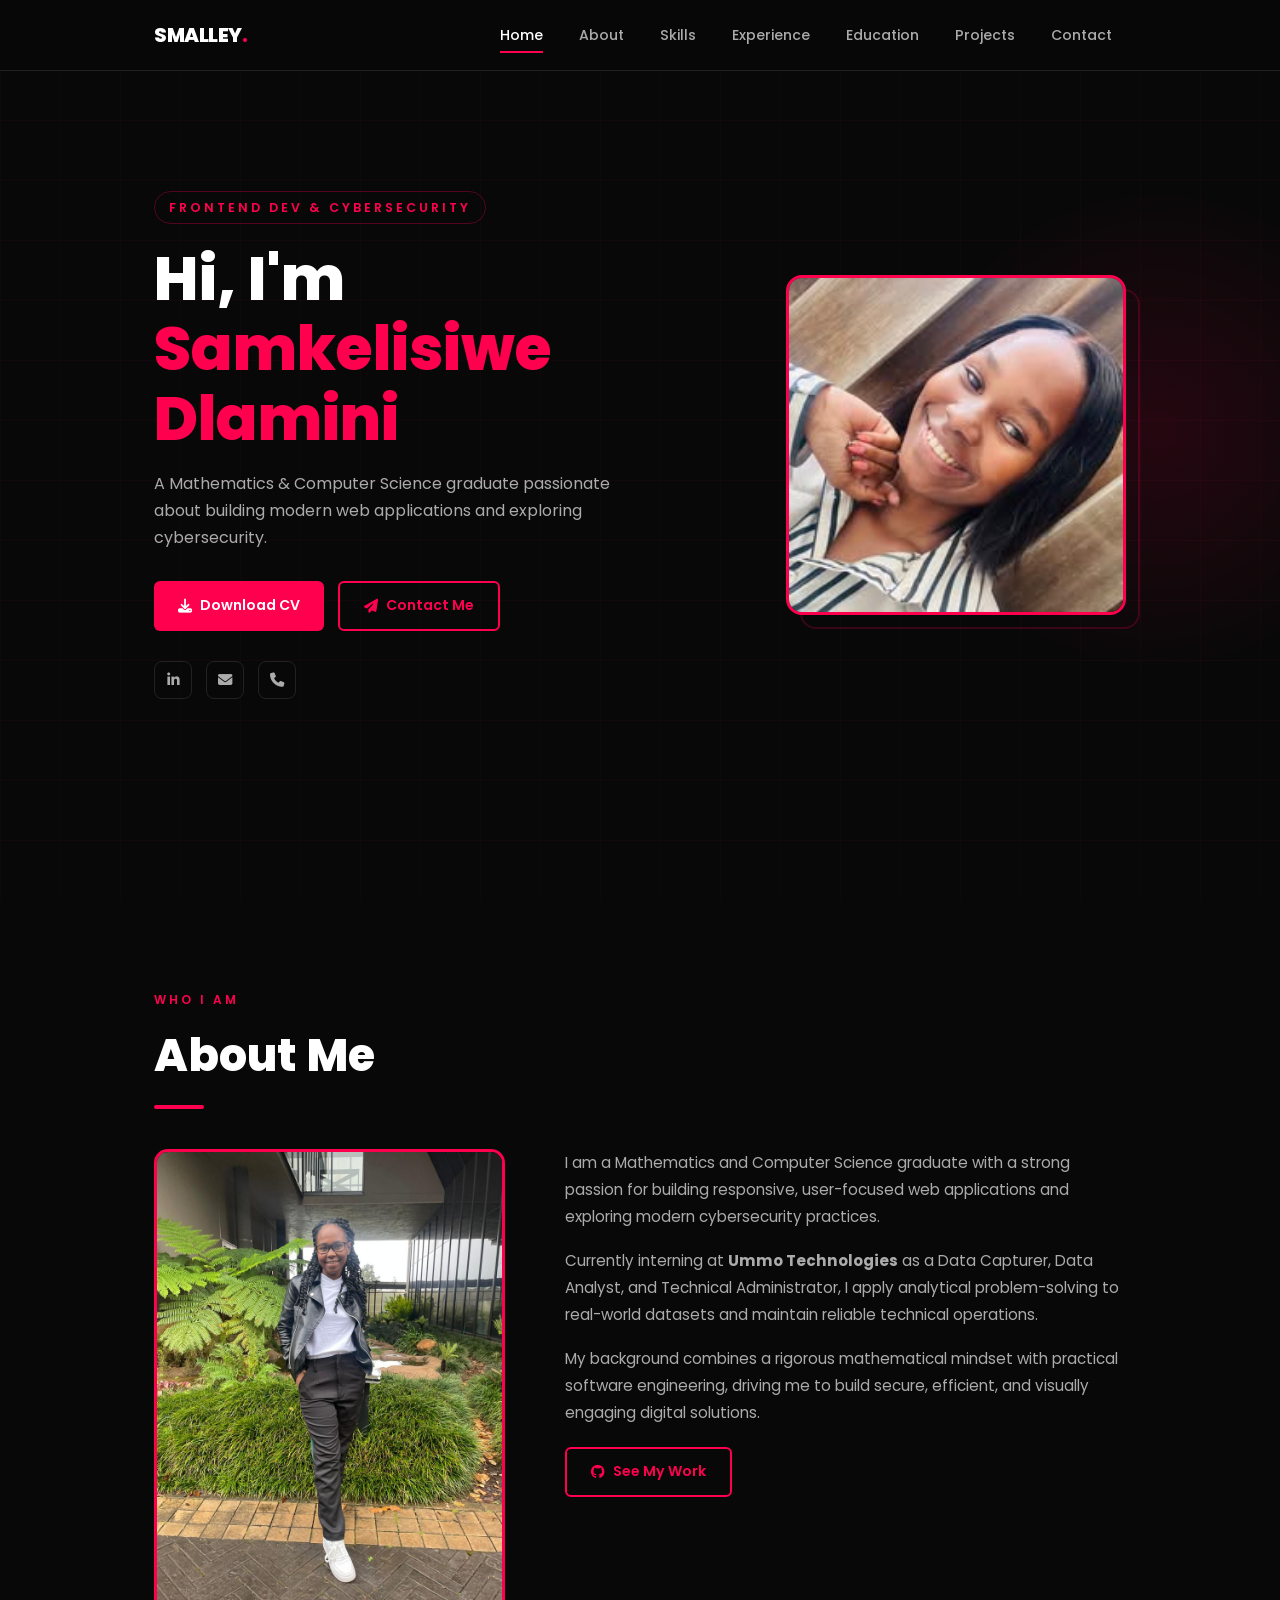
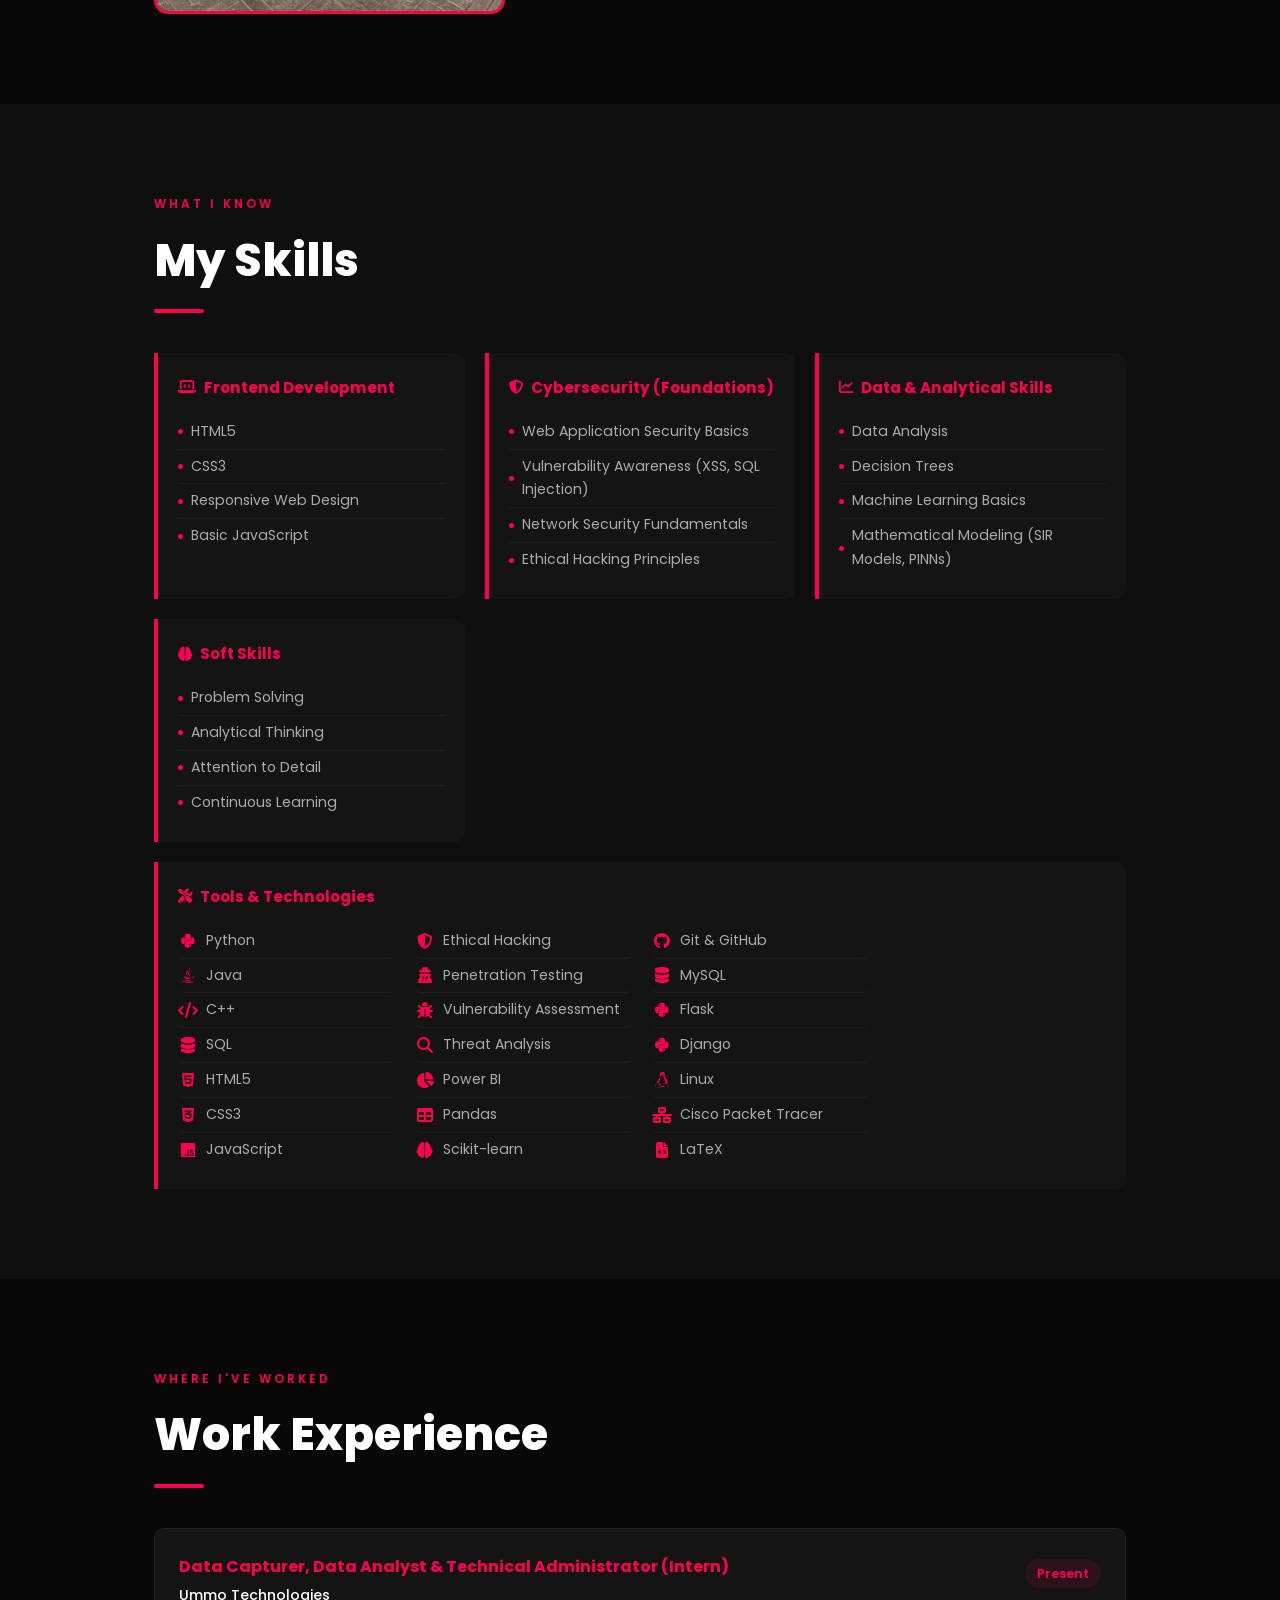
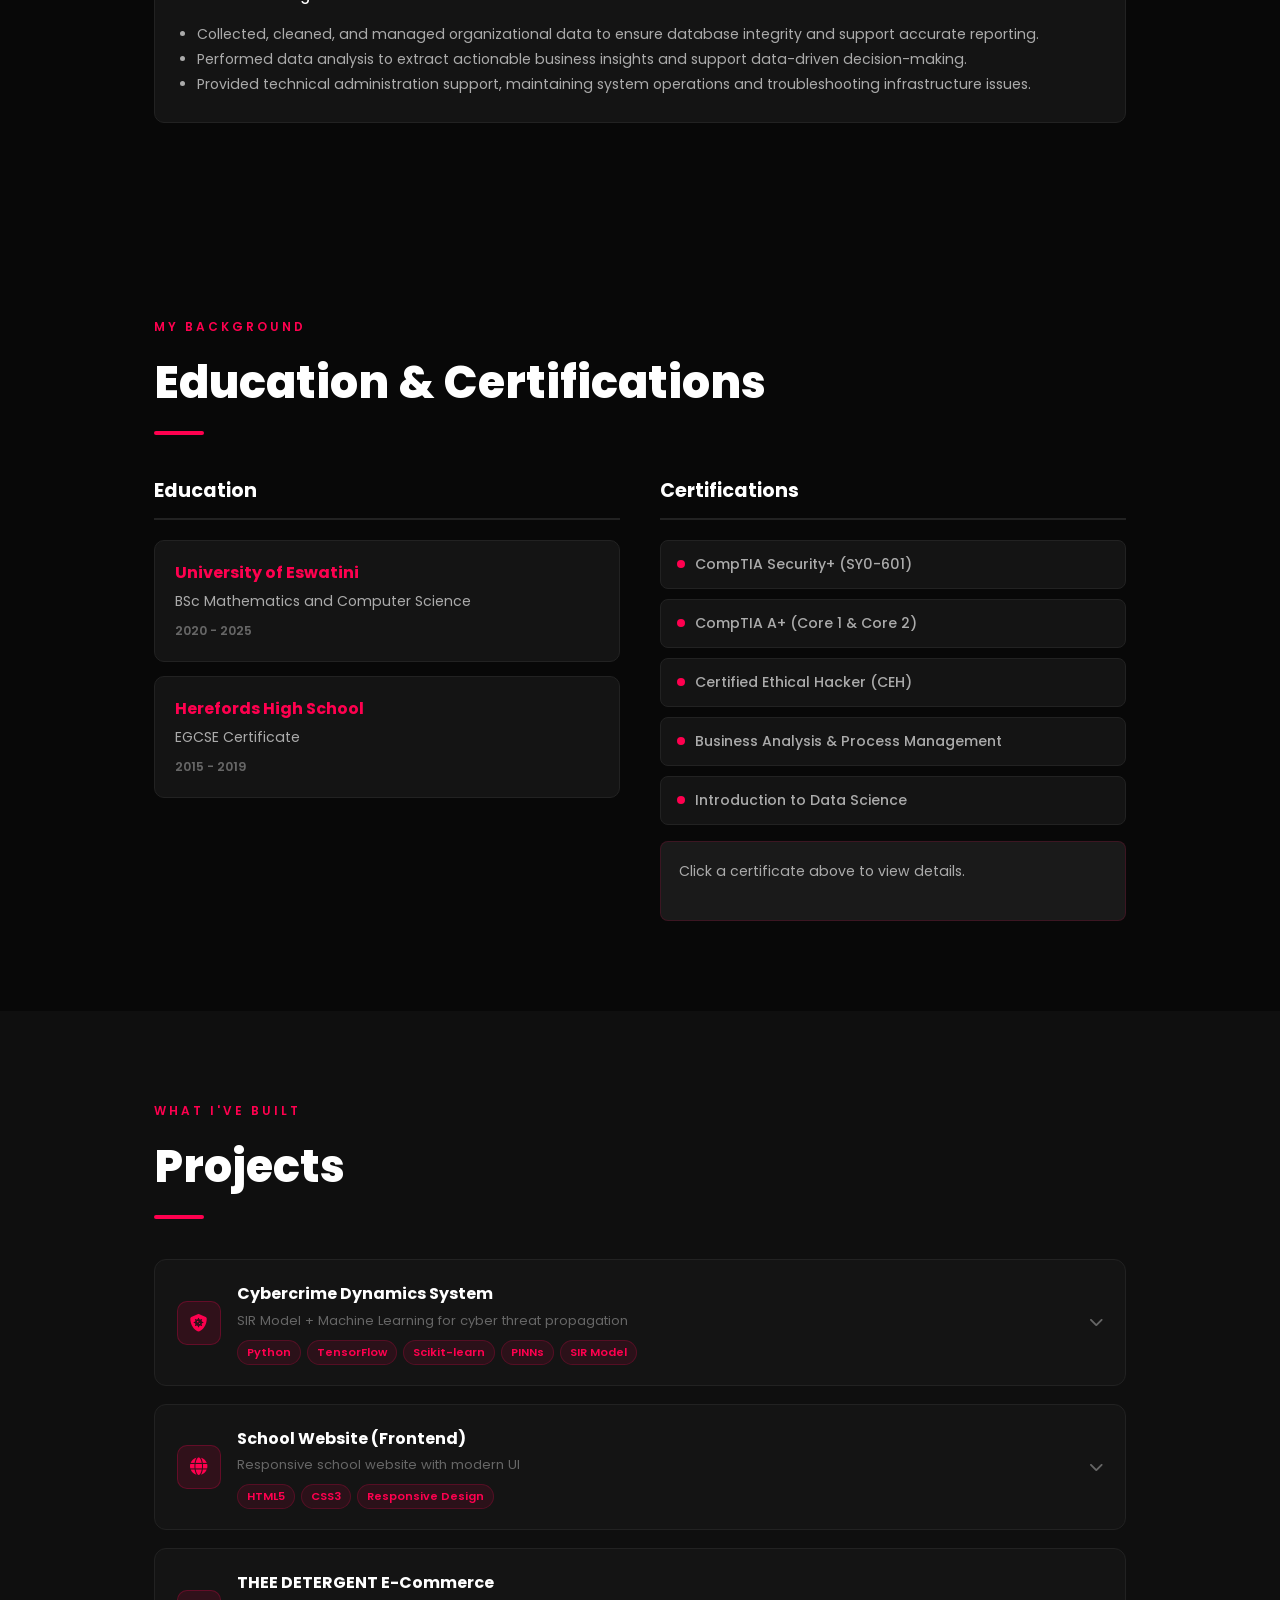
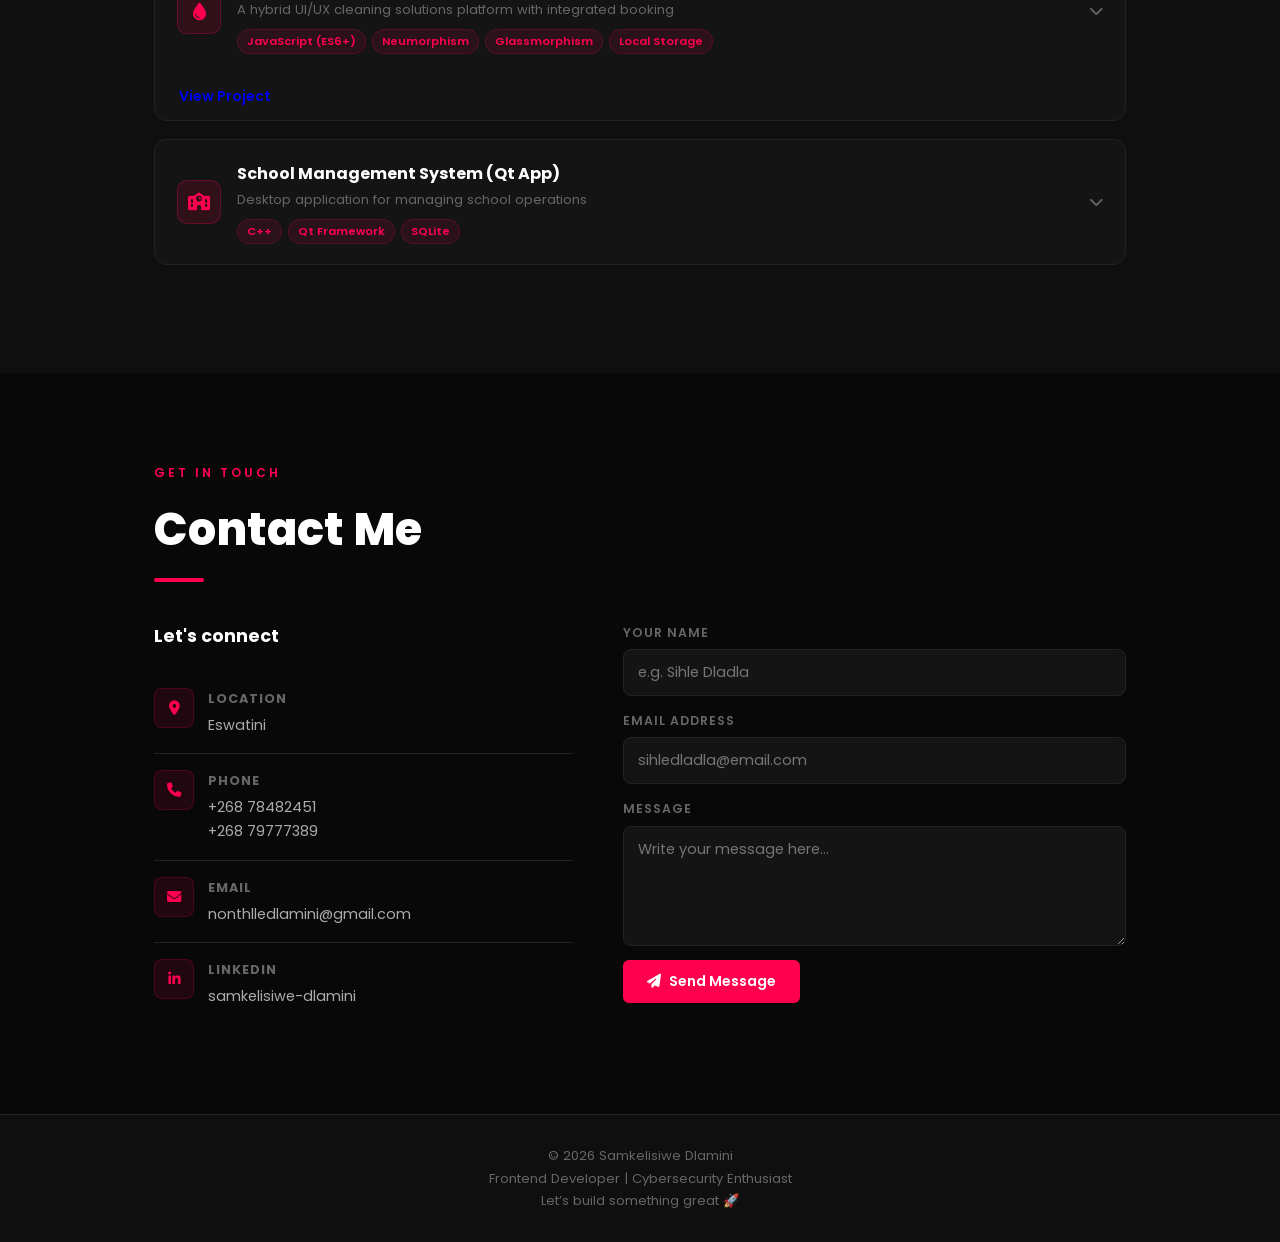
==== index.html @ 7ad9613b "Update index.html" ====
<!DOCTYPE html>
<html lang="en">
<head>
<meta charset="UTF-8">
<meta name="viewport" content="width=device-width, initial-scale=1.0">
<title>Samkelisiwe Dlamini | Portfolio</title>
<link href="https://fonts.googleapis.com/css2?family=Poppins:wght@300;400;500;600;700;800;900&display=swap" rel="stylesheet">
<link rel="stylesheet" href="https://cdnjs.cloudflare.com/ajax/libs/font-awesome/6.5.0/css/all.min.css">
<style>
  :root {
    --red: #ff004f;
    --red-dark: #c0003c;
    --red-glow: rgba(255,0,79,0.18);
    --bg: #080808;
    --bg2: #0f0f0f;
    --bg3: #141414;
    --bg4: #1a1a1a;
    --border: #222;
    --text: #fff;
    --muted: #ababab;
    --muted2: #666;
    --font: 'Poppins', sans-serif;
  }

  *, *::before, *::after { margin: 0; padding: 0; box-sizing: border-box; }

  html { scroll-behavior: smooth; font-size: 16px; }

  body {
    font-family: var(--font);
    background: var(--bg);
    color: var(--text);
    line-height: 1.7;
    overflow-x: hidden;
  }

  /* ── SCROLLBAR ── */
  ::-webkit-scrollbar { width: 4px; }
  ::-webkit-scrollbar-track { background: var(--bg); }
  ::-webkit-scrollbar-thumb { background: var(--red); border-radius: 2px; }

  /* ── CONTAINER ── */
  .container { width: 90%; max-width: 1100px; margin: 0 auto; padding: 0 5%; }

  /* ────────────────────────────────────────────
     NAV
  ──────────────────────────────────────────── */
  header {
    position: fixed;
    top: 0; left: 0;
    width: 100%;
    z-index: 999;
    background: rgba(8,8,8,0.92);
    backdrop-filter: blur(14px);
    border-bottom: 1px solid var(--border);
    transition: box-shadow 0.3s;
  }
  header.scrolled { box-shadow: 0 2px 30px rgba(255,0,79,0.08); }

  nav {
    display: flex;
    align-items: center;
    justify-content: space-between;
    padding: 18px 0;
  }

  .logo-text {
    font-family: var(--font);
    font-weight: 800;
    font-size: 1.25rem;
    color: var(--text);
    letter-spacing: -0.5px;
  }
  .logo-text span { color: var(--red); }

  .nav-links ul {
    display: flex;
    gap: 8px;
    list-style: none;
  }

  .nav-links ul li a {
    font-family: var(--font);
    font-size: 0.88rem;
    font-weight: 500;
    color: var(--muted);
    text-decoration: none;
    padding: 6px 14px;
    border-radius: 4px;
    position: relative;
    transition: color 0.3s;
  }
  .nav-links ul li a::after {
    content: '';
    position: absolute;
    bottom: -2px; left: 14px;
    width: 0; height: 2px;
    background: var(--red);
    transition: width 0.3s;
  }
  .nav-links ul li a:hover,
  .nav-links ul li a.active { color: var(--text); }
  .nav-links ul li a.active::after,
  .nav-links ul li a:hover::after { width: calc(100% - 28px); }

  .menu-toggle {
    display: none;
    font-size: 1.5rem;
    cursor: pointer;
    color: var(--text);
    background: none;
    border: none;
    padding: 4px;
  }

  /* Mobile drawer */
  .mobile-drawer {
    display: none;
    position: fixed;
    top: 0; right: -280px;
    width: 260px; height: 100vh;
    background: var(--bg2);
    border-left: 1px solid var(--border);
    z-index: 1100;
    flex-direction: column;
    padding: 70px 30px 30px;
    gap: 8px;
    transition: right 0.35s cubic-bezier(0.4,0,0.2,1);
  }
  .mobile-drawer.open { right: 0; }
  .drawer-overlay {
    display: none;
    position: fixed;
    inset: 0;
    background: rgba(0,0,0,0.6);
    z-index: 1050;
  }
  .drawer-overlay.open { display: block; }
  .mobile-drawer a {
    font-family: var(--font);
    font-weight: 500;
    font-size: 1rem;
    color: var(--muted);
    text-decoration: none;
    padding: 12px 0;
    border-bottom: 1px solid var(--border);
    transition: color 0.2s, padding-left 0.2s;
  }
  .mobile-drawer a:hover { color: var(--red); padding-left: 6px; }
  .close-drawer {
    position: absolute;
    top: 20px; right: 20px;
    font-size: 1.3rem;
    cursor: pointer;
    color: var(--muted);
    background: none;
    border: none;
  }

  /* ────────────────────────────────────────────
     HERO
  ──────────────────────────────────────────── */
  #home {
    min-height: 100vh;
    display: flex;
    align-items: center;
    padding-top: 80px;
    position: relative;
    overflow: hidden;
  }

  /* grid background */
  #home::before {
    content: '';
    position: absolute;
    inset: 0;
    background-image:
      linear-gradient(rgba(255,0,79,0.04) 1px, transparent 1px),
      linear-gradient(90deg, rgba(255,0,79,0.04) 1px, transparent 1px);
    background-size: 60px 60px;
    pointer-events: none;
  }

  /* blob */
  #home::after {
    content: '';
    position: absolute;
    top: 20%; right: -10%;
    width: 500px; height: 500px;
    background: radial-gradient(circle, rgba(255,0,79,0.12) 0%, transparent 70%);
    border-radius: 50%;
    animation: blobPulse 4s ease-in-out infinite;
    pointer-events: none;
  }
  @keyframes blobPulse {
    0%,100% { transform: scale(1); opacity: 0.8; }
    50% { transform: scale(1.15); opacity: 1; }
  }

  .hero-inner {
    display: flex;
    align-items: center;
    justify-content: space-between;
    gap: 40px;
    width: 100%;
    position: relative;
    z-index: 1;
  }

  .hero-text { flex: 1; }

  .hero-tag {
    display: inline-block;
    font-family: var(--font);
    font-size: 0.78rem;
    font-weight: 600;
    letter-spacing: 3px;
    text-transform: uppercase;
    color: var(--red);
    border: 1px solid rgba(255,0,79,0.3);
    padding: 5px 14px;
    border-radius: 20px;
    margin-bottom: 20px;
    opacity: 0;
    animation: fadeUp 0.6s 0.2s forwards;
  }

  .hero-text h1 {
    font-family: var(--font);
    font-size: clamp(2.2rem, 5vw, 3.8rem);
    font-weight: 800;
    line-height: 1.15;
    opacity: 0;
    animation: fadeUp 0.6s 0.4s forwards;
  }
  .hero-text h1 .name { color: var(--red); display: block; }

  .hero-sub {
    font-family: var(--font);
    font-size: 1rem;
    font-weight: 400;
    color: var(--muted);
    margin-top: 16px;
    max-width: 480px;
    opacity: 0;
    animation: fadeUp 0.6s 0.6s forwards;
  }

  .hero-btns {
    display: flex;
    gap: 14px;
    margin-top: 30px;
    flex-wrap: wrap;
    opacity: 0;
    animation: fadeUp 0.6s 0.8s forwards;
  }

  .btn {
    display: inline-flex;
    align-items: center;
    gap: 8px;
    padding: 11px 24px;
    border-radius: 6px;
    font-family: var(--font);
    font-size: 0.88rem;
    font-weight: 600;
    text-decoration: none;
    cursor: pointer;
    transition: all 0.3s;
    border: none;
  }
  .btn-primary {
    background: var(--red);
    color: #fff;
  }
  .btn-primary:hover {
    background: var(--red-dark);
    transform: translateY(-3px);
    box-shadow: 0 8px 25px rgba(255,0,79,0.35);
  }
  .btn-outline {
    background: transparent;
    color: var(--text);
    border: 1px solid var(--border);
  }
  .btn-outline:hover {
    border-color: var(--red);
    color: var(--red);
    transform: translateY(-3px);
  }

  .hero-socials {
    display: flex;
    gap: 14px;
    margin-top: 30px;
    opacity: 0;
    animation: fadeUp 0.6s 1s forwards;
  }
  .hero-socials a {
    width: 38px; height: 38px;
    border-radius: 8px;
    border: 1px solid var(--border);
    display: flex; align-items: center; justify-content: center;
    color: var(--muted);
    font-size: 0.9rem;
    text-decoration: none;
    transition: all 0.3s;
  }
  .hero-socials a:hover {
    border-color: var(--red);
    color: var(--red);
    transform: translateY(-3px);
    box-shadow: 0 6px 18px rgba(255,0,79,0.2);
  }

  .hero-image {
    flex-basis: 340px;
    flex-shrink: 0;
    position: relative;
    opacity: 0;
    animation: fadeUp 0.6s 0.5s forwards;
  }
  .hero-image img {
    width: 100%;
    border-radius: 16px;
    border: 3px solid var(--red);
    display: block;
    position: relative;
    z-index: 1;
  }
  .hero-image::before {
    content: '';
    position: absolute;
    top: 14px; left: 14px;
    right: -14px; bottom: -14px;
    border: 2px solid rgba(255,0,79,0.2);
    border-radius: 16px;
    z-index: 0;
  }

  /* ────────────────────────────────────────────
     SECTION SHARED
  ──────────────────────────────────────────── */
  section {
    padding: 90px 0;
    scroll-margin-top: 80px;
  }

  .sub-title {
    font-family: var(--font);
    font-size: clamp(2rem, 4vw, 2.8rem);
    font-weight: 800;
    color: var(--text);
    margin-bottom: 10px;
  }

  .section-divider {
    width: 50px;
    height: 4px;
    background: var(--red);
    border-radius: 2px;
    margin-bottom: 40px;
  }

  .section-label {
    font-family: var(--font);
    font-size: 0.75rem;
    font-weight: 600;
    letter-spacing: 3px;
    text-transform: uppercase;
    color: var(--red);
    margin-bottom: 8px;
  }

  /* scroll reveal */
  .reveal {
    opacity: 0;
    transform: translateY(30px);
    transition: opacity 0.7s ease, transform 0.7s ease;
  }
  .reveal.visible {
    opacity: 1;
    transform: translateY(0);
  }

  /* ────────────────────────────────────────────
     ABOUT
  ──────────────────────────────────────────── */
  #about { background: var(--bg); }

  .about-grid {
    display: grid;
    grid-template-columns: 1fr 1.6fr;
    gap: 60px;
    align-items: start;
  }

  .about-img-wrap {
    position: relative;
  }
  .about-img-wrap img {
    width: 100%;
    border-radius: 14px;
    border: 3px solid var(--red);
    display: block;
  }

  .about-text p {
    font-family: var(--font);
    font-size: 0.95rem;
    font-weight: 400;
    color: var(--muted);
    margin-bottom: 16px;
    line-height: 1.8;
  }

  /* ────────────────────────────────────────────
     SKILLS
  ──────────────────────────────────────────── */
  #skills { background: var(--bg2); }

  .skills-grid {
    display: grid;
    grid-template-columns: repeat(auto-fill, minmax(300px, 1fr));
    gap: 20px;
  }

  .skills-category {
    background: var(--bg3);
    border-left: 4px solid var(--red);
    border-radius: 0 10px 10px 0;
    padding: 22px 20px;
    transition: transform 0.3s, box-shadow 0.3s;
  }
  .skills-category:hover {
    transform: translateY(-4px);
    box-shadow: 0 12px 30px rgba(255,0,79,0.1);
  }

  .skills-category h3 {
    font-family: var(--font);
    font-size: 0.95rem;
    font-weight: 700;
    color: var(--red);
    margin-bottom: 14px;
    display: flex;
    align-items: center;
    gap: 8px;
  }
  .skills-category h3 i { font-size: 0.9rem; }

  .skills-category ul { list-style: none; }
  .skills-category ul li {
    font-family: var(--font);
    font-size: 0.88rem;
    font-weight: 400;
    color: var(--muted);
    padding: 5px 0;
    border-bottom: 1px solid rgba(255,255,255,0.04);
    display: flex;
    align-items: center;
    gap: 8px;
  }
  .skills-category ul li::before {
    content: '';
    width: 5px; height: 5px;
    background: var(--red);
    border-radius: 50%;
    flex-shrink: 0;
  }
  .skills-category ul li:last-child { border-bottom: none; }

  /* tools list */
  .tools-list { list-style: none !important; }
  .tools-list li {
    display: flex;
    align-items: center;
    gap: 12px;
    font-family: var(--font);
    font-size: 0.88rem;
    font-weight: 400;
    color: var(--muted);
    padding: 8px 6px;
    border-radius: 6px;
    border-bottom: 1px solid rgba(255,255,255,0.04);
    transition: all 0.25s;
    cursor: default;
  }
  .tools-list li::before { display: none !important; }
  .tools-list li:hover {
    background: var(--bg4);
    transform: translateX(6px);
    color: var(--text);
  }
  .tools-list i {
    color: var(--red);
    font-size: 1rem;
    width: 20px;
    text-align: center;
    transition: transform 0.25s;
  }
  .tools-list li:hover i { transform: scale(1.2); color: #fff; }

  /* tools category full width */
  .skills-category.tools-card {
    grid-column: 1 / -1;
  }
  .tools-card .tools-grid {
    display: grid;
    grid-template-columns: repeat(auto-fill, minmax(200px, 1fr));
    gap: 0 20px;
  }

  /* ────────────────────────────────────────────
     EDUCATION
  ──────────────────────────────────────────── */
  #education { background: var(--bg); }

  .edu-cert-grid {
    display: grid;
    grid-template-columns: 1fr 1fr;
    gap: 40px;
  }

  .edu-cert-grid h2 {
    font-family: var(--font);
    font-size: 1.2rem;
    font-weight: 700;
    color: var(--text);
    margin-bottom: 20px;
    padding-bottom: 10px;
    border-bottom: 2px solid var(--border);
  }

  .box {
    background: var(--bg3);
    border-radius: 10px;
    padding: 18px 20px;
    margin-bottom: 14px;
    border: 1px solid var(--border);
    transition: all 0.3s;
  }
  .box:hover {
    border-color: rgba(255,0,79,0.3);
    transform: translateY(-3px);
    box-shadow: 0 8px 24px rgba(255,0,79,0.08);
  }
  .box h3 {
    font-family: var(--font);
    font-size: 1rem;
    font-weight: 700;
    color: var(--red);
    margin-bottom: 4px;
  }
  .box p {
    font-family: var(--font);
    font-size: 0.88rem;
    font-weight: 400;
    color: var(--muted);
  }
  .box span {
    font-family: var(--font);
    font-size: 0.78rem;
    font-weight: 600;
    color: var(--muted2);
    display: inline-block;
    margin-top: 6px;
  }

  .cert-btn {
    display: flex;
    align-items: center;
    gap: 10px;
    width: 100%;
    padding: 13px 16px;
    background: var(--bg3);
    border: 1px solid var(--border);
    color: var(--muted);
    border-radius: 8px;
    font-family: var(--font);
    font-size: 0.88rem;
    font-weight: 500;
    text-align: left;
    cursor: pointer;
    margin-bottom: 10px;
    transition: all 0.25s;
  }
  .cert-btn::before {
    content: '';
    width: 8px; height: 8px;
    background: var(--red);
    border-radius: 50%;
    flex-shrink: 0;
  }
  .cert-btn:hover, .cert-btn.active {
    background: var(--bg4);
    border-color: rgba(255,0,79,0.4);
    color: var(--text);
    transform: translateX(5px);
  }

  #cert-details {
    margin-top: 16px;
    padding: 18px;
    background: var(--bg4);
    border: 1px solid rgba(255,0,79,0.15);
    border-radius: 8px;
    min-height: 80px;
  }
  #cert-details h3 {
    font-family: var(--font);
    font-size: 1rem;
    font-weight: 700;
    color: var(--red);
    margin-bottom: 8px;
  }
  #cert-details p {
    font-family: var(--font);
    font-size: 0.88rem;
    font-weight: 400;
    color: var(--muted);
    line-height: 1.7;
  }

  /* ────────────────────────────────────────────
     PROJECTS
  ──────────────────────────────────────────── */
  #projects { background: var(--bg2); }

  .project-card {
    background: var(--bg3);
    border: 1px solid var(--border);
    border-radius: 12px;
    margin-bottom: 18px;
    overflow: hidden;
    transition: border-color 0.3s, box-shadow 0.3s;
  }
  .project-card:hover {
    border-color: rgba(255,0,79,0.35);
    box-shadow: 0 10px 30px rgba(255,0,79,0.08);
  }

  .project-header {
    padding: 20px 22px;
    display: flex;
    align-items: center;
    justify-content: space-between;
    cursor: pointer;
    gap: 16px;
  }

  .project-header-left {
    display: flex;
    align-items: center;
    gap: 16px;
    flex: 1;
  }

  .project-icon {
    width: 44px; height: 44px;
    border-radius: 10px;
    background: rgba(255,0,79,0.12);
    border: 1px solid rgba(255,0,79,0.25);
    display: flex; align-items: center; justify-content: center;
    color: var(--red);
    font-size: 1.1rem;
    flex-shrink: 0;
  }

  .project-header h3 {
    font-family: var(--font);
    font-size: 1rem;
    font-weight: 700;
    color: var(--text);
  }
  .project-header p {
    font-family: var(--font);
    font-size: 0.82rem;
    font-weight: 400;
    color: var(--muted2);
    margin-top: 2px;
  }

  .project-tags {
    display: flex;
    gap: 6px;
    flex-wrap: wrap;
    margin-top: 8px;
  }
  .tag {
    font-family: var(--font);
    font-size: 0.7rem;
    font-weight: 600;
    background: rgba(255,0,79,0.1);
    color: var(--red);
    border: 1px solid rgba(255,0,79,0.2);
    padding: 2px 9px;
    border-radius: 20px;
  }

  .project-chevron {
    color: var(--muted2);
    font-size: 0.9rem;
    transition: transform 0.3s;
    flex-shrink: 0;
  }
  .project-card.open .project-chevron { transform: rotate(180deg); }

  .project-body {
    display: none;
    padding: 0 22px 22px;
    border-top: 1px solid var(--border);
  }
  .project-card.open .project-body { display: block; }

  .project-body h4 {
    font-family: var(--font);
    font-size: 0.85rem;
    font-weight: 700;
    color: var(--red);
    margin: 16px 0 6px;
    text-transform: uppercase;
    letter-spacing: 1px;
  }
  .project-body p, .project-body li {
    font-family: var(--font);
    font-size: 0.88rem;
    font-weight: 400;
    color: var(--muted);
    line-height: 1.75;
  }
  .project-body ul {
    padding-left: 18px;
    margin-top: 6px;
  }
  .project-body ul li { margin-bottom: 4px; }
  .project-body img {
    width: 100%;
    border-radius: 8px;
    margin-top: 10px;
    border: 1px solid var(--border);
  }

  /* ────────────────────────────────────────────
     CONTACT
  ──────────────────────────────────────────── */
  #contact { background: var(--bg); }

  .contact-grid {
    display: grid;
    grid-template-columns: 1fr 1.2fr;
    gap: 50px;
    align-items: start;
  }

  .contact-info h3 {
    font-family: var(--font);
    font-size: 1.1rem;
    font-weight: 700;
    color: var(--text);
    margin-bottom: 20px;
  }

  .contact-item {
    display: flex;
    align-items: flex-start;
    gap: 14px;
    padding: 16px 0;
    border-bottom: 1px solid var(--border);
  }
  .contact-item:last-child { border-bottom: none; }

  .contact-icon {
    width: 40px; height: 40px;
    border-radius: 8px;
    background: rgba(255,0,79,0.1);
    border: 1px solid rgba(255,0,79,0.2);
    display: flex; align-items: center; justify-content: center;
    color: var(--red);
    font-size: 0.9rem;
    flex-shrink: 0;
  }

  .contact-item-text strong {
    font-family: var(--font);
    font-size: 0.8rem;
    font-weight: 700;
    color: var(--muted2);
    text-transform: uppercase;
    letter-spacing: 1px;
    display: block;
    margin-bottom: 3px;
  }
  .contact-item-text a,
  .contact-item-text span {
    font-family: var(--font);
    font-size: 0.9rem;
    font-weight: 400;
    color: var(--muted);
    text-decoration: none;
    transition: color 0.2s;
    display: block;
  }
  .contact-item-text a:hover { color: var(--red); }

  /* contact form */
  .contact-form { display: flex; flex-direction: column; gap: 14px; }

  .form-group { display: flex; flex-direction: column; gap: 6px; }
  .form-group label {
    font-family: var(--font);
    font-size: 0.78rem;
    font-weight: 600;
    color: var(--muted2);
    text-transform: uppercase;
    letter-spacing: 1px;
  }
  .form-group input,
  .form-group textarea {
    background: var(--bg3);
    border: 1px solid var(--border);
    color: var(--text);
    font-family: var(--font);
    font-size: 0.9rem;
    font-weight: 400;
    padding: 12px 14px;
    border-radius: 8px;
    outline: none;
    transition: border-color 0.3s;
    resize: vertical;
  }
  .form-group input:focus,
  .form-group textarea:focus { border-color: var(--red); }
  .form-group textarea { min-height: 120px; }

  .form-success {
    display: none;
    padding: 12px 16px;
    background: rgba(255,0,79,0.1);
    border: 1px solid rgba(255,0,79,0.3);
    border-radius: 8px;
    font-family: var(--font);
    font-size: 0.88rem;
    font-weight: 500;
    color: var(--red);
  }

  /* ────────────────────────────────────────────
     FOOTER
  ──────────────────────────────────────────── */
  footer {
    background: var(--bg2);
    border-top: 1px solid var(--border);
    padding: 30px 0;
    text-align: center;
  }
  footer p {
    font-family: var(--font);
    font-size: 0.82rem;
    font-weight: 400;
    color: var(--muted2);
  }
  footer span { color: var(--red); }

  /* ────────────────────────────────────────────
     BACK TO TOP
  ──────────────────────────────────────────── */
  .back-top {
    position: fixed;
    bottom: 30px; right: 30px;
    width: 44px; height: 44px;
    background: var(--red);
    border: none;
    border-radius: 8px;
    color: #fff;
    font-size: 1rem;
    cursor: pointer;
    display: flex; align-items: center; justify-content: center;
    opacity: 0;
    pointer-events: none;
    transition: all 0.3s;
    z-index: 900;
  }
  .back-top.show {
    opacity: 1;
    pointer-events: all;
    box-shadow: 0 6px 20px rgba(255,0,79,0.4);
  }
  .back-top:hover { transform: translateY(-4px); }

  /* ────────────────────────────────────────────
     KEYFRAMES
  ──────────────────────────────────────────── */
  @keyframes fadeUp {
    from { opacity: 0; transform: translateY(24px); }
    to   { opacity: 1; transform: translateY(0); }
  }

  /* ────────────────────────────────────────────
     RESPONSIVE
  ──────────────────────────────────────────── */
  @media (max-width: 900px) {
    .about-grid { grid-template-columns: 1fr; gap: 30px; }
    .edu-cert-grid { grid-template-columns: 1fr; }
    .contact-grid { grid-template-columns: 1fr; }
    .skills-category.tools-card { grid-column: 1 / -1; }
  }

  @media (max-width: 768px) {
    .nav-links { display: none; }
    .menu-toggle { display: block; }
    .mobile-drawer { display: flex; }

    .hero-inner {
      flex-direction: column;
      text-align: center;
      padding-top: 20px;
    }
    .hero-image { width: 220px; }
    .hero-btns { justify-content: center; }
    .hero-socials { justify-content: center; }

    .skills-grid { grid-template-columns: 1fr; }
    .tools-card .tools-grid { grid-template-columns: 1fr 1fr; }
  }

  @media (max-width: 500px) {
    .tools-card .tools-grid { grid-template-columns: 1fr; }
    section { padding: 60px 0; }
    .hero-text h1 { font-size: 2rem; }
  }

  .btn-row {
  display: flex;
  gap: 16px;
  flex-wrap: wrap;
  margin-top: 20px;
}

.btn-outline {
  background: transparent;
  border: 2px solid #ff004f;
  color: #ff004f;
}

.btn-outline:hover {
  background: #ff004f;
  color: #fff;
  transform: translateY(-3px);
}

</style>
</head>
<body>

<!-- NAV -->
<header id="mainHeader">
  <div class="container">
    <nav>
      <div class="logo-text">SMALLEY<span>.</span></div>

      <div class="nav-links" id="navLinks">
        <ul>
          <li><a href="#home" class="active">Home</a></li>
          <li><a href="#about">About</a></li>
          <li><a href="#skills">Skills</a></li>
          <li><a href="#experience">Experience</a></li>
          <li><a href="#education">Education</a></li>
          <li><a href="#projects">Projects</a></li>
          <li><a href="#contact">Contact</a></li>
        </ul>
      </div>

      <button class="menu-toggle" onclick="openDrawer()" aria-label="Menu">
        <i class="fa-solid fa-bars"></i>
      </button>
    </nav>
  </div>
</header>

<!-- MOBILE DRAWER -->
<div class="drawer-overlay" id="drawerOverlay" onclick="closeDrawer()"></div>
<div class="mobile-drawer" id="mobileDrawer">
  <button class="close-drawer" onclick="closeDrawer()"><i class="fa-solid fa-xmark"></i></button>
  <a href="#home" onclick="closeDrawer()">Home</a>
  <a href="#about" onclick="closeDrawer()">About</a>
  <a href="#skills" onclick="closeDrawer()">Skills</a>
  <a href="#skills" onclick="closeDrawer()">Experience</a>
  <a href="#education" onclick="closeDrawer()">Education</a>
  <a href="#projects" onclick="closeDrawer()">Projects</a>
  <a href="#contact" onclick="closeDrawer()">Contact</a>
</div>

<!-- HERO -->
<section id="home">
  <div class="container">
    <div class="hero-inner">
      <div class="hero-text">
        <span class="hero-tag">Frontend Dev &amp; Cybersecurity</span>
        <h1>
          Hi, I'm
          <span class="name">Samkelisiwe Dlamini</span>
        </h1>
        <p class="hero-sub">
          A Mathematics &amp; Computer Science graduate passionate about building modern web applications and exploring cybersecurity.
        </p>
        <div class="hero-btns">
          <a href="images/Dlamini_Samkelisiwe_Nonhle___CV (1).pdf" download class="btn btn-primary">
            <i class="fa-solid fa-download"></i> Download CV
          </a>
          <a href="#contact" class="btn btn-outline">
            <i class="fa-solid fa-paper-plane"></i> Contact Me
          </a>
        </div>
        <div class="hero-socials">
          <a href="https://www.linkedin.com/in/samkelisiwe-dlamini-56a19a334" target="_blank" title="LinkedIn">
            <i class="fa-brands fa-linkedin-in"></i>
          </a>
          <a href="mailto:nonthlledlamini@gmail.com" title="Email">
            <i class="fa-solid fa-envelope"></i>
          </a>
          <a href="tel:+26878482451" title="Phone">
            <i class="fa-solid fa-phone"></i>
          </a>
        </div>
      </div>
      <div class="hero-image">
        <img src="images/background.jpg" alt="Samkelisiwe Dlamini">
      </div>
    </div>
  </div>
</section>

<!-- ABOUT -->
<section id="about">
  <div class="container">
    <div class="reveal">
      <p class="section-label">Who I am</p>
      <h1 class="sub-title">About Me</h1>
      <div class="section-divider"></div>
    </div>
    <div class="about-grid reveal">
      <div class="about-img-wrap">
        <img src="images/smalley.jpg" alt="Samkelisiwe Dlamini">
      </div>
      <div class="about-text">
       <p>
          I am a Mathematics and Computer Science graduate with a strong passion for building responsive, user-focused web applications and exploring modern cybersecurity practices. 
        </p>
        <p>
          Currently interning at <strong>Ummo Technologies</strong> as a Data Capturer, Data Analyst, and Technical Administrator, I apply analytical problem-solving to real-world datasets and maintain reliable technical operations.
        </p>
        <p>
          My background combines a rigorous mathematical mindset with practical software engineering, driving me to build secure, efficient, and visually engaging digital solutions.
        </p> 
        <!---<a href="images/Dlamini Samkelisiwe Nonhle" download class="btn btn-primary" style="margin-top:10px;">
          <i class="fa-solid fa-download"></i> Download CV
        </a>-->
        
        <div class="btn-row">
  
  <a href="https://github.com/samkelisiwedlamini" target="_blank" rel="noopener noreferrer" class="btn btn-outline">
    <i class="fa-brands fa-github"></i> See My Work
  </a>
</div>

        
      </div>
    </div>
  </div>
</section>

<!-- SKILLS -->
<section id="skills">
  <div class="container">
    <div class="reveal">
      <p class="section-label">What I know</p>
      <h1 class="sub-title">My Skills</h1>
      <div class="section-divider"></div>
    </div>

    <div class="skills-grid">

      <!-- Frontend -->
      <div class="skills-category reveal">
        <h3><i class="fa-solid fa-laptop-code"></i> Frontend Development</h3>
        <ul>
          <li>HTML5</li>
          <li>CSS3</li>
          <li>Responsive Web Design</li>
          <li>Basic JavaScript</li>
        </ul>
      </div>

      <!-- Cybersecurity -->
      <div class="skills-category reveal">
        <h3><i class="fa-solid fa-shield-halved"></i> Cybersecurity (Foundations)</h3>
        <ul>
          <li>Web Application Security Basics</li>
          <li>Vulnerability Awareness (XSS, SQL Injection)</li>
          <li>Network Security Fundamentals</li>
          <li>Ethical Hacking Principles</li>
        </ul>
      </div>

      <!-- Data -->
      <div class="skills-category reveal">
        <h3><i class="fa-solid fa-chart-line"></i> Data &amp; Analytical Skills</h3>
        <ul>
          <li>Data Analysis</li>
          <li>Decision Trees</li>
          <li>Machine Learning Basics</li>
          <li>Mathematical Modeling (SIR Models, PINNs)</li>
        </ul>
      </div>

      <!-- Soft skills -->
      <div class="skills-category reveal">
        <h3><i class="fa-solid fa-brain"></i> Soft Skills</h3>
        <ul>
          <li>Problem Solving</li>
          <li>Analytical Thinking</li>
          <li>Attention to Detail</li>
          <li>Continuous Learning</li>
        </ul>
      </div>

      <!-- Tools full width -->
      <div class="skills-category tools-card reveal">
        <h3><i class="fa-solid fa-screwdriver-wrench"></i> Tools &amp; Technologies</h3>
        <div class="tools-grid">
          <ul class="tools-list">
            <li><i class="fa-brands fa-python"></i> Python</li>
            <li><i class="fa-brands fa-java"></i> Java</li>
            <li><i class="fa-solid fa-code"></i> C++</li>
            <li><i class="fa-solid fa-database"></i> SQL</li>
            <li><i class="fa-brands fa-html5"></i> HTML5</li>
            <li><i class="fa-brands fa-css3-alt"></i> CSS3</li>
            <li><i class="fa-brands fa-js"></i> JavaScript</li>
          </ul>
          <ul class="tools-list">
            <li><i class="fa-solid fa-shield-halved"></i> Ethical Hacking</li>
            <li><i class="fa-solid fa-user-secret"></i> Penetration Testing</li>
            <li><i class="fa-solid fa-bug"></i> Vulnerability Assessment</li>
            <li><i class="fa-solid fa-magnifying-glass"></i> Threat Analysis</li>
            <li><i class="fa-solid fa-chart-pie"></i> Power BI</li>
            <li><i class="fa-solid fa-table"></i> Pandas</li>
            <li><i class="fa-solid fa-brain"></i> Scikit-learn</li>
          </ul>
          <ul class="tools-list">
            <li><i class="fa-brands fa-github"></i> Git &amp; GitHub</li>
            <li><i class="fa-solid fa-database"></i> MySQL</li>
            <li><i class="fa-brands fa-python"></i> Flask</li>
            <li><i class="fa-brands fa-python"></i> Django</li>
            <li><i class="fa-brands fa-linux"></i> Linux</li>
            <li><i class="fa-solid fa-network-wired"></i> Cisco Packet Tracer</li>
            <li><i class="fa-solid fa-file-code"></i> LaTeX</li>
          </ul>
        </div>
      </div>

    </div>
  </div>
</section>

  <!-- EXPERIENCE -->
<section id="experience">
  <div class="container">
    <div class="reveal">
      <p class="section-label">Where I've Worked</p>
      <h1 class="sub-title">Work Experience</h1>
      <div class="section-divider"></div>
    </div>
    
    <div class="reveal">
      <div class="box" style="padding: 24px;">
        <div style="display: flex; justify-content: space-between; align-items: flex-start; flex-wrap: wrap; gap: 10px;">
          <div>
            <h3>Data Capturer, Data Analyst &amp; Technical Administrator (Intern)</h3>
            <p style="color: var(--text); font-weight: 500;">Ummo Technologies</p>
          </div>
          <span style="background: rgba(255,0,79,0.1); color: var(--red); padding: 4px 12px; border-radius: 20px; font-size: 0.78rem;">
            Present
          </span>
        </div>
        
        <ul style="margin-top: 14px; padding-left: 18px; color: var(--muted); font-size: 0.88rem; line-height: 1.8;">
          <li>Collected, cleaned, and managed organizational data to ensure database integrity and support accurate reporting.</li>
          <li>Performed data analysis to extract actionable business insights and support data-driven decision-making.</li>
          <li>Provided technical administration support, maintaining system operations and troubleshooting infrastructure issues.</li>
        </ul>
      </div>
    </div>
  </div>
</section>

<!-- EDUCATION -->
<section id="education">
  <div class="container">
    <div class="reveal">
      <p class="section-label">My background</p>
      <h1 class="sub-title">Education &amp; Certifications</h1>
      <div class="section-divider"></div>
    </div>
    <div class="edu-cert-grid reveal">

      <!-- Education -->
      <div>
        <h2>Education</h2>
        <div class="box">
          <h3>University of Eswatini</h3>
          <p>BSc Mathematics and Computer Science</p>
          <span>2020 - 2025</span>
        </div>
        <div class="box">
          <h3>Herefords High School</h3>
          <p>EGCSE Certificate</p>
          <span>2015 - 2019</span>
        </div>
      </div>

      <!-- Certifications -->
      <div>
        <h2>Certifications</h2>
        <button class="cert-btn" onclick="showCert('sec', this)">CompTIA Security+ (SY0-601)</button>
        <button class="cert-btn" onclick="showCert('a+', this)">CompTIA A+ (Core 1 &amp; Core 2)</button>
        <button class="cert-btn" onclick="showCert('ceh', this)">Certified Ethical Hacker (CEH)</button>
        <button class="cert-btn" onclick="showCert('ba', this)">Business Analysis &amp; Process Management</button>
        <button class="cert-btn" onclick="showCert('ds', this)">Introduction to Data Science</button>
        <div id="cert-details">
          <p>Click a certificate above to view details.</p>
        </div>
      </div>

    </div>
  </div>
</section>

<!-- PROJECTS -->
<section id="projects">
  <div class="container">
    <div class="reveal">
      <p class="section-label">What I've built</p>
      <h1 class="sub-title">Projects</h1>
      <div class="section-divider"></div>
    </div>

    <!-- Project 1 -->
    <div class="project-card reveal" id="card-cybercrime">
      <div class="project-header" onclick="toggleProject('cybercrime')">
        <div class="project-header-left">
          <div class="project-icon"><i class="fa-solid fa-shield-virus"></i></div>
          <div>
            <h3>Cybercrime Dynamics System</h3>
            <p>SIR Model + Machine Learning for cyber threat propagation</p>
            <div class="project-tags">
              <span class="tag">Python</span>
              <span class="tag">TensorFlow</span>
              <span class="tag">Scikit-learn</span>
              <span class="tag">PINNs</span>
              <span class="tag">SIR Model</span>
            </div>
          </div>
        </div>
        <i class="fa-solid fa-chevron-down project-chevron"></i>
      </div>
      <div class="project-body" id="body-cybercrime">
        <h4>Problem</h4>
        <p>Cybercrime incidents are rapidly increasing across digital networks, and traditional security systems struggle to model how attacks spread and evolve over time. Most systems are reactive rather than predictive, making it difficult to understand how vulnerabilities propagate within a network.</p>
        <h4>Approach</h4>
        <p>This project applies the SIR (Susceptible–Infected–Recovered) epidemiological model to simulate the spread of cyber threats within a network environment. Users in a system are categorized into three states: <strong style="color:#fff;">Susceptible (S)</strong>, <strong style="color:#fff;">Infected (I)</strong>, and <strong style="color:#fff;">Recovered (R)</strong>.</p>
        <p style="margin-top:10px;">The model is extended using machine learning: a Decision Tree classifier identifies risk patterns, Physics-Informed Neural Networks (PINNs) model dynamic system behavior, and PCA is applied for dimensionality reduction.</p>
        <h4>Result</h4>
        <p>The hybrid model improved prediction accuracy by approximately 30%, demonstrating the effectiveness of combining mathematical epidemiological models with data-driven machine learning for cybersecurity analysis.</p>
        <h4>Models Used</h4>
        <ul>
          <li>SIR Model</li>
          <li>Physics-Informed Neural Networks (PINNs)</li>
          <li>Decision Tree</li>
          <li>PCA</li>
        </ul>
        <h4>Output Images</h4>
        <img src="images/sir.PNG" alt="SIR Model Output">
        <img src="images/MATHEMATICALMODEL.png" alt="Mathematical Model">
        <img src="images/PINNspsi0.png" alt="PINNs psi 0">
        <img src="images/pinnspsi1.png" alt="PINNs psi 1">
        <img src="images/Cybercrime Decision Tree.png" alt="Decision Tree">
        <img src="images/PCA.png" alt="PCA Output">
      </div>
    </div>

    <!-- Project 2 -->
    <div class="project-card reveal" id="card-web">
      <div class="project-header" onclick="toggleProject('web')">
        <div class="project-header-left">
          <div class="project-icon"><i class="fa-solid fa-globe"></i></div>
          <div>
            <h3>School Website (Frontend)</h3>
            <p>Responsive school website with modern UI</p>
            <div class="project-tags">
              <span class="tag">HTML5</span>
              <span class="tag">CSS3</span>
              <span class="tag">Responsive Design</span>
            </div>
          </div>
        </div>
        <i class="fa-solid fa-chevron-down project-chevron"></i>
      </div>
      <div class="project-body" id="body-web">
        <h4>Problem</h4>
        <p>Many school websites are outdated and not responsive on mobile devices.</p>
        <h4>Approach</h4>
        <p>A modern responsive website was built using HTML5 and CSS3 with Flexbox for layout structure and mobile optimization.</p>
        <h4>Result</h4>
        <p>A clean, mobile-friendly school website with improved usability and modern UI design was successfully developed.</p>
        <h4>Features</h4>
        <ul>
          <li>Responsive layout</li>
          <li>Navigation system</li>
          <li>Hero section design</li>
        </ul>
        <h4>Output Images</h4>
        <img src="images/web1.JPG" alt="School Website Screenshot 1">
        <img src="images/web2.png" alt="School Website Screenshot 2">
      </div>
    </div>

    <div class="project-card reveal" id="card-detergent">
  <div class="project-header" onclick="toggleProject('detergent')">
    <div class="project-header-left">
      <div class="project-icon"><i class="fa-solid fa-droplet"></i></div>
      <div>
        <h3>THEE DETERGENT E-Commerce</h3>
        <p>A hybrid UI/UX cleaning solutions platform with integrated booking</p>
        <div class="project-tags">
          <span class="tag">JavaScript (ES6+)</span>
          <span class="tag">Neumorphism</span>
          <span class="tag">Glassmorphism</span>
          <span class="tag">Local Storage</span>
        </div>
      </div>
    </div>
    <i class="fa-solid fa-chevron-down project-chevron"></i>
  </div>
  
  <div class="project-body" id="body-detergent">
    <h4>Problem</h4>
    <p>Creating a modern web application that balances commercial product sales with service-based scheduling, while maintaining a high-end visual aesthetic and managing user state without a backend database.</p>
    
    <h4>Approach</h4>
    <p>I implemented a <strong>Zero-Footprint Personalization</strong> strategy using Vanilla JS and Local Storage to handle authentication and session states. The UI was designed using a hybrid approach: Neumorphism for high-tactile elements (login) and Glassmorphism for contextual overlays (modals and signup cards).</p>
    
    <h4>Result</h4>
    <p>A fully interactive web application featuring a dynamic star-rating system, a functional shopping cart logic, and a multi-step service booking modal. The site provides a seamless "logged-in" experience by persisting user data locally.</p>
    
    <h4>Concepts</h4>
    <ul>
      <li>State Persistence (Local Storage API)</li>
      <li>Advanced CSS (Glassmorphism & Neumorphism)</li>
      <li>Reusable Modal Architecture</li>
      <li>Form Validation & Event Delegation</li>
    </ul>
    
    <h4>Output Images</h4>
    <img src="images/Cleaning services1.PNG" alt="Hero Section and Glass UI">
    <img src="images/cleaning services2.PNG" alt="Product Rating & Booking Modal">
  </div>
   

  <!-- PROJECT LINKS -->
  <div class="project-links">
    
    <a href="https://nonthle.github.io/thee-detergent-e-commerce/" 
       target="_blank" 
       class="btn">
       View Project
    </a>

    

  </div>

 
</div>
  <!-- Project 4 -->
  <div class="project-card reveal" id="card-school-system">
  <div class="project-header" onclick="toggleProject('school-system')">
    <div class="project-header-left">
      <div class="project-icon"><i class="fa-solid fa-school"></i></div>

      <div>
        <h3>School Management System (Qt App)</h3>
        <p>Desktop application for managing school operations</p>

        <div class="project-tags">
          <span class="tag">C++</span>
          <span class="tag">Qt Framework</span>
          <span class="tag">SQLite</span>
        </div>
      </div>
    </div>

    <i class="fa-solid fa-chevron-down project-chevron"></i>
  </div>

  <div class="project-body" id="body-school-system">
    <h4>Problem</h4>
    <p>
      School administration tasks such as student records, marks, attendance, and fee tracking
      are often managed manually or in disconnected systems.
    </p>

    <h4>Approach</h4>
    <p>
      A desktop-based system was developed using C++ and the Qt Framework with SQLite for
      persistent data storage. The application uses a modular tab-based interface for easy navigation.
    </p>

    <h4>Result</h4>
    <p>
      A fully functional school management system that improves efficiency in handling student data,
      academic records, attendance tracking, and fee management.
    </p>

    <h4>Features</h4>
    <ul>
      <li>Student management (add, edit, delete records)</li>
      <li>Marks management per subject and exam</li>
      <li>Attendance tracking system</li>
      <li>Fee management and reporting</li>
      <li>SQLite database integration</li>
    </ul>

    <h4>Output Images</h4>
    <img src="images/schoolsys.PNG" alt="School System Screenshot 1">
    <img src="images/schoolsys2.png" alt="School System Screenshot 2">
  </div>
  </div>

</section>



<!-- CONTACT -->
<section id="contact">
  <div class="container">
    <div class="reveal">
      <p class="section-label">Get in touch</p>
      <h1 class="sub-title">Contact Me</h1>
      <div class="section-divider"></div>
    </div>
    <div class="contact-grid reveal">

      <!-- Info -->
      <div class="contact-info">
        <h3>Let's connect</h3>
        <div class="contact-item">
          <div class="contact-icon"><i class="fa-solid fa-location-dot"></i></div>
          <div class="contact-item-text">
            <strong>Location</strong>
            <span>Eswatini</span>
          </div>
        </div>
        <div class="contact-item">
          <div class="contact-icon"><i class="fa-solid fa-phone"></i></div>
          <div class="contact-item-text">
            <strong>Phone</strong>
            <a href="tel:+26878482451">+268 78482451</a>
            <a href="tel:+26879777389">+268 79777389</a>
          </div>
        </div>
        <div class="contact-item">
          <div class="contact-icon"><i class="fa-solid fa-envelope"></i></div>
          <div class="contact-item-text">
            <strong>Email</strong>
            <a href="mailto:nonthlledlamini@gmail.com">nonthlledlamini@gmail.com</a>
          </div>
        </div>
        <div class="contact-item">
          <div class="contact-icon"><i class="fa-brands fa-linkedin-in"></i></div>
          <div class="contact-item-text">
            <strong>LinkedIn</strong>
            <a href="https://www.linkedin.com/in/samkelisiwe-dlamini-56a19a334" target="_blank">samkelisiwe-dlamini</a>
          </div>
        </div>
      </div>

      <!-- Form -->
      <form class="contact-form" onsubmit="handleForm(event)">
        <div class="form-group">
          <label>Your Name</label>
          <input type="text" placeholder="e.g. Sihle Dladla" required>
        </div>
        <div class="form-group">
          <label>Email Address</label>
          <input type="email" placeholder="sihledladla@email.com" required>
        </div>
        <div class="form-group">
          <label>Message</label>
          <textarea placeholder="Write your message here..." required></textarea>
        </div>
        <div class="form-success" id="formSuccess">
          <i class="fa-solid fa-circle-check"></i> Message sent successfully! I'll get back to you soon.
        </div>
        <button type="submit" class="btn btn-primary" style="width:fit-content;">
          <i class="fa-solid fa-paper-plane"></i> Send Message
        </button>
      </form>

    </div>
  </div>
</section>

<!-- FOOTER -->
<footer>
  <p>© 2026 Samkelisiwe Dlamini</p>
  <p>Frontend Developer | Cybersecurity Enthusiast</p>
  <p>Let’s build something great 🚀</p>
</footer>


<!-- BACK TO TOP -->
<button class="back-top" id="backTop" onclick="window.scrollTo({top:0,behavior:'smooth'})" aria-label="Back to top">
  <i class="fa-solid fa-arrow-up"></i>
</button>

<script>
  /* ── NAV SCROLL SPY ── */
  const navLinks = document.querySelectorAll('.nav-links ul li a');
  const sections = document.querySelectorAll('section[id]');
  const header = document.getElementById('mainHeader');
  const backTop = document.getElementById('backTop');

  window.addEventListener('scroll', () => {
    const scrollY = window.scrollY;

    // header shadow
    header.classList.toggle('scrolled', scrollY > 50);

    // back to top
    backTop.classList.toggle('show', scrollY > 400);

    // active link
    let current = '';
    sections.forEach(sec => {
      if (scrollY >= sec.offsetTop - 120) current = sec.getAttribute('id');
    });
    navLinks.forEach(a => {
      a.classList.remove('active');
      if (a.getAttribute('href') === '#' + current) a.classList.add('active');
    });
  });

  /* ── MOBILE DRAWER ── */
  function openDrawer() {
    document.getElementById('mobileDrawer').classList.add('open');
    document.getElementById('drawerOverlay').classList.add('open');
    document.body.style.overflow = 'hidden';
  }
  function closeDrawer() {
    document.getElementById('mobileDrawer').classList.remove('open');
    document.getElementById('drawerOverlay').classList.remove('open');
    document.body.style.overflow = '';
  }

  /* ── SCROLL REVEAL ── */
  const revealEls = document.querySelectorAll('.reveal');
  const observer = new IntersectionObserver((entries) => {
    entries.forEach((e, i) => {
      if (e.isIntersecting) {
        e.target.style.transitionDelay = (i % 4) * 0.1 + 's';
        e.target.classList.add('visible');
        observer.unobserve(e.target);
      }
    });
  }, { threshold: 0.1 });
  revealEls.forEach(el => observer.observe(el));

  /* ── CERTIFICATIONS ── */
  const certData = {
    sec: {
      title: 'CompTIA Security+ (SY0-601)',
      desc: 'Network security, risk management, cryptography, identity and access management, and threat mitigation.'
    },
    'a+': {
      title: 'CompTIA A+ (Core 1 & Core 2)',
      desc: 'Hardware, troubleshooting, operating systems, networking fundamentals, and IT support skills.'
    },
    ceh: {
      title: 'Certified Ethical Hacker (CEH)',
      desc: 'Threat analysis, reconnaissance techniques, vulnerability assessment, and penetration testing fundamentals.'
    },
    ba: {
      title: 'Business Analysis & Process Management',
      desc: 'Process modeling, workflow optimization, business systems analysis, and risk management fundamentals.'
    },
    ds: {
      title: 'Introduction to Data Science',
      desc: 'Data analysis, statistical methods, and machine learning fundamentals using Python-based tools.'
    }
  };

  function showCert(key, btn) {
    document.querySelectorAll('.cert-btn').forEach(b => b.classList.remove('active'));
    btn.classList.add('active');
    const d = certData[key];
    document.getElementById('cert-details').innerHTML = `<h3>${d.title}</h3><p>${d.desc}</p>`;
  }

  /* ── PROJECTS ACCORDION ── */
  function toggleProject(id) {
    const card = document.getElementById('card-' + id);
    const isOpen = card.classList.contains('open');
    // close all
    document.querySelectorAll('.project-card').forEach(c => c.classList.remove('open'));
    if (!isOpen) card.classList.add('open');
  }

  /* ── CONTACT FORM ── */
  function handleForm(e) {
    e.preventDefault();
    const success = document.getElementById('formSuccess');
    success.style.display = 'block';
    e.target.reset();
    setTimeout(() => { success.style.display = 'none'; }, 5000);
  }
</script>
</body>
</html>
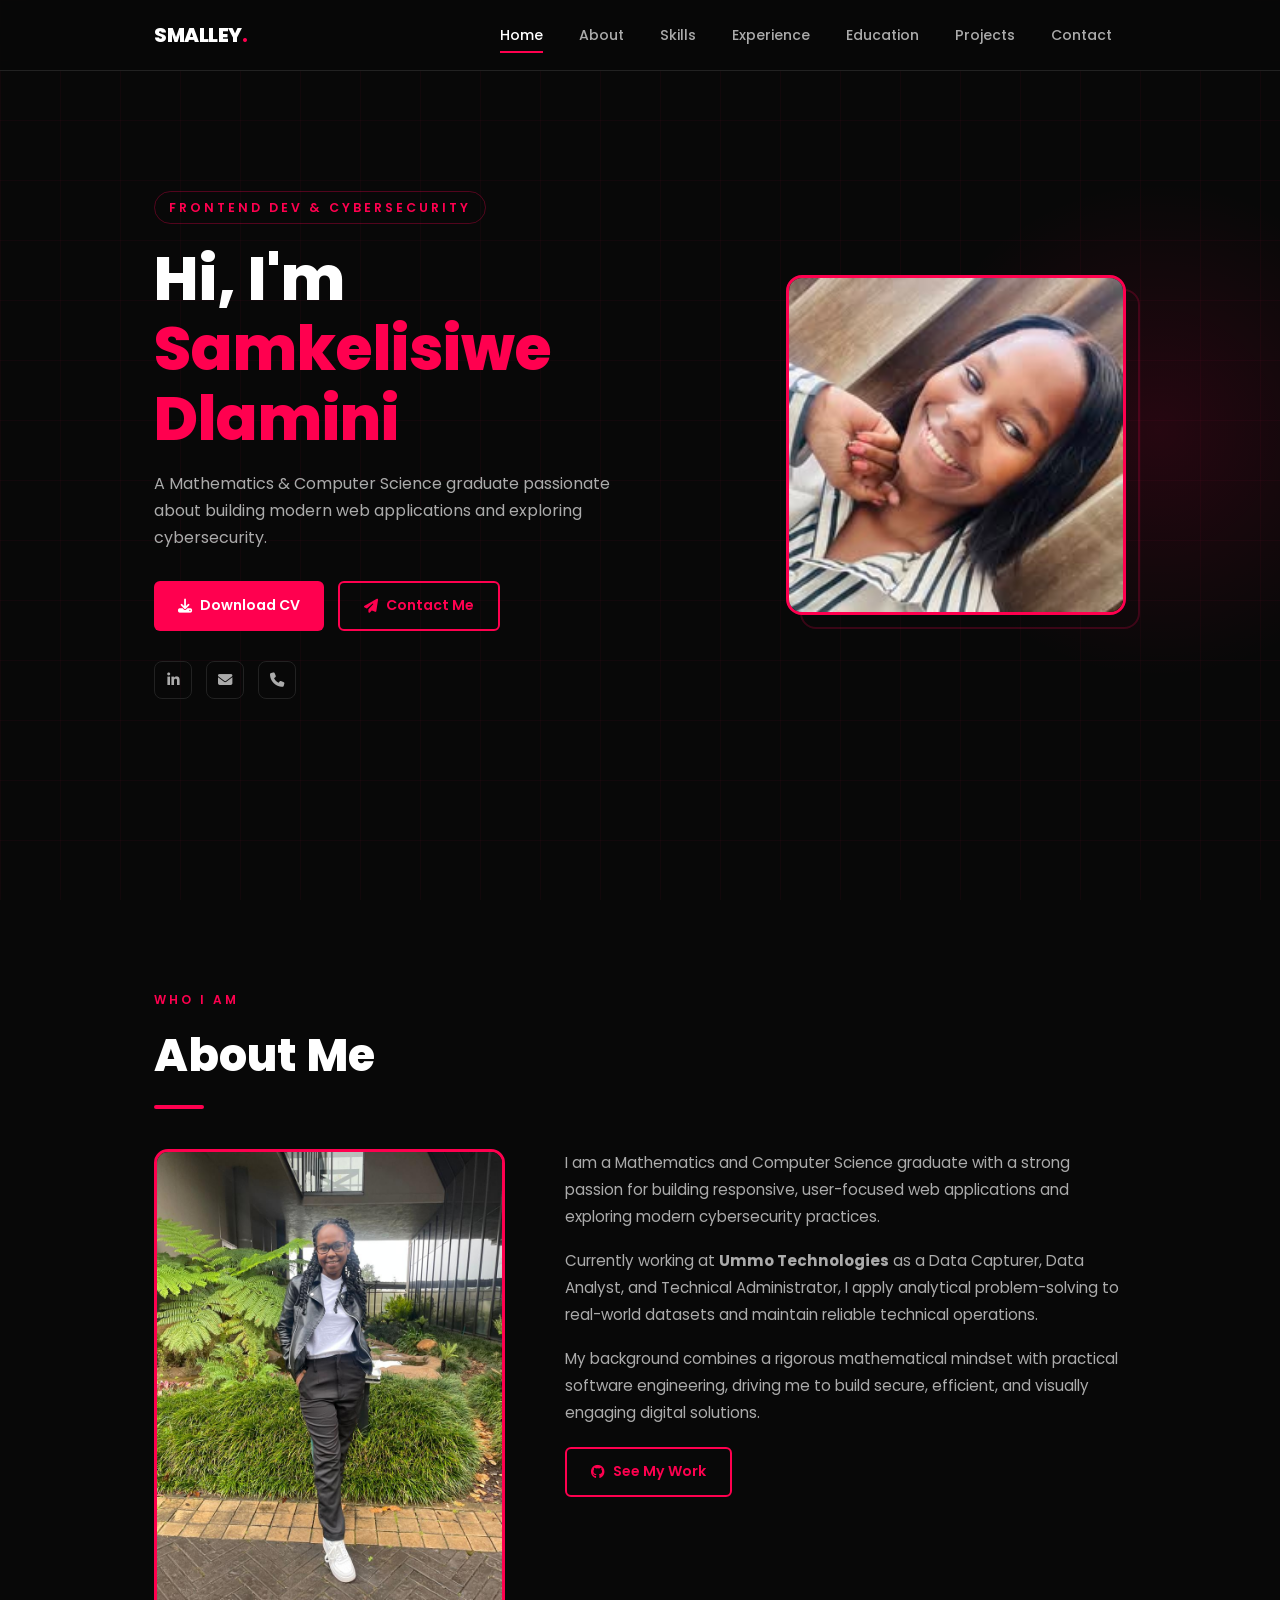
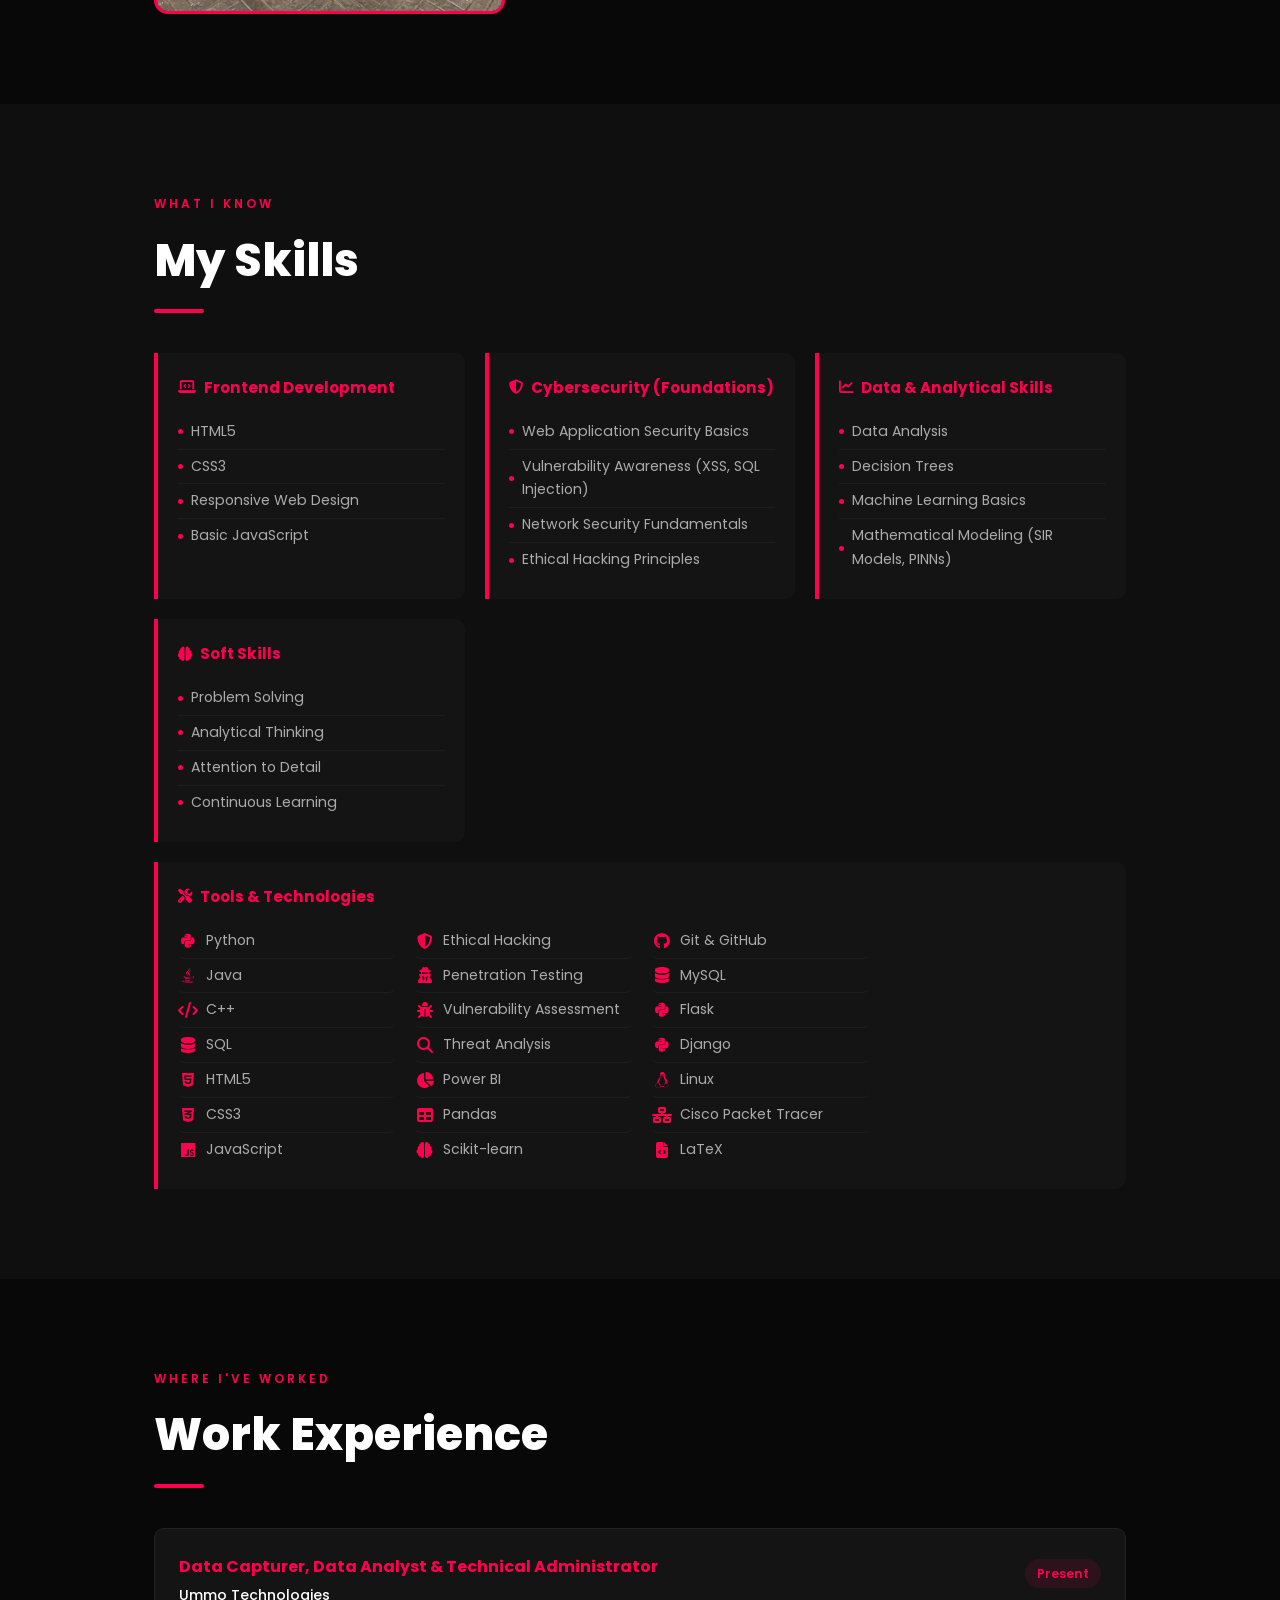
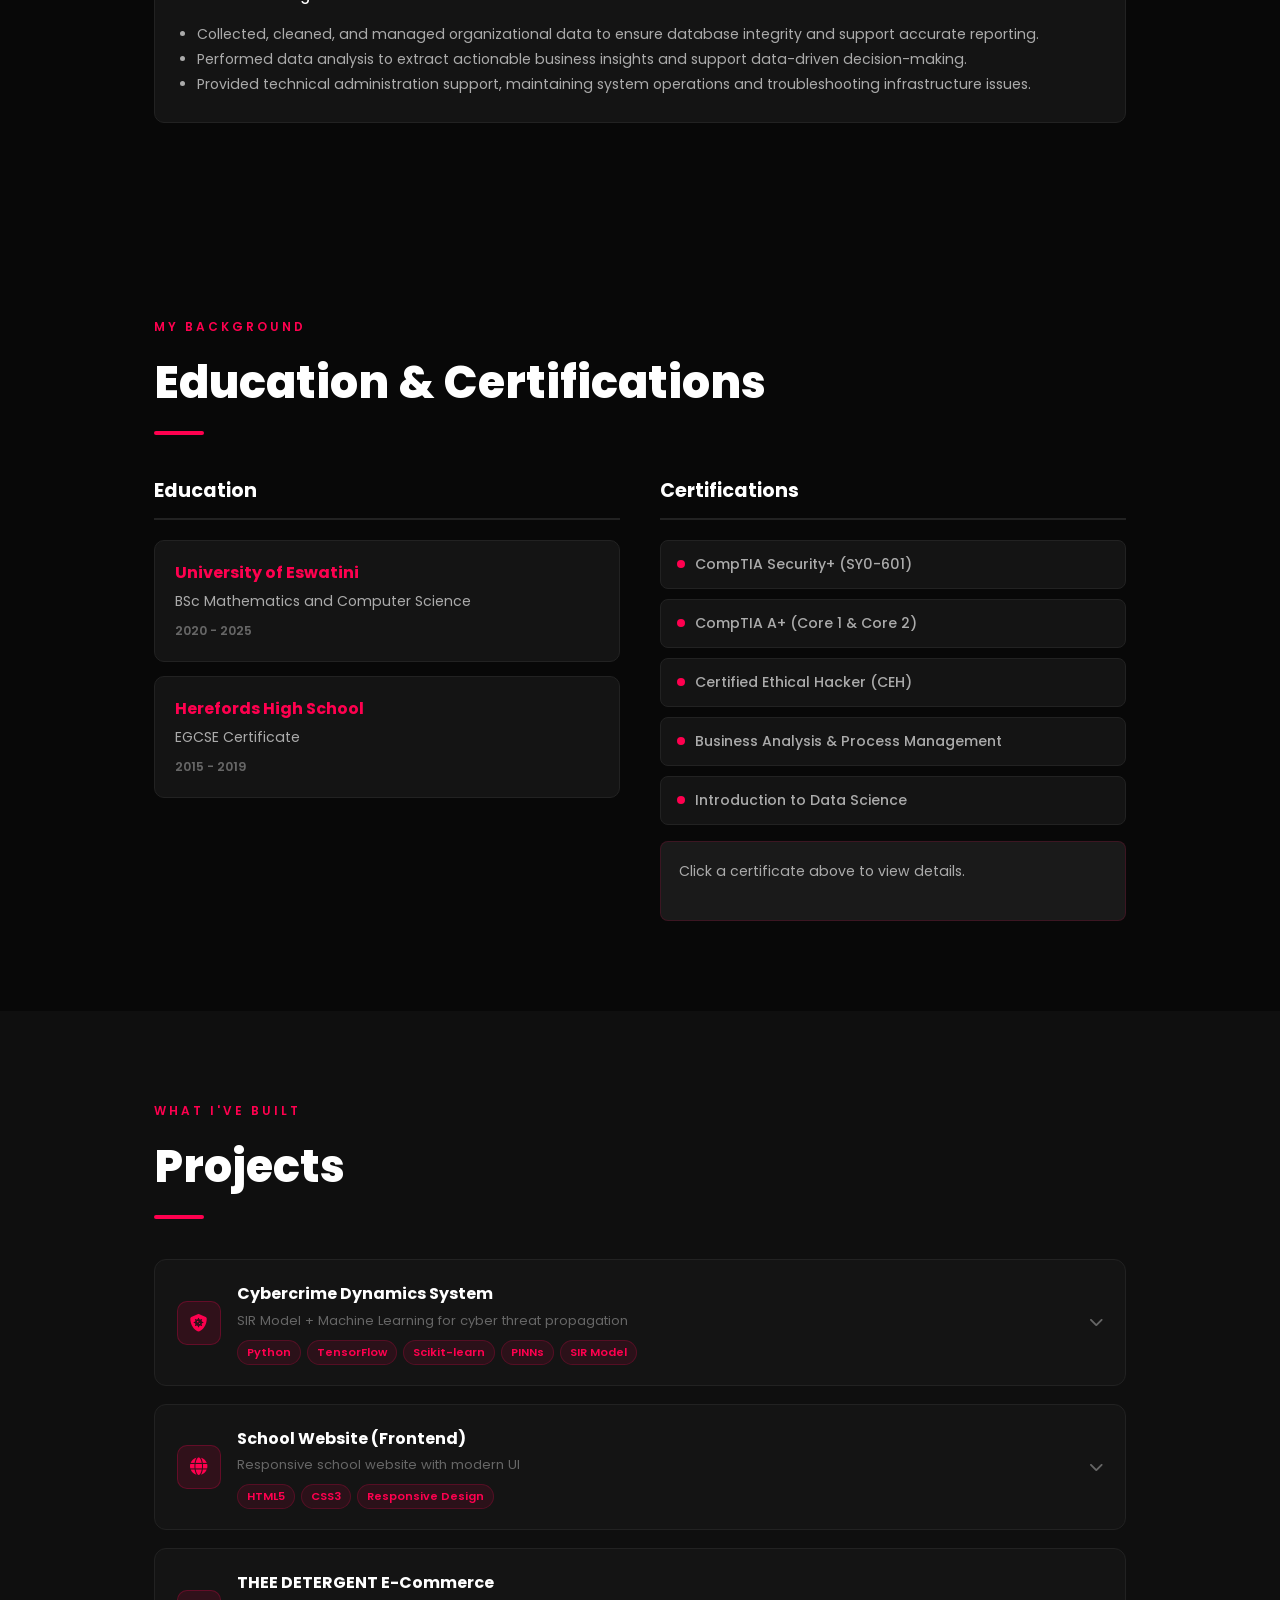
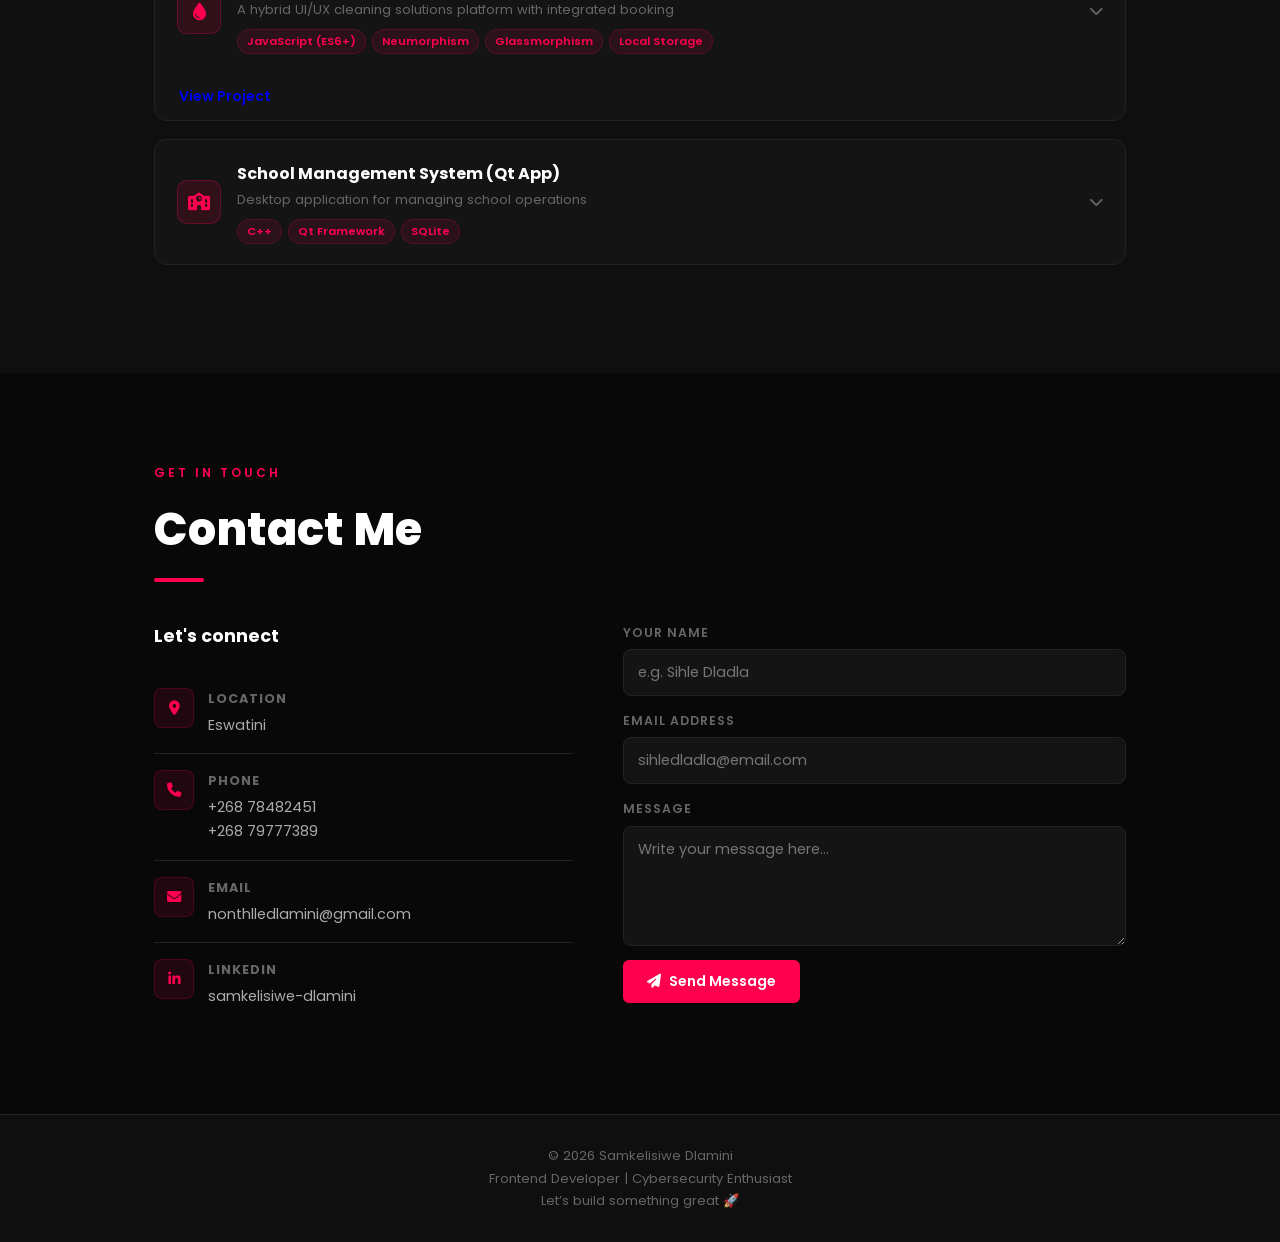
==== commit b32d45ef: "Update index.html" ====
--- a/index.html
+++ b/index.html
@@ -1048,7 +1048,7 @@
           I am a Mathematics and Computer Science graduate with a strong passion for building responsive, user-focused web applications and exploring modern cybersecurity practices. 
         </p>
         <p>
-          Currently interning at <strong>Ummo Technologies</strong> as a Data Capturer, Data Analyst, and Technical Administrator, I apply analytical problem-solving to real-world datasets and maintain reliable technical operations.
+          Currently working at <strong>Ummo Technologies</strong> as a Data Capturer, Data Analyst, and Technical Administrator, I apply analytical problem-solving to real-world datasets and maintain reliable technical operations.
         </p>
         <p>
           My background combines a rigorous mathematical mindset with practical software engineering, driving me to build secure, efficient, and visually engaging digital solutions.
@@ -1176,7 +1176,7 @@
       <div class="box" style="padding: 24px;">
         <div style="display: flex; justify-content: space-between; align-items: flex-start; flex-wrap: wrap; gap: 10px;">
           <div>
-            <h3>Data Capturer, Data Analyst &amp; Technical Administrator (Intern)</h3>
+            <h3>Data Capturer, Data Analyst &amp; Technical Administrator</h3>
             <p style="color: var(--text); font-weight: 500;">Ummo Technologies</p>
           </div>
           <span style="background: rgba(255,0,79,0.1); color: var(--red); padding: 4px 12px; border-radius: 20px; font-size: 0.78rem;">
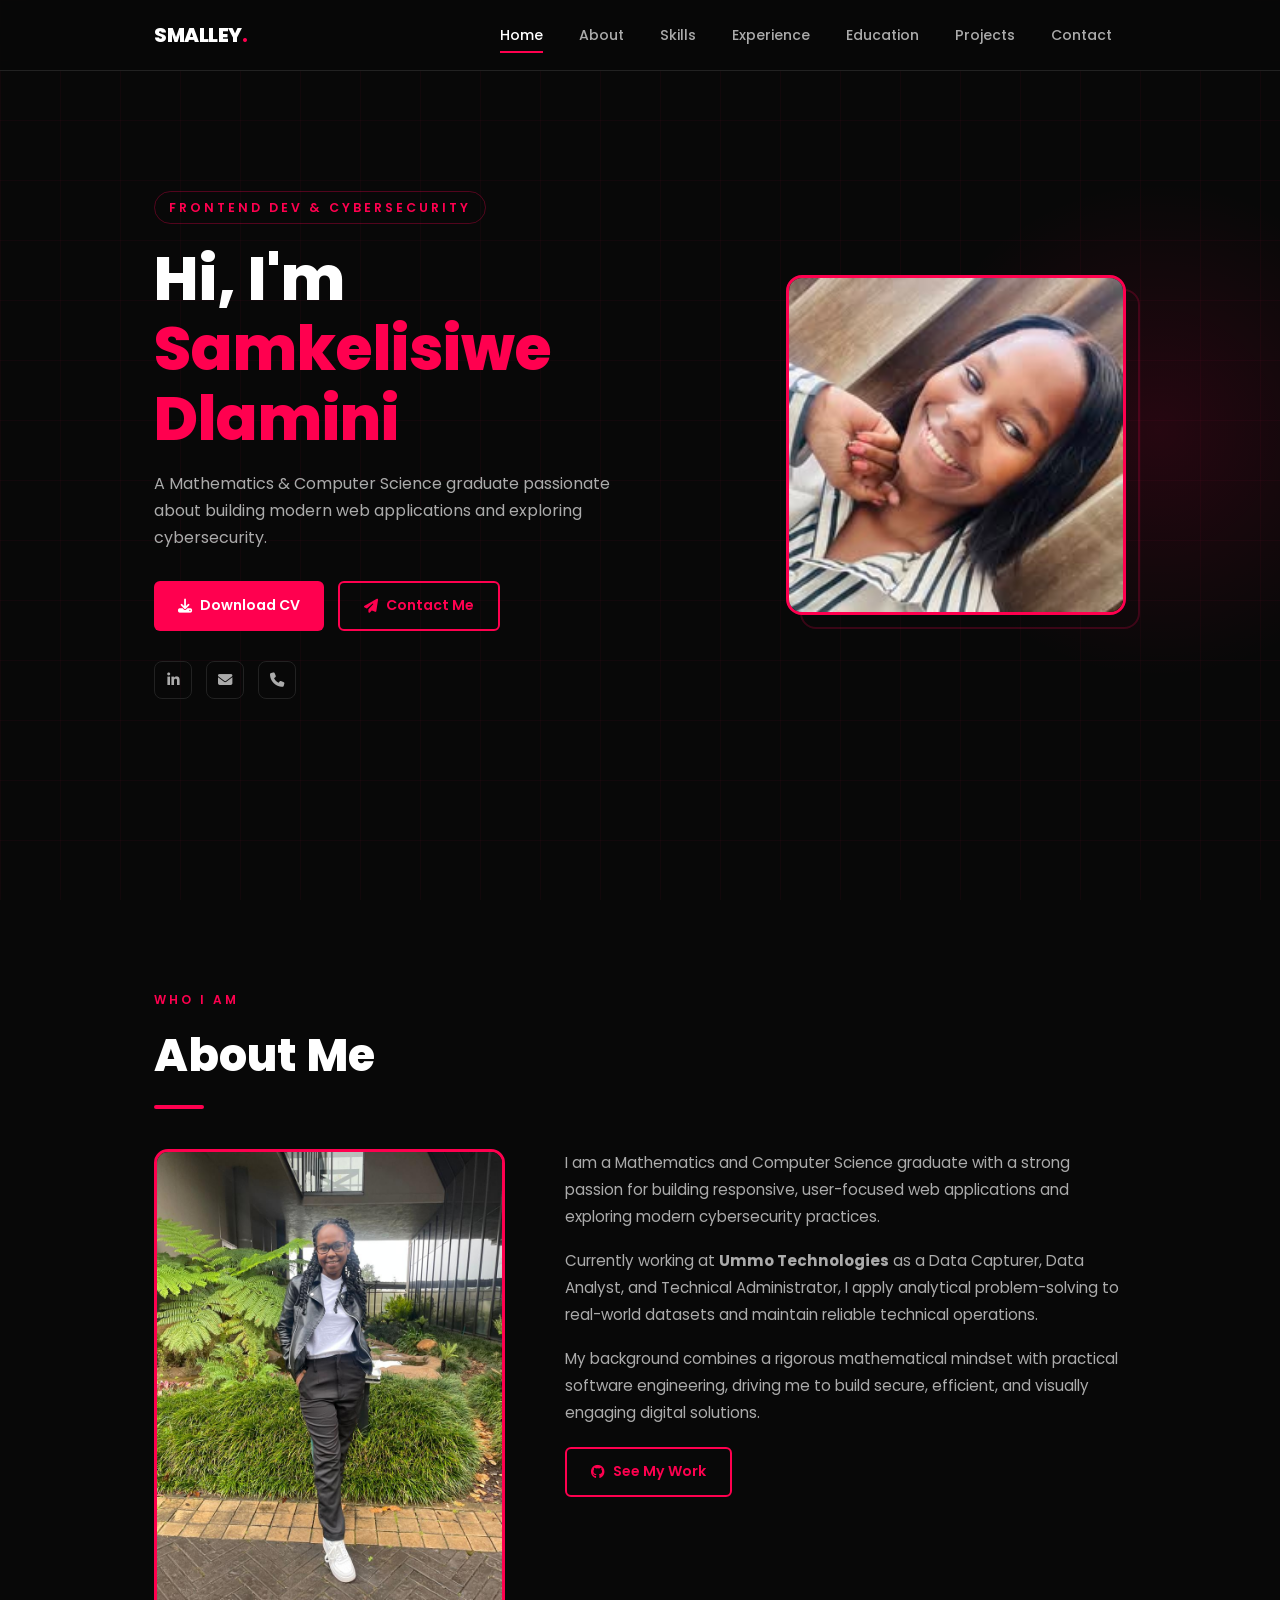
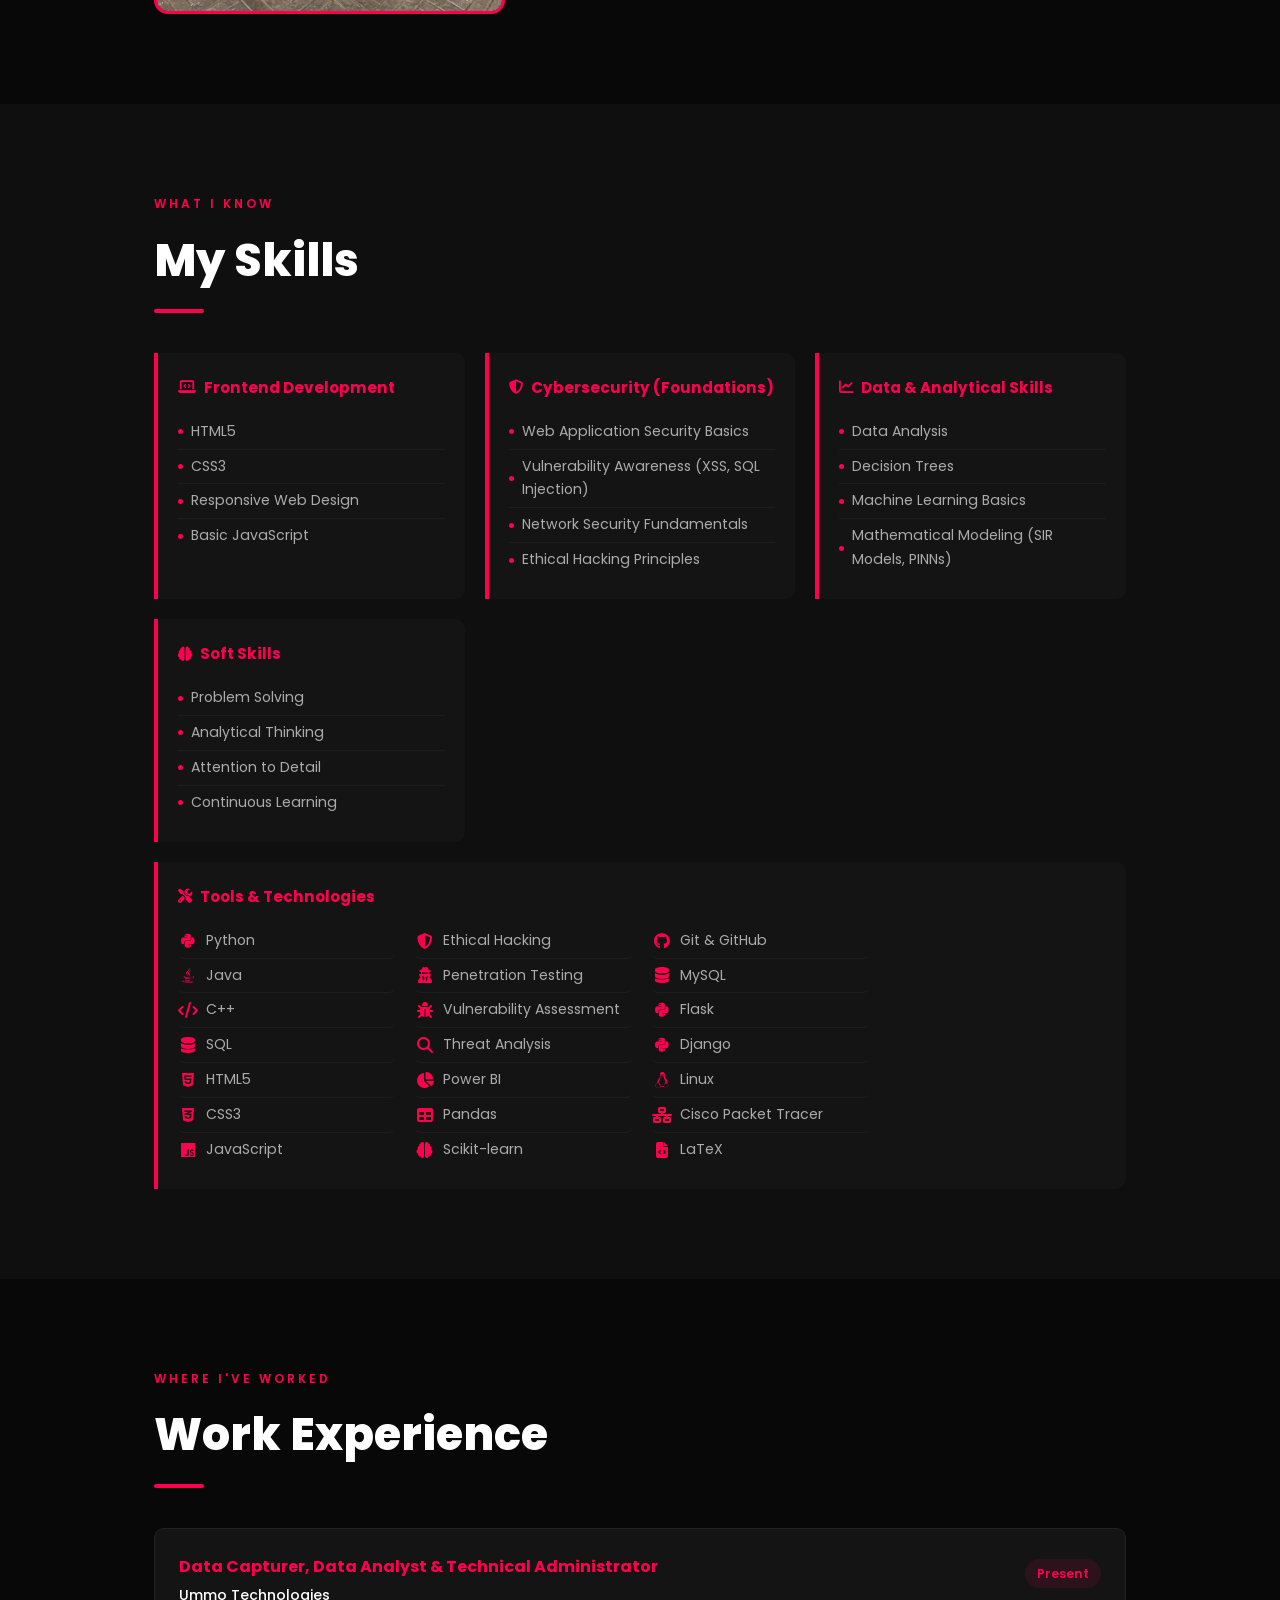
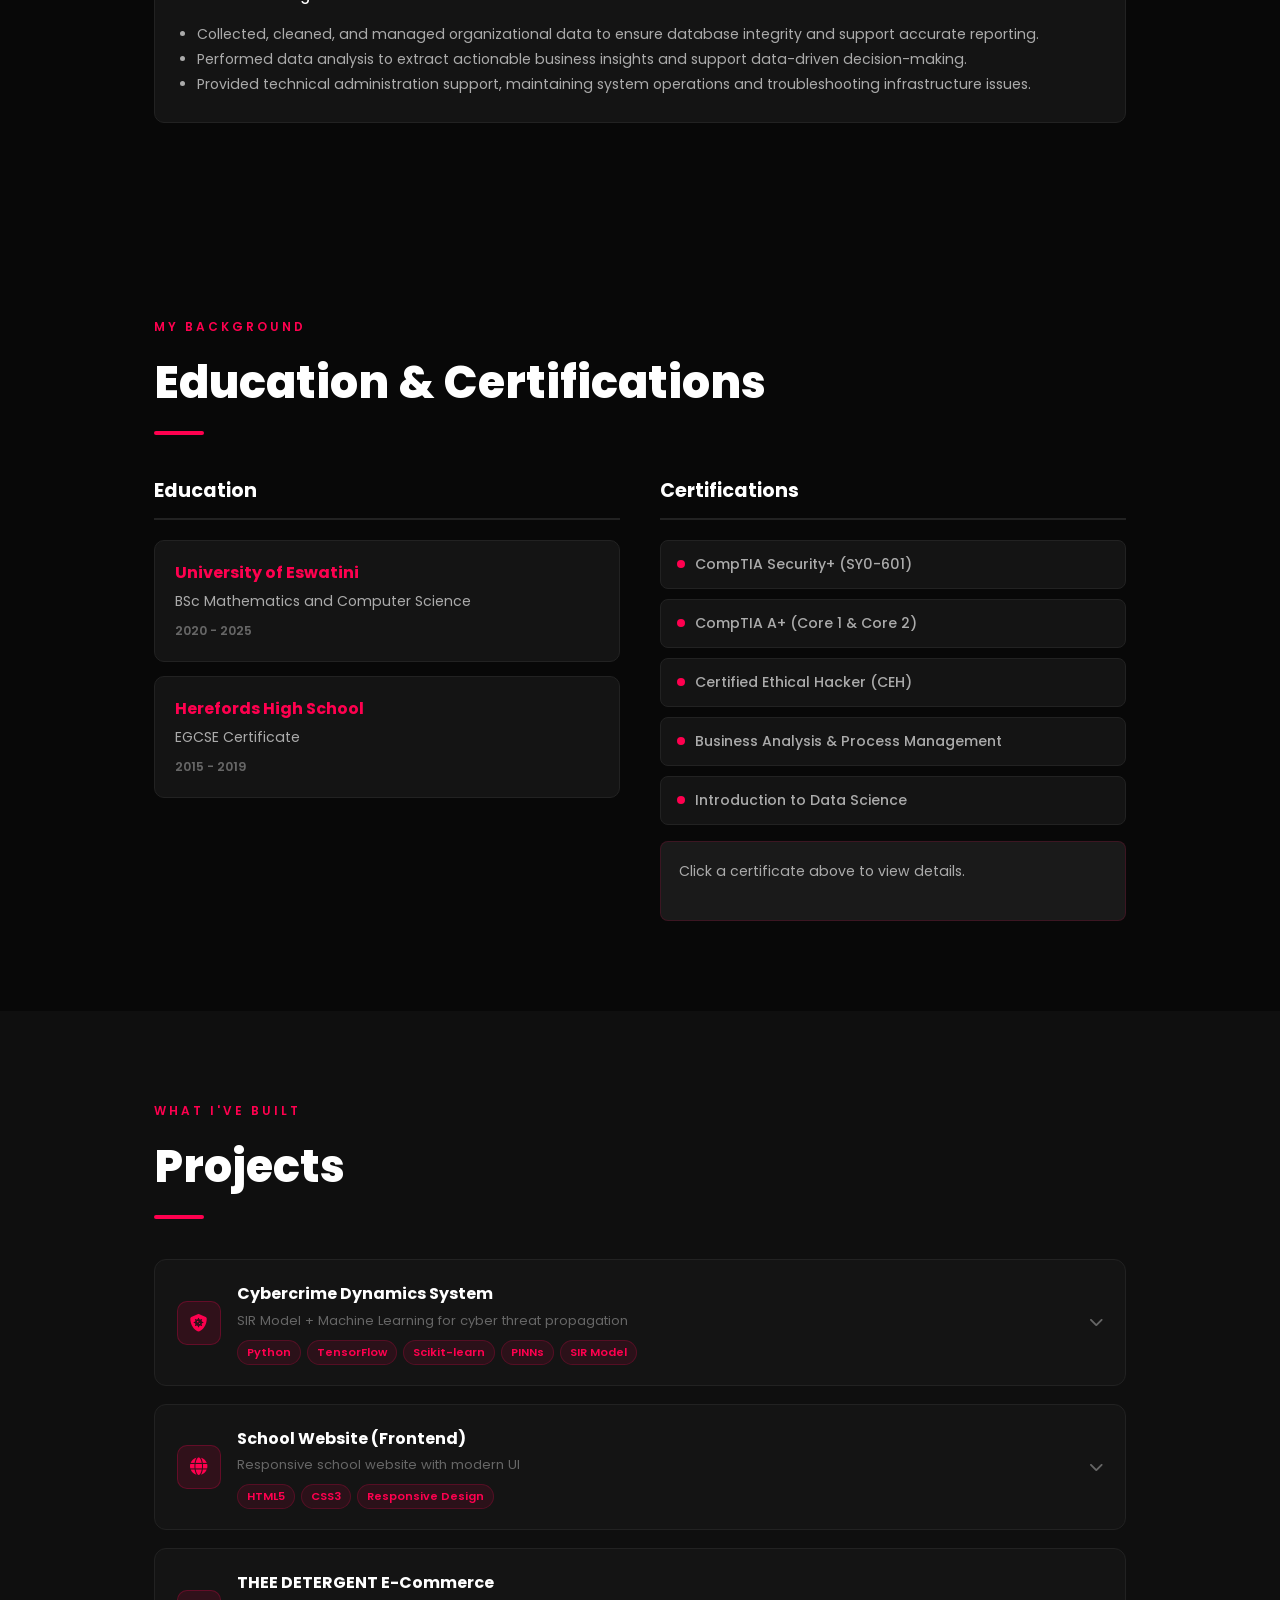
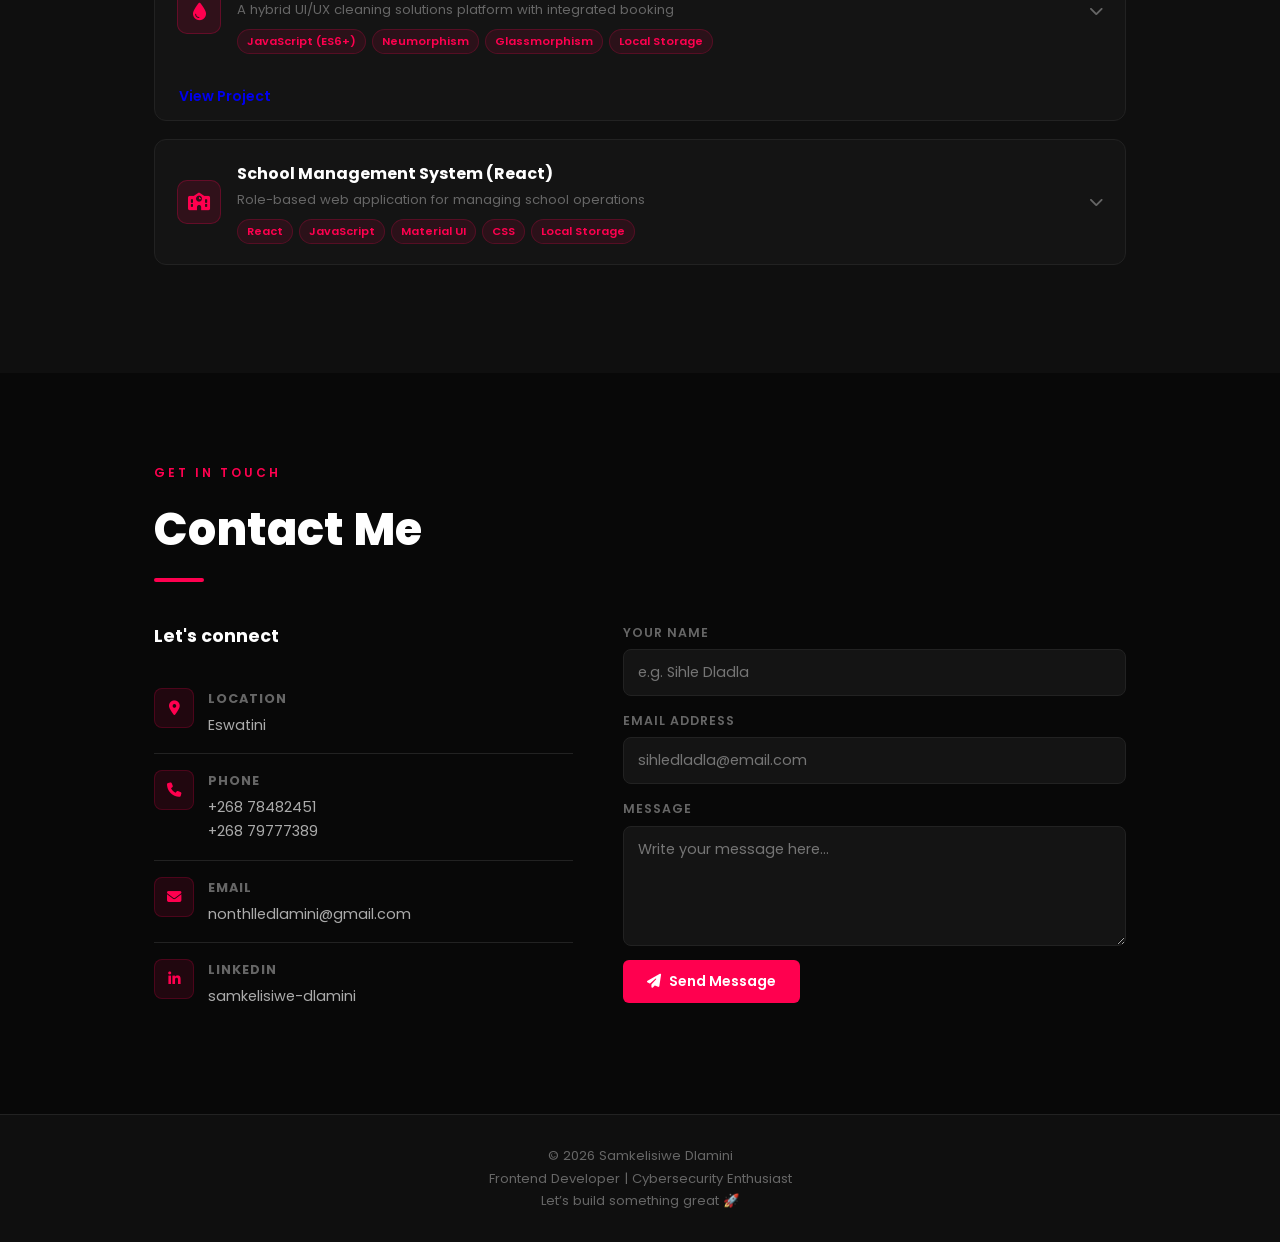
==== commit 3cfd999c: "Update print statement from 'Hello' to 'Goodbye'" ====
--- a/index.html
+++ b/index.html
@@ -1382,20 +1382,25 @@
 
  
 </div>
-  <!-- Project 4 -->
-  <div class="project-card reveal" id="card-school-system">
-  <div class="project-header" onclick="toggleProject('school-system')">
+ 
+<!-- Project 4 — React School Management System -->
+<div class="project-card reveal" id="card-school-react">
+  <div class="project-header" onclick="toggleProject('school-react')">
     <div class="project-header-left">
-      <div class="project-icon"><i class="fa-solid fa-school"></i></div>
+      <div class="project-icon">
+        <i class="fa-solid fa-school"></i>
+      </div>
 
       <div>
-        <h3>School Management System (Qt App)</h3>
-        <p>Desktop application for managing school operations</p>
+        <h3>School Management System (React)</h3>
+        <p>Role-based web application for managing school operations</p>
 
         <div class="project-tags">
-          <span class="tag">C++</span>
-          <span class="tag">Qt Framework</span>
-          <span class="tag">SQLite</span>
+          <span class="tag">React</span>
+          <span class="tag">JavaScript</span>
+          <span class="tag">Material UI</span>
+          <span class="tag">CSS</span>
+          <span class="tag">Local Storage</span>
         </div>
       </div>
     </div>
@@ -1403,39 +1408,76 @@
     <i class="fa-solid fa-chevron-down project-chevron"></i>
   </div>
 
-  <div class="project-body" id="body-school-system">
+  <div class="project-body" id="body-school-react">
+
     <h4>Problem</h4>
     <p>
-      School administration tasks such as student records, marks, attendance, and fee tracking
-      are often managed manually or in disconnected systems.
+      School administration involves managing students, staff, attendance, academic
+      activities, meetings, fees, and other daily operations. These processes can
+      become difficult to manage when information is scattered across different
+      systems or handled manually.
     </p>
 
     <h4>Approach</h4>
     <p>
-      A desktop-based system was developed using C++ and the Qt Framework with SQLite for
-      persistent data storage. The application uses a modular tab-based interface for easy navigation.
+      I developed a role-based school management web application using React and
+      JavaScript. The system provides different dashboards and workflows based on
+      user roles, allowing school staff to manage information through a centralized
+      interface.
     </p>
+
+    <h4>Features</h4>
+    <ul>
+      <li>Role-based dashboards for Head Teacher, Teachers, Secretary, Students, and Support Staff</li>
+      <li>Student registration and student record management</li>
+      <li>Staff management and staff profiles</li>
+      <li>Assembly and subject attendance management</li>
+      <li>Teacher subject and class management</li>
+      <li>Timetable management</li>
+      <li>Academic assessment and marks management</li>
+      <li>School fees and payment records</li>
+      <li>Meetings and notifications</li>
+      <li>Staff and school document management</li>
+      <li>Password change functionality</li>
+      <li>Responsive dashboard interface</li>
+    </ul>
+
+    <h4>Technologies</h4>
+    <ul>
+      <li>React</li>
+      <li>JavaScript (ES6+)</li>
+      <li>Vite</li>
+      <li>Material UI</li>
+      <li>CSS3</li>
+      <li>Local Storage API</li>
+      <li>Git &amp; GitHub</li>
+      <li>Vercel</li>
+    </ul>
 
     <h4>Result</h4>
     <p>
-      A fully functional school management system that improves efficiency in handling student data,
-      academic records, attendance tracking, and fee management.
+      A functional school management platform with separate workflows for
+      different school roles. The application demonstrates practical experience
+      in React component development, state management, responsive UI design,
+      role-based workflows, and deploying a modern web application.
     </p>
 
-    <h4>Features</h4>
-    <ul>
-      <li>Student management (add, edit, delete records)</li>
-      <li>Marks management per subject and exam</li>
-      <li>Attendance tracking system</li>
-      <li>Fee management and reporting</li>
-      <li>SQLite database integration</li>
-    </ul>
-
-    <h4>Output Images</h4>
-    <img src="images/schoolsys.PNG" alt="School System Screenshot 1">
-    <img src="images/schoolsys2.png" alt="School System Screenshot 2">
+    <!-- PROJECT LINKS -->
+    <div class="project-links" style="margin-top:20px;">
+
+      <a href="https://school-management-syst-sam.vercel.app/"
+         target="_blank"
+         rel="noopener noreferrer"
+         class="btn btn-primary">
+        <i class="fa-solid fa-arrow-up-right-from-square"></i>
+        Live Demo
+      </a>
+
+    </div>
+
   </div>
-  </div>
+</div>
+
 
 </section>
 
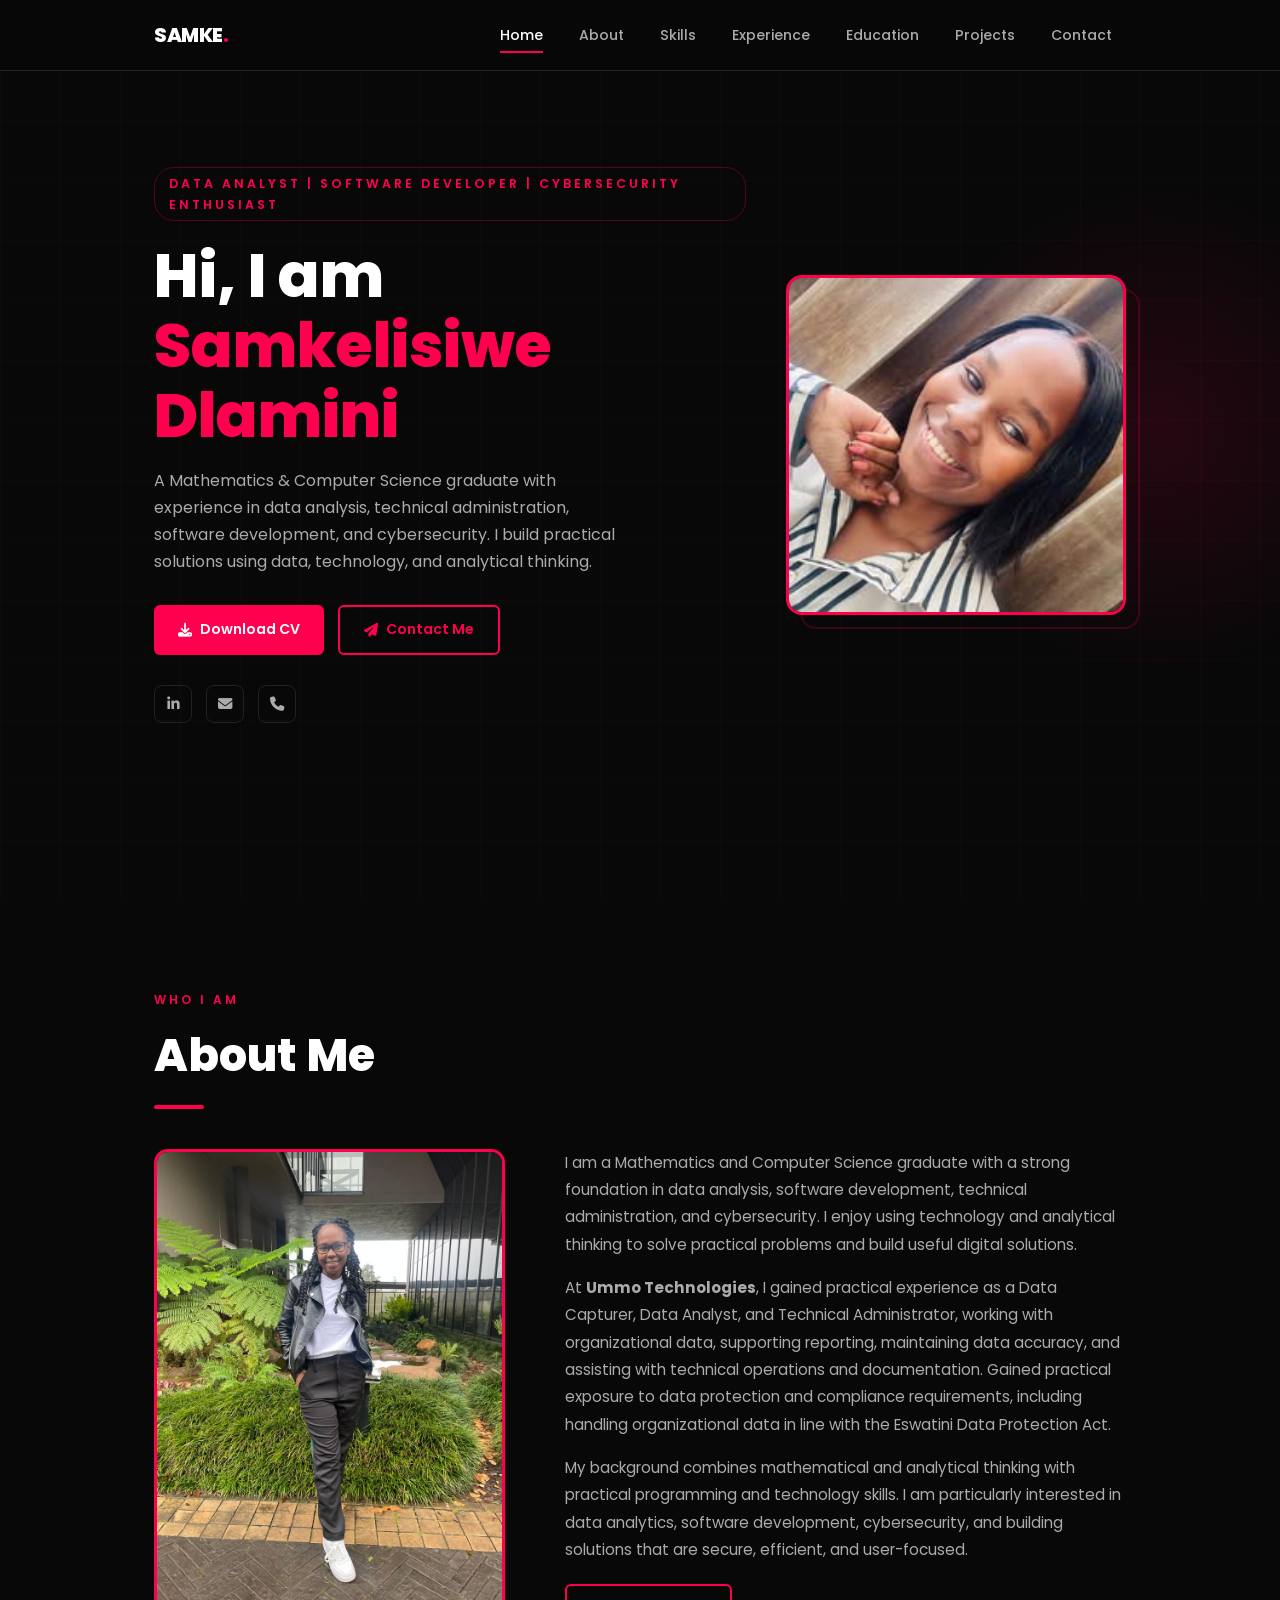
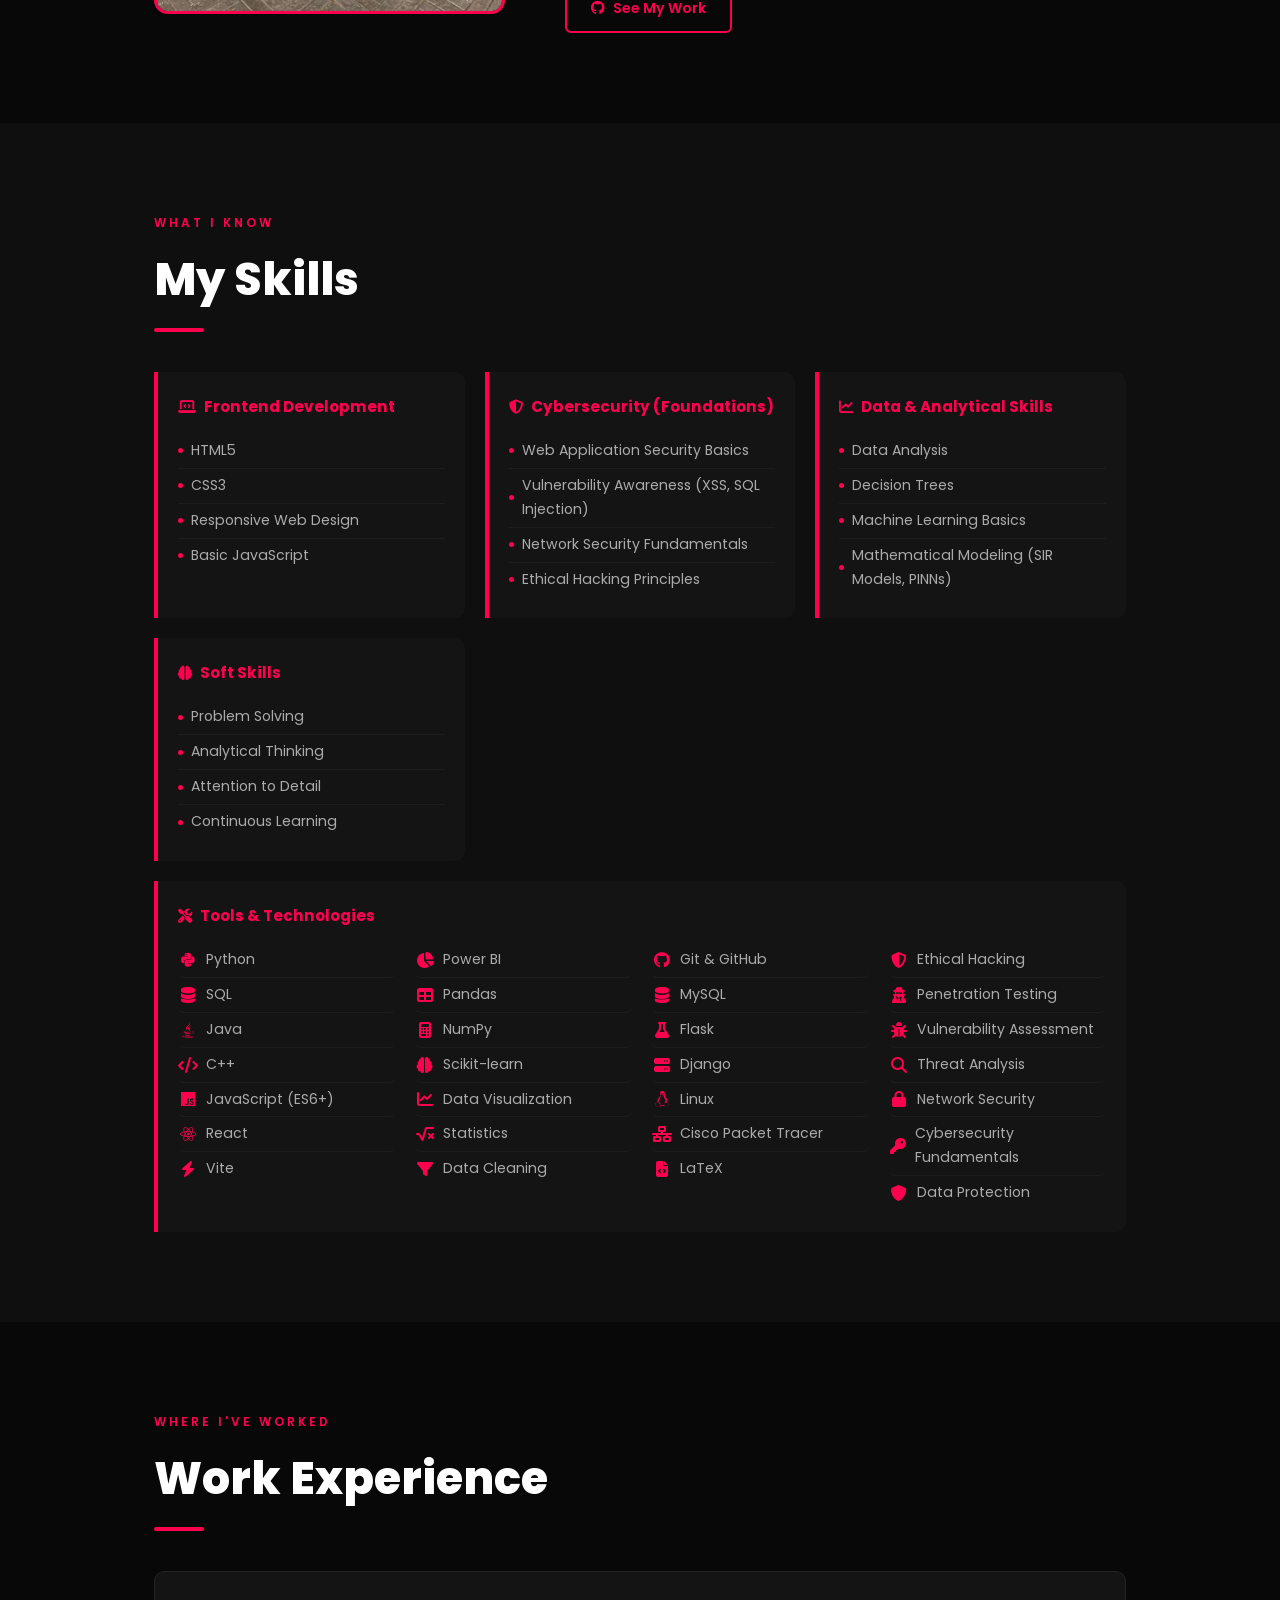
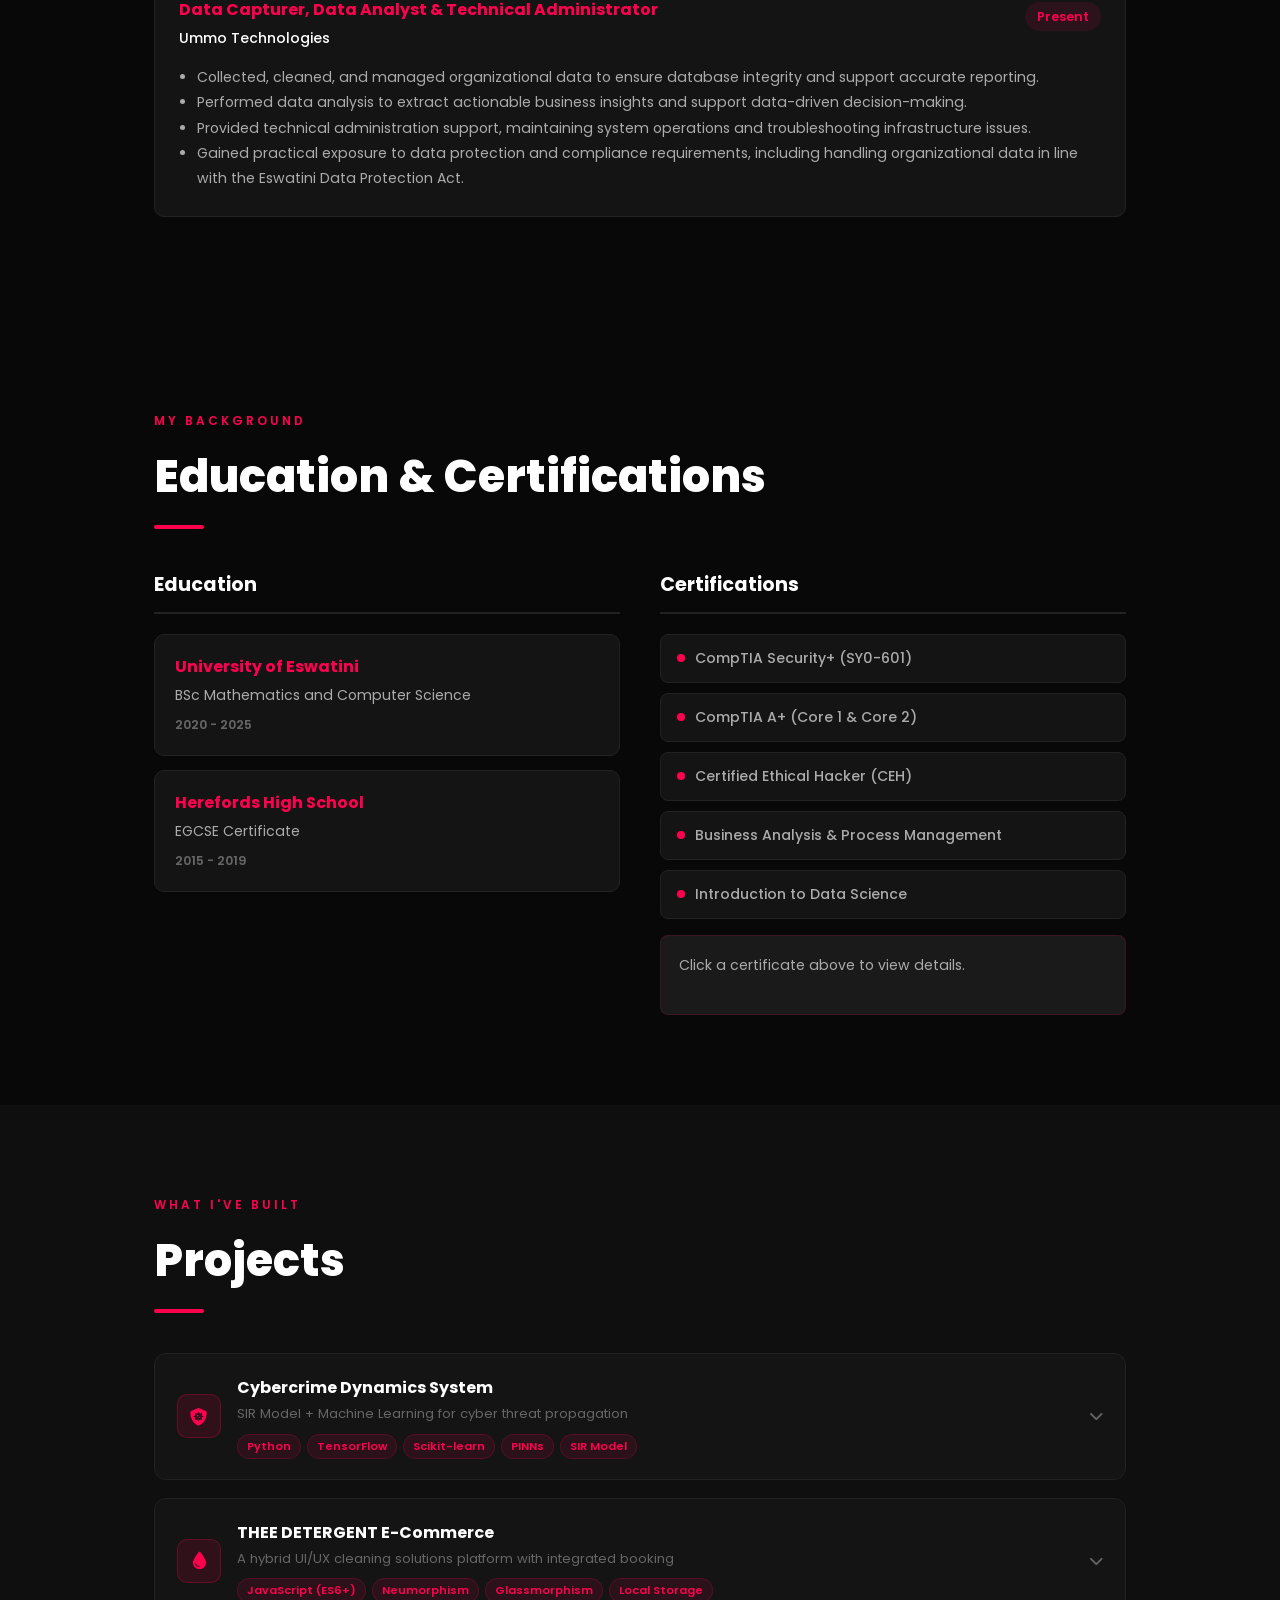
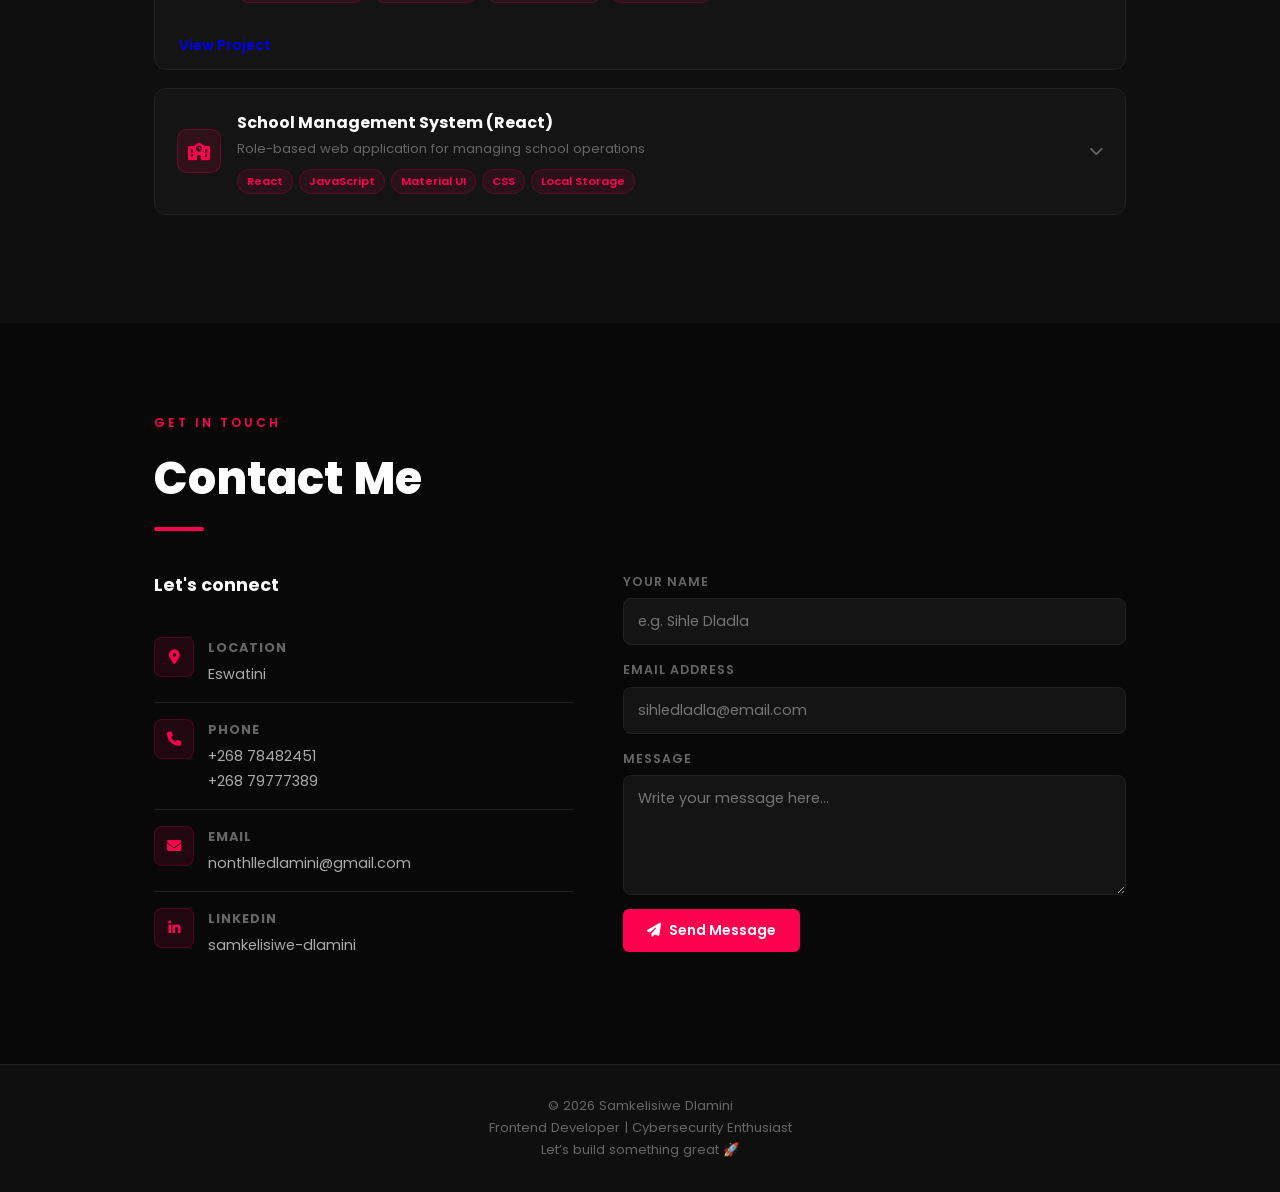
==== commit 5f81085e: "Update print statement from 'Hello' to 'Goodbye'" ====
--- a/index.html
+++ b/index.html
@@ -957,7 +957,7 @@
 <header id="mainHeader">
   <div class="container">
     <nav>
-      <div class="logo-text">SMALLEY<span>.</span></div>
+      <div class="logo-text">SAMKE<span>.</span></div>
 
       <div class="nav-links" id="navLinks">
         <ul>
@@ -985,7 +985,7 @@
   <a href="#home" onclick="closeDrawer()">Home</a>
   <a href="#about" onclick="closeDrawer()">About</a>
   <a href="#skills" onclick="closeDrawer()">Skills</a>
-  <a href="#skills" onclick="closeDrawer()">Experience</a>
+  <a href="#experience" onclick="closeDrawer()">Experience</a>
   <a href="#education" onclick="closeDrawer()">Education</a>
   <a href="#projects" onclick="closeDrawer()">Projects</a>
   <a href="#contact" onclick="closeDrawer()">Contact</a>
@@ -996,14 +996,16 @@
   <div class="container">
     <div class="hero-inner">
       <div class="hero-text">
-        <span class="hero-tag">Frontend Dev &amp; Cybersecurity</span>
+        <span class="hero-tag">Data Analyst | Software Developer | Cybersecurity Enthusiast</span>
         <h1>
-          Hi, I'm
+          Hi, I am
           <span class="name">Samkelisiwe Dlamini</span>
         </h1>
         <p class="hero-sub">
-          A Mathematics &amp; Computer Science graduate passionate about building modern web applications and exploring cybersecurity.
-        </p>
+    A Mathematics &amp; Computer Science graduate with experience in data analysis,
+    technical administration, software development, and cybersecurity.
+    I build practical solutions using data, technology, and analytical thinking.
+       </p>
         <div class="hero-btns">
           <a href="images/Dlamini_Samkelisiwe_Nonhle___CV (1).pdf" download class="btn btn-primary">
             <i class="fa-solid fa-download"></i> Download CV
@@ -1045,14 +1047,27 @@
       </div>
       <div class="about-text">
        <p>
-          I am a Mathematics and Computer Science graduate with a strong passion for building responsive, user-focused web applications and exploring modern cybersecurity practices. 
-        </p>
-        <p>
-          Currently working at <strong>Ummo Technologies</strong> as a Data Capturer, Data Analyst, and Technical Administrator, I apply analytical problem-solving to real-world datasets and maintain reliable technical operations.
-        </p>
-        <p>
-          My background combines a rigorous mathematical mindset with practical software engineering, driving me to build secure, efficient, and visually engaging digital solutions.
-        </p> 
+    I am a Mathematics and Computer Science graduate with a strong foundation
+    in data analysis, software development, technical administration, and
+    cybersecurity. I enjoy using technology and analytical thinking to solve
+    practical problems and build useful digital solutions.
+</p>
+
+<p>
+    At <strong>Ummo Technologies</strong>, I gained practical experience as a
+    Data Capturer, Data Analyst, and Technical Administrator, working with
+    organizational data, supporting reporting, maintaining data accuracy, and
+    assisting with technical operations and documentation.
+   Gained practical exposure to data protection and compliance requirements,
+  including handling organizational data in line with the Eswatini Data Protection Act.
+</p>
+
+<p>
+    My background combines mathematical and analytical thinking with practical
+    programming and technology skills. I am particularly interested in data
+    analytics, software development, cybersecurity, and building solutions
+    that are secure, efficient, and user-focused.
+</p>
         <!---<a href="images/Dlamini Samkelisiwe Nonhle" download class="btn btn-primary" style="margin-top:10px;">
           <i class="fa-solid fa-download"></i> Download CV
         </a>-->
@@ -1126,39 +1141,53 @@
       </div>
 
       <!-- Tools full width -->
-      <div class="skills-category tools-card reveal">
-        <h3><i class="fa-solid fa-screwdriver-wrench"></i> Tools &amp; Technologies</h3>
-        <div class="tools-grid">
-          <ul class="tools-list">
-            <li><i class="fa-brands fa-python"></i> Python</li>
-            <li><i class="fa-brands fa-java"></i> Java</li>
-            <li><i class="fa-solid fa-code"></i> C++</li>
-            <li><i class="fa-solid fa-database"></i> SQL</li>
-            <li><i class="fa-brands fa-html5"></i> HTML5</li>
-            <li><i class="fa-brands fa-css3-alt"></i> CSS3</li>
-            <li><i class="fa-brands fa-js"></i> JavaScript</li>
-          </ul>
-          <ul class="tools-list">
-            <li><i class="fa-solid fa-shield-halved"></i> Ethical Hacking</li>
-            <li><i class="fa-solid fa-user-secret"></i> Penetration Testing</li>
-            <li><i class="fa-solid fa-bug"></i> Vulnerability Assessment</li>
-            <li><i class="fa-solid fa-magnifying-glass"></i> Threat Analysis</li>
-            <li><i class="fa-solid fa-chart-pie"></i> Power BI</li>
-            <li><i class="fa-solid fa-table"></i> Pandas</li>
-            <li><i class="fa-solid fa-brain"></i> Scikit-learn</li>
-          </ul>
-          <ul class="tools-list">
-            <li><i class="fa-brands fa-github"></i> Git &amp; GitHub</li>
-            <li><i class="fa-solid fa-database"></i> MySQL</li>
-            <li><i class="fa-brands fa-python"></i> Flask</li>
-            <li><i class="fa-brands fa-python"></i> Django</li>
-            <li><i class="fa-brands fa-linux"></i> Linux</li>
-            <li><i class="fa-solid fa-network-wired"></i> Cisco Packet Tracer</li>
-            <li><i class="fa-solid fa-file-code"></i> LaTeX</li>
-          </ul>
-        </div>
-      </div>
-
+     <div class="skills-category tools-card reveal">
+  <h3><i class="fa-solid fa-screwdriver-wrench"></i> Tools &amp; Technologies</h3>
+
+  <div class="tools-grid">
+
+    <ul class="tools-list">
+      <li><i class="fa-brands fa-python"></i> Python</li>
+      <li><i class="fa-solid fa-database"></i> SQL</li>
+      <li><i class="fa-brands fa-java"></i> Java</li>
+      <li><i class="fa-solid fa-code"></i> C++</li>
+      <li><i class="fa-brands fa-js"></i> JavaScript (ES6+)</li>
+      <li><i class="fa-brands fa-react"></i> React</li>
+      <li><i class="fa-solid fa-bolt"></i> Vite</li>
+    </ul>
+
+    <ul class="tools-list">
+      <li><i class="fa-solid fa-chart-pie"></i> Power BI</li>
+      <li><i class="fa-solid fa-table"></i> Pandas</li>
+      <li><i class="fa-solid fa-calculator"></i> NumPy</li>
+      <li><i class="fa-solid fa-brain"></i> Scikit-learn</li>
+      <li><i class="fa-solid fa-chart-line"></i> Data Visualization</li>
+      <li><i class="fa-solid fa-square-root-variable"></i> Statistics</li>
+      <li><i class="fa-solid fa-filter"></i> Data Cleaning</li>
+    </ul>
+
+    <ul class="tools-list">
+      <li><i class="fa-brands fa-github"></i> Git &amp; GitHub</li>
+      <li><i class="fa-solid fa-database"></i> MySQL</li>
+      <li><i class="fa-solid fa-flask"></i> Flask</li>
+      <li><i class="fa-solid fa-server"></i> Django</li>
+      <li><i class="fa-brands fa-linux"></i> Linux</li>
+      <li><i class="fa-solid fa-network-wired"></i> Cisco Packet Tracer</li>
+      <li><i class="fa-solid fa-file-code"></i> LaTeX</li>
+    </ul>
+
+    <ul class="tools-list">
+      <li><i class="fa-solid fa-shield-halved"></i> Ethical Hacking</li>
+      <li><i class="fa-solid fa-user-secret"></i> Penetration Testing</li>
+      <li><i class="fa-solid fa-bug"></i> Vulnerability Assessment</li>
+      <li><i class="fa-solid fa-magnifying-glass"></i> Threat Analysis</li>
+      <li><i class="fa-solid fa-lock"></i> Network Security</li>
+      <li><i class="fa-solid fa-key"></i> Cybersecurity Fundamentals</li>
+      <li><i class="fa-solid fa-shield"></i> Data Protection</li>
+    </ul>
+
+  </div>
+</div>
     </div>
   </div>
 </section>
@@ -1188,6 +1217,10 @@
           <li>Collected, cleaned, and managed organizational data to ensure database integrity and support accurate reporting.</li>
           <li>Performed data analysis to extract actionable business insights and support data-driven decision-making.</li>
           <li>Provided technical administration support, maintaining system operations and troubleshooting infrastructure issues.</li>
+          <li>
+  Gained practical exposure to data protection and compliance requirements,
+  including handling organizational data in line with the Eswatini Data Protection Act.
+</li>
         </ul>
       </div>
     </div>
@@ -1289,42 +1322,7 @@
       </div>
     </div>
 
-    <!-- Project 2 -->
-    <div class="project-card reveal" id="card-web">
-      <div class="project-header" onclick="toggleProject('web')">
-        <div class="project-header-left">
-          <div class="project-icon"><i class="fa-solid fa-globe"></i></div>
-          <div>
-            <h3>School Website (Frontend)</h3>
-            <p>Responsive school website with modern UI</p>
-            <div class="project-tags">
-              <span class="tag">HTML5</span>
-              <span class="tag">CSS3</span>
-              <span class="tag">Responsive Design</span>
-            </div>
-          </div>
-        </div>
-        <i class="fa-solid fa-chevron-down project-chevron"></i>
-      </div>
-      <div class="project-body" id="body-web">
-        <h4>Problem</h4>
-        <p>Many school websites are outdated and not responsive on mobile devices.</p>
-        <h4>Approach</h4>
-        <p>A modern responsive website was built using HTML5 and CSS3 with Flexbox for layout structure and mobile optimization.</p>
-        <h4>Result</h4>
-        <p>A clean, mobile-friendly school website with improved usability and modern UI design was successfully developed.</p>
-        <h4>Features</h4>
-        <ul>
-          <li>Responsive layout</li>
-          <li>Navigation system</li>
-          <li>Hero section design</li>
-        </ul>
-        <h4>Output Images</h4>
-        <img src="images/web1.JPG" alt="School Website Screenshot 1">
-        <img src="images/web2.png" alt="School Website Screenshot 2">
-      </div>
-    </div>
-
+   
     <div class="project-card reveal" id="card-detergent">
   <div class="project-header" onclick="toggleProject('detergent')">
     <div class="project-header-left">
@@ -1461,6 +1459,7 @@
       in React component development, state management, responsive UI design,
       role-based workflows, and deploying a modern web application.
     </p>
+    
 
     <!-- PROJECT LINKS -->
     <div class="project-links" style="margin-top:20px;">
@@ -1474,6 +1473,39 @@
       </a>
 
     </div>
+
+    <h4 class="text-xl font-bold mb-4">Output Images</h4>
+<div class="grid grid-cols-1 md:grid-cols-2 gap-4">
+  
+  <div class="border rounded-lg overflow-hidden shadow">
+    <img src="images/SMS1.png" 
+         alt="Herefords High - Grading Configuration Module" 
+         class="w-full h-auto">
+    <p class="p-2 text-sm text-center bg-gray-50">Grading Configuration - EGCSE A* to F System</p>
+  </div>
+
+  <div class="border rounded-lg overflow-hidden shadow">
+    <img src="images/SMS2.png" 
+         alt="Herefords High - Teaching Documents Prep Module" 
+         class="w-full h-auto">
+    <p class="p-2 text-sm text-center bg-gray-50">Teaching Documents - Prep & Lesson Plans</p>
+  </div>
+
+  <div class="border rounded-lg overflow-hidden shadow">
+    <img src="images/SMS3.png" 
+         alt="Herefords High - Dashboard Overview" 
+         class="w-full h-auto">
+    <p class="p-2 text-sm text-center bg-gray-50">Attendance- Marked through access to user location within school premises</p>
+  </div>
+
+  <div class="border rounded-lg overflow-hidden shadow">
+    <img src="images/SMS5.png" 
+         alt="Herefords High - Student Management" 
+         class="w-full h-auto">
+    <p class="p-2 text-sm text-center bg-gray-50">Teacher Registration the subjects they teach</p>
+  </div>
+
+</div>
 
   </div>
 </div>
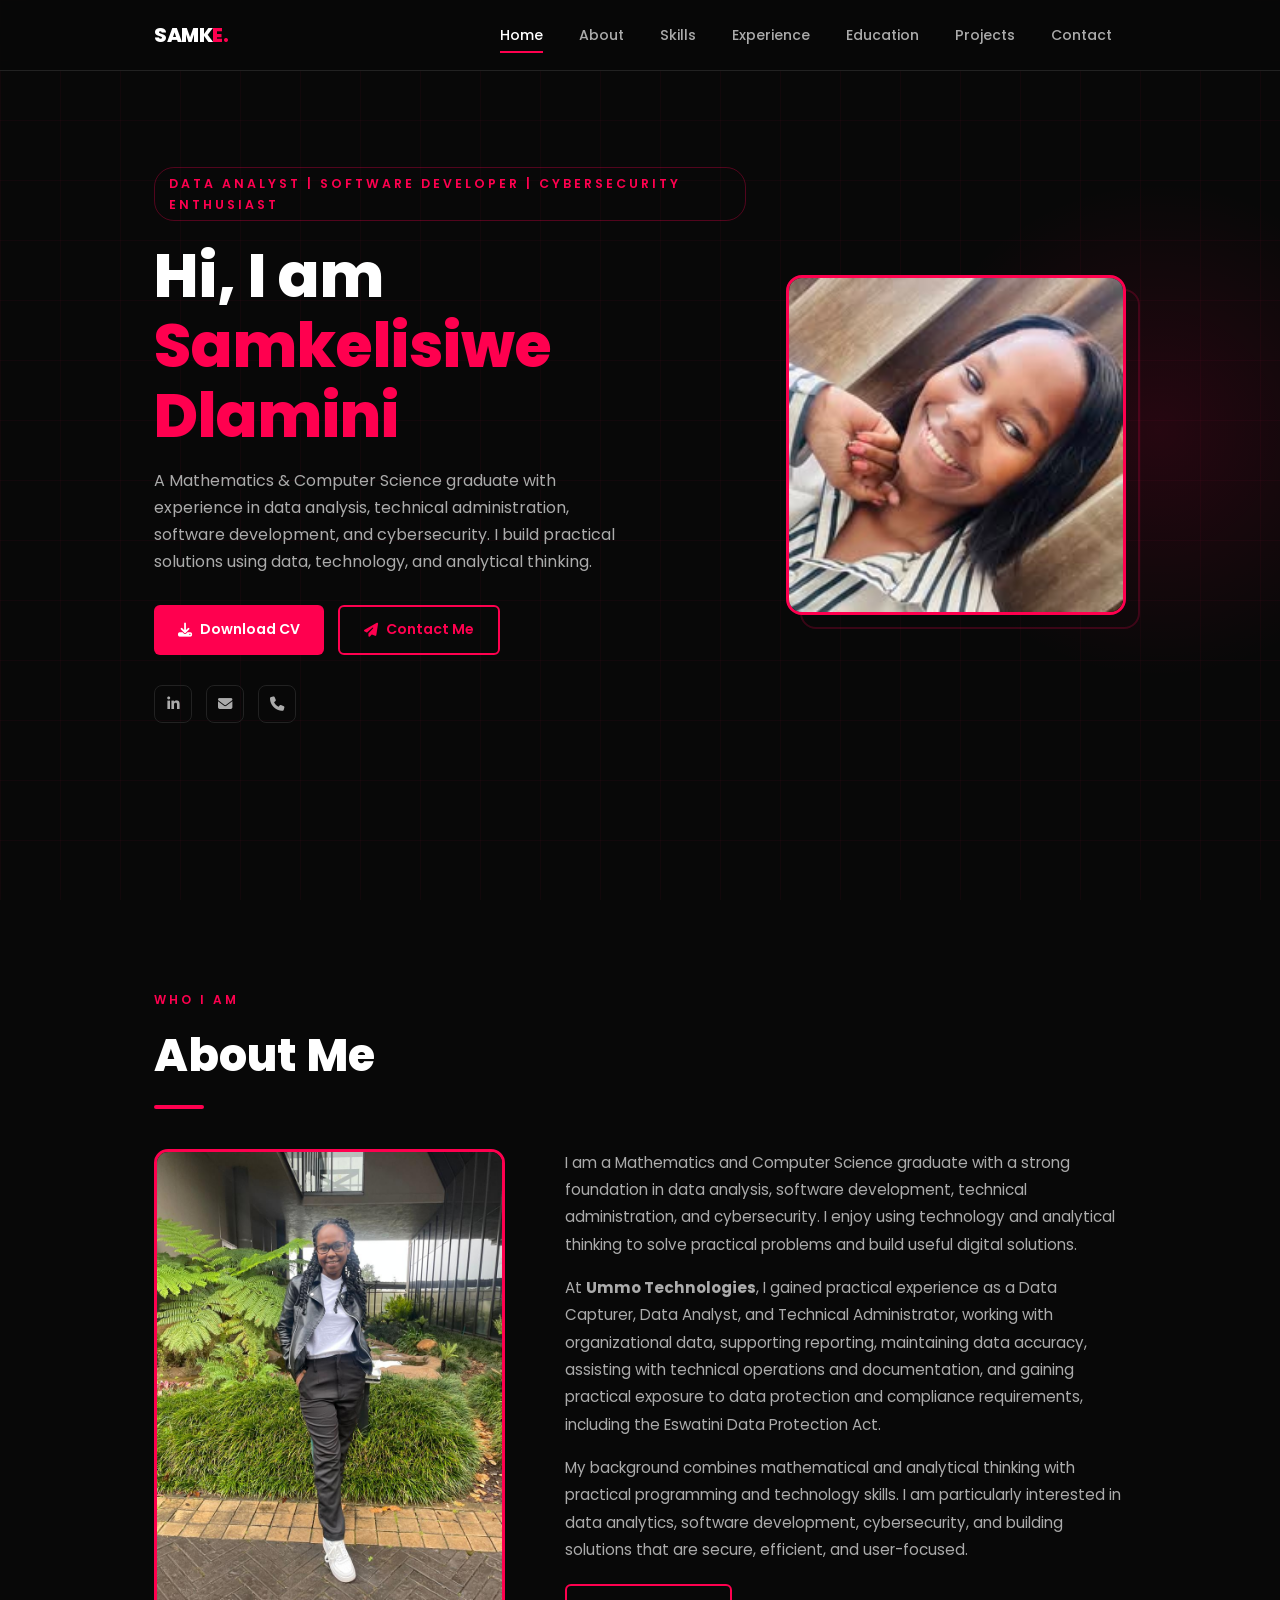
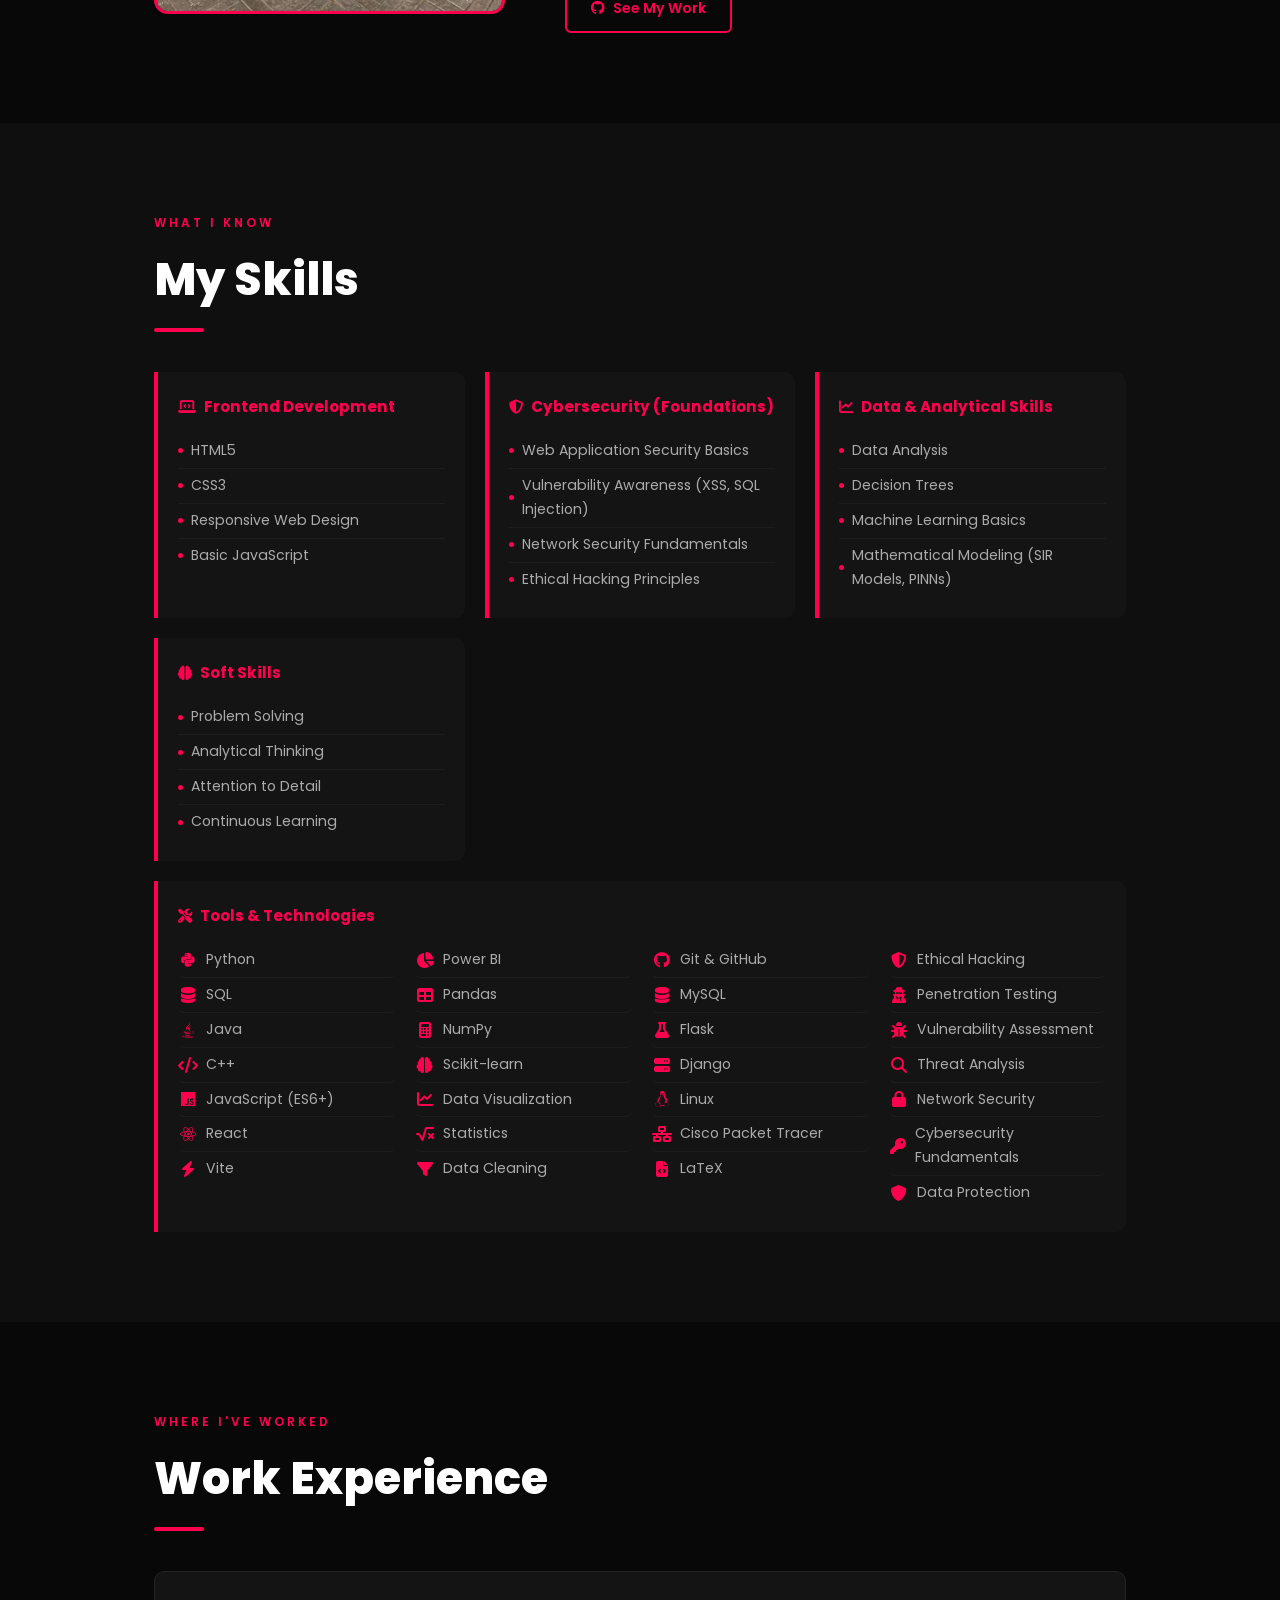
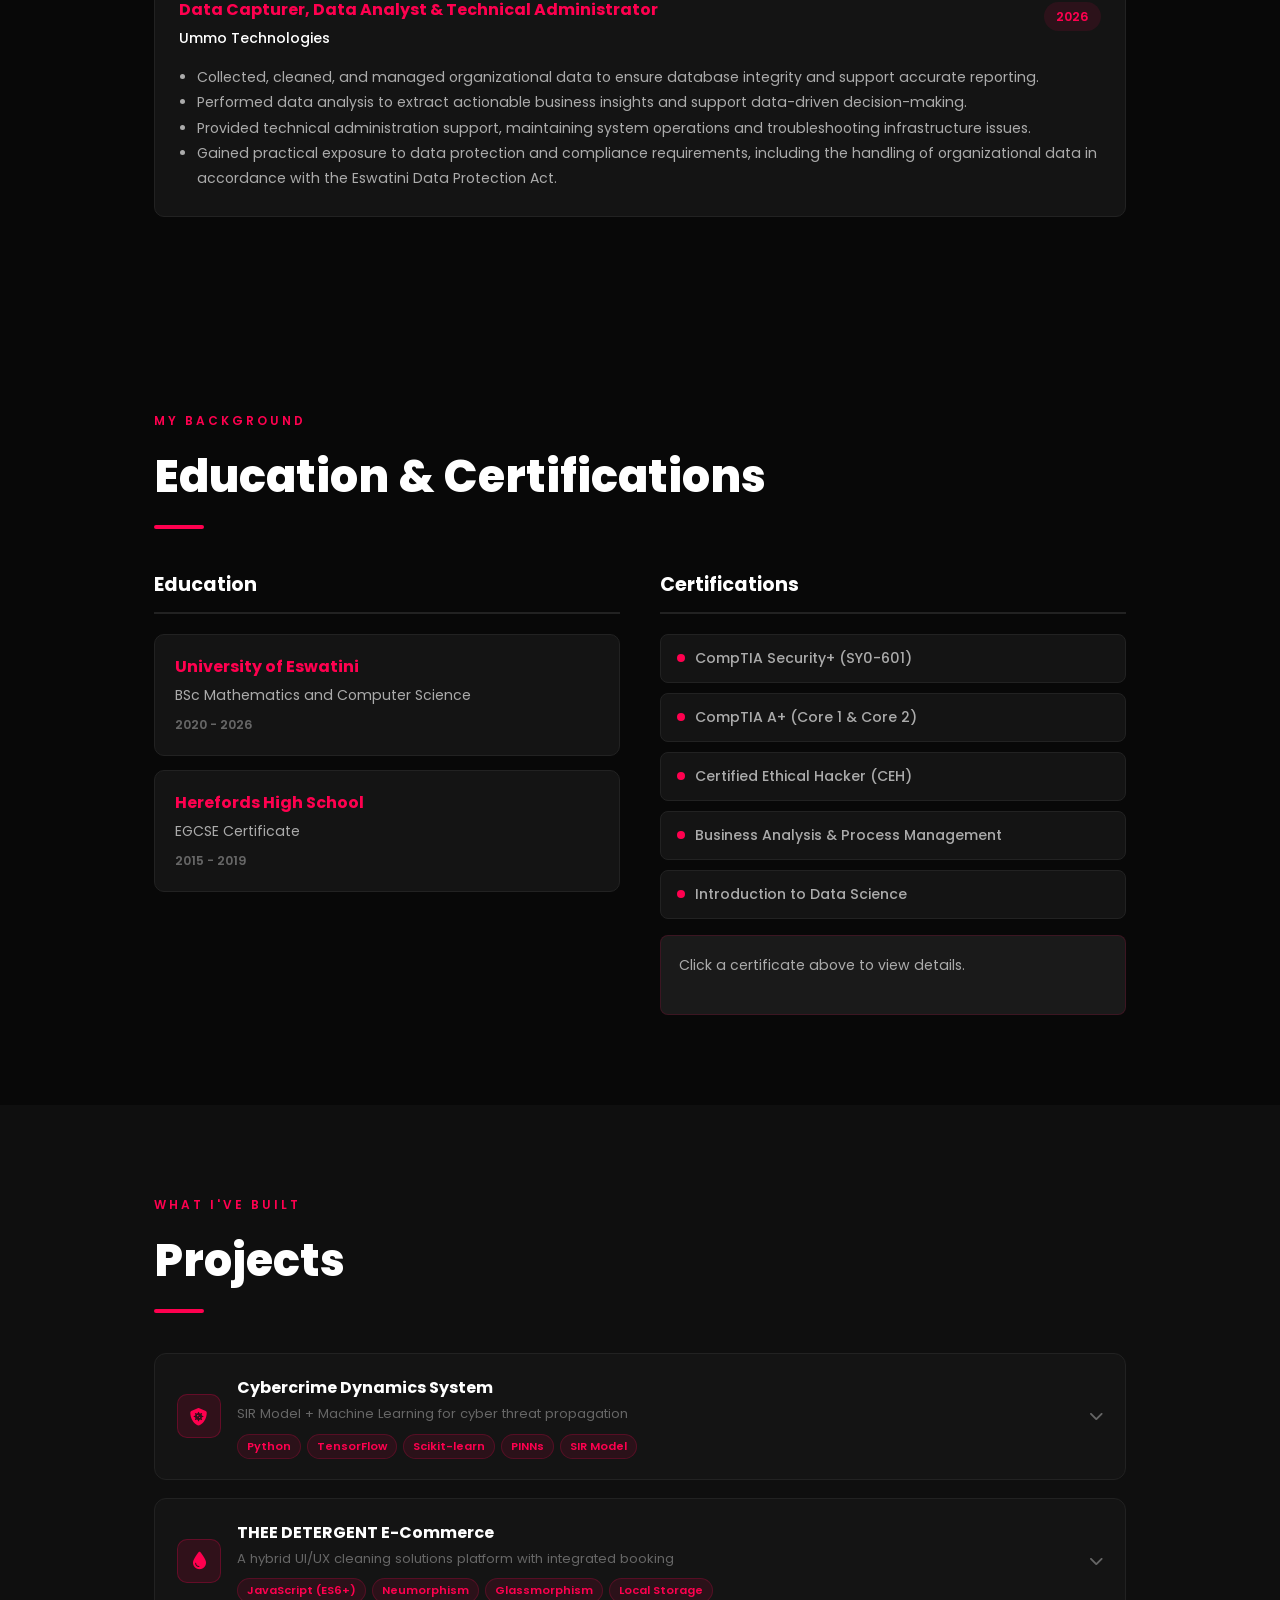
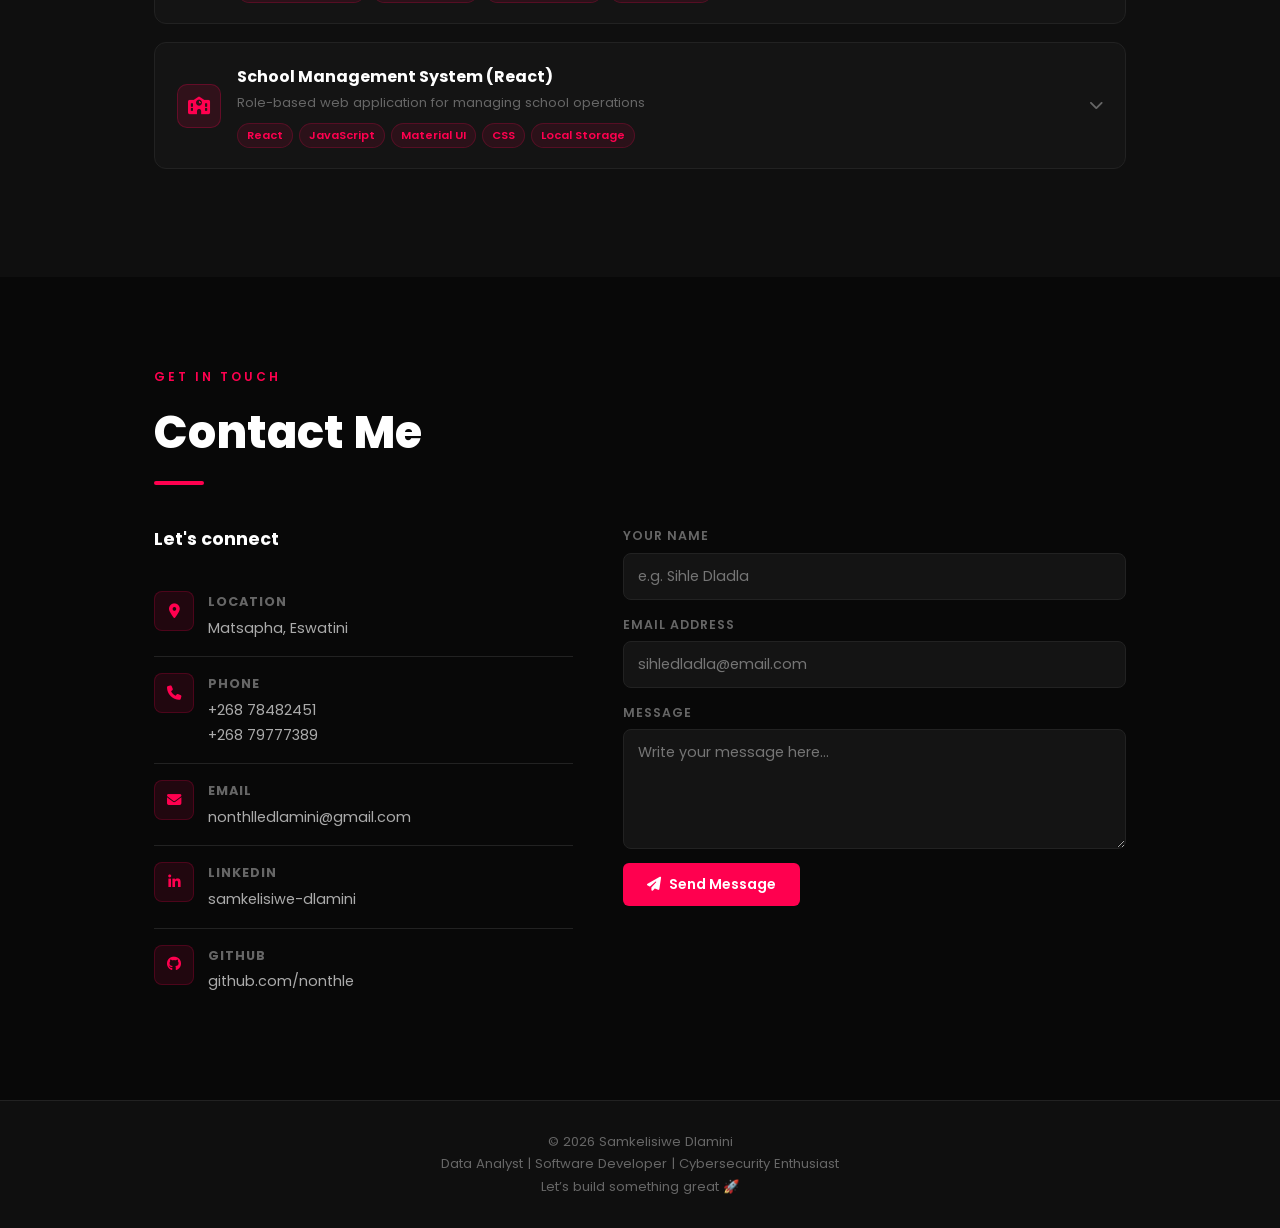
==== commit 7c48983c: "Update print statement from 'Hello' to 'Goodbye'" ====
--- a/index.html
+++ b/index.html
@@ -3,7 +3,7 @@
 <head>
 <meta charset="UTF-8">
 <meta name="viewport" content="width=device-width, initial-scale=1.0">
-<title>Samkelisiwe Dlamini | Portfolio</title>
+<title>Samkelisiwe Dlamini | Data Analyst | Software Developer</title>
 <link href="https://fonts.googleapis.com/css2?family=Poppins:wght@300;400;500;600;700;800;900&display=swap" rel="stylesheet">
 <link rel="stylesheet" href="https://cdnjs.cloudflare.com/ajax/libs/font-awesome/6.5.0/css/all.min.css">
 <style>
@@ -957,7 +957,7 @@
 <header id="mainHeader">
   <div class="container">
     <nav>
-      <div class="logo-text">SAMKE<span>.</span></div>
+      <div class="logo-text">SAMK<span>E.</span></div>
 
       <div class="nav-links" id="navLinks">
         <ul>
@@ -1052,14 +1052,13 @@
     cybersecurity. I enjoy using technology and analytical thinking to solve
     practical problems and build useful digital solutions.
 </p>
-
 <p>
     At <strong>Ummo Technologies</strong>, I gained practical experience as a
     Data Capturer, Data Analyst, and Technical Administrator, working with
-    organizational data, supporting reporting, maintaining data accuracy, and
-    assisting with technical operations and documentation.
-   Gained practical exposure to data protection and compliance requirements,
-  including handling organizational data in line with the Eswatini Data Protection Act.
+    organizational data, supporting reporting, maintaining data accuracy,
+    assisting with technical operations and documentation, and gaining practical
+    exposure to data protection and compliance requirements, including the
+    Eswatini Data Protection Act.
 </p>
 
 <p>
@@ -1074,7 +1073,7 @@
         
         <div class="btn-row">
   
-  <a href="https://github.com/samkelisiwedlamini" target="_blank" rel="noopener noreferrer" class="btn btn-outline">
+  <a href="https://github.com/nonthle" target="_blank" rel="noopener noreferrer" class="btn btn-outline">
     <i class="fa-brands fa-github"></i> See My Work
   </a>
 </div>
@@ -1209,8 +1208,8 @@
             <p style="color: var(--text); font-weight: 500;">Ummo Technologies</p>
           </div>
           <span style="background: rgba(255,0,79,0.1); color: var(--red); padding: 4px 12px; border-radius: 20px; font-size: 0.78rem;">
-            Present
-          </span>
+    2026
+</span>
         </div>
         
         <ul style="margin-top: 14px; padding-left: 18px; color: var(--muted); font-size: 0.88rem; line-height: 1.8;">
@@ -1219,7 +1218,8 @@
           <li>Provided technical administration support, maintaining system operations and troubleshooting infrastructure issues.</li>
           <li>
   Gained practical exposure to data protection and compliance requirements,
-  including handling organizational data in line with the Eswatini Data Protection Act.
+  including the handling of organizational data in accordance with the
+  Eswatini Data Protection Act.
 </li>
         </ul>
       </div>
@@ -1243,7 +1243,7 @@
         <div class="box">
           <h3>University of Eswatini</h3>
           <p>BSc Mathematics and Computer Science</p>
-          <span>2020 - 2025</span>
+          <span>2020 - 2026</span>
         </div>
         <div class="box">
           <h3>Herefords High School</h3>
@@ -1278,58 +1278,183 @@
       <div class="section-divider"></div>
     </div>
 
-    <!-- Project 1 -->
-    <div class="project-card reveal" id="card-cybercrime">
-      <div class="project-header" onclick="toggleProject('cybercrime')">
-        <div class="project-header-left">
-          <div class="project-icon"><i class="fa-solid fa-shield-virus"></i></div>
-          <div>
-            <h3>Cybercrime Dynamics System</h3>
-            <p>SIR Model + Machine Learning for cyber threat propagation</p>
-            <div class="project-tags">
-              <span class="tag">Python</span>
-              <span class="tag">TensorFlow</span>
-              <span class="tag">Scikit-learn</span>
-              <span class="tag">PINNs</span>
-              <span class="tag">SIR Model</span>
-            </div>
-          </div>
+    <!-- Project 1 — Cybercrime Dynamics System -->
+<div class="project-card reveal" id="card-cybercrime">
+
+  <div class="project-header" onclick="toggleProject('cybercrime')">
+
+    <div class="project-header-left">
+
+      <div class="project-icon">
+        <i class="fa-solid fa-shield-virus"></i>
+      </div>
+
+      <div>
+        <h3>Cybercrime Dynamics System</h3>
+        <p>SIR Model + Machine Learning for cyber threat propagation</p>
+
+        <div class="project-tags">
+          <span class="tag">Python</span>
+          <span class="tag">TensorFlow</span>
+          <span class="tag">Scikit-learn</span>
+          <span class="tag">PINNs</span>
+          <span class="tag">SIR Model</span>
         </div>
-        <i class="fa-solid fa-chevron-down project-chevron"></i>
-      </div>
-      <div class="project-body" id="body-cybercrime">
-        <h4>Problem</h4>
-        <p>Cybercrime incidents are rapidly increasing across digital networks, and traditional security systems struggle to model how attacks spread and evolve over time. Most systems are reactive rather than predictive, making it difficult to understand how vulnerabilities propagate within a network.</p>
-        <h4>Approach</h4>
-        <p>This project applies the SIR (Susceptible–Infected–Recovered) epidemiological model to simulate the spread of cyber threats within a network environment. Users in a system are categorized into three states: <strong style="color:#fff;">Susceptible (S)</strong>, <strong style="color:#fff;">Infected (I)</strong>, and <strong style="color:#fff;">Recovered (R)</strong>.</p>
-        <p style="margin-top:10px;">The model is extended using machine learning: a Decision Tree classifier identifies risk patterns, Physics-Informed Neural Networks (PINNs) model dynamic system behavior, and PCA is applied for dimensionality reduction.</p>
-        <h4>Result</h4>
-        <p>The hybrid model improved prediction accuracy by approximately 30%, demonstrating the effectiveness of combining mathematical epidemiological models with data-driven machine learning for cybersecurity analysis.</p>
-        <h4>Models Used</h4>
-        <ul>
-          <li>SIR Model</li>
-          <li>Physics-Informed Neural Networks (PINNs)</li>
-          <li>Decision Tree</li>
-          <li>PCA</li>
-        </ul>
-        <h4>Output Images</h4>
-        <img src="images/sir.PNG" alt="SIR Model Output">
-        <img src="images/MATHEMATICALMODEL.png" alt="Mathematical Model">
-        <img src="images/PINNspsi0.png" alt="PINNs psi 0">
-        <img src="images/pinnspsi1.png" alt="PINNs psi 1">
-        <img src="images/Cybercrime Decision Tree.png" alt="Decision Tree">
-        <img src="images/PCA.png" alt="PCA Output">
-      </div>
+      </div>
+
     </div>
 
-   
-    <div class="project-card reveal" id="card-detergent">
+    <i class="fa-solid fa-chevron-down project-chevron"></i>
+
+  </div>
+
+
+  <div class="project-body" id="body-cybercrime">
+
+    <h4>Problem</h4>
+
+    <p>
+      Cybercrime incidents are rapidly increasing across digital networks,
+      and traditional security systems struggle to model how attacks spread
+      and evolve over time. Most systems are reactive rather than predictive,
+      making it difficult to understand how vulnerabilities propagate within
+      a network.
+    </p>
+
+
+    <h4>Approach</h4>
+
+    <p>
+      This project applies the SIR (Susceptible–Infected–Recovered)
+      epidemiological model to simulate the spread of cyber threats within
+      a network environment. Users in a system are categorized into three
+      states: <strong style="color:#fff;">Susceptible (S)</strong>,
+      <strong style="color:#fff;">Infected (I)</strong>, and
+      <strong style="color:#fff;">Recovered (R)</strong>.
+    </p>
+
+    <p style="margin-top:10px;">
+      The model is extended using machine learning: a Decision Tree
+      classifier identifies risk patterns, Physics-Informed Neural Networks
+      (PINNs) model dynamic system behavior, and PCA is applied for
+      dimensionality reduction.
+    </p>
+
+
+    <h4>Result</h4>
+
+    <p>
+      The hybrid approach demonstrated how mathematical epidemiological
+      models can be combined with data-driven machine learning to analyse
+      cyber threat propagation, identify risk patterns, and support
+      predictive cybersecurity analysis.
+    </p>
+
+
+    <h4>Models Used</h4>
+
+    <ul>
+      <li>SIR Model</li>
+      <li>Physics-Informed Neural Networks (PINNs)</li>
+      <li>Decision Tree</li>
+      <li>PCA</li>
+    </ul>
+
+
+    <h4>Output Images</h4>
+
+    <div class="grid grid-cols-1 md:grid-cols-2 gap-4">
+
+      <div class="border rounded-lg overflow-hidden shadow">
+        <img src="images/sir.PNG"
+             alt="Cybercrime Dynamics SIR Model Output"
+             class="w-full h-auto">
+
+        <p class="p-2 text-sm text-center bg-gray-50">
+          SIR Model Simulation
+        </p>
+      </div>
+
+
+      <div class="border rounded-lg overflow-hidden shadow">
+        <img src="images/MATHEMATICALMODEL.png"
+             alt="Cybercrime Mathematical Model"
+             class="w-full h-auto">
+
+        <p class="p-2 text-sm text-center bg-gray-50">
+          Mathematical Model
+        </p>
+      </div>
+
+
+      <div class="border rounded-lg overflow-hidden shadow">
+        <img src="images/PINNspsi0.png"
+             alt="Physics-Informed Neural Network Psi 0"
+             class="w-full h-auto">
+
+        <p class="p-2 text-sm text-center bg-gray-50">
+          PINNs - Psi 0
+        </p>
+      </div>
+
+
+      <div class="border rounded-lg overflow-hidden shadow">
+        <img src="images/pinnspsi1.png"
+             alt="Physics-Informed Neural Network Psi 1"
+             class="w-full h-auto">
+
+        <p class="p-2 text-sm text-center bg-gray-50">
+          PINNs - Psi 1
+        </p>
+      </div>
+
+
+      <div class="border rounded-lg overflow-hidden shadow">
+        <img src="images/Cybercrime Decision Tree.png"
+             alt="Cybercrime Decision Tree Classification"
+             class="w-full h-auto">
+
+        <p class="p-2 text-sm text-center bg-gray-50">
+          Decision Tree Classification
+        </p>
+      </div>
+
+
+      <div class="border rounded-lg overflow-hidden shadow">
+        <img src="images/PCA.png"
+             alt="Cybercrime PCA Output"
+             class="w-full h-auto">
+
+        <p class="p-2 text-sm text-center bg-gray-50">
+          PCA Dimensionality Reduction
+        </p>
+      </div>
+
+    </div>
+
+  </div>
+
+</div>
+
+
+
+<!-- Project 2 — THEE DETERGENT E-Commerce -->
+<div class="project-card reveal" id="card-detergent">
+
   <div class="project-header" onclick="toggleProject('detergent')">
+
     <div class="project-header-left">
-      <div class="project-icon"><i class="fa-solid fa-droplet"></i></div>
+
+      <div class="project-icon">
+        <i class="fa-solid fa-droplet"></i>
+      </div>
+
       <div>
         <h3>THEE DETERGENT E-Commerce</h3>
-        <p>A hybrid UI/UX cleaning solutions platform with integrated booking</p>
+        <p>
+          A hybrid UI/UX cleaning solutions platform with integrated booking
+        </p>
+
         <div class="project-tags">
           <span class="tag">JavaScript (ES6+)</span>
           <span class="tag">Neumorphism</span>
@@ -1337,61 +1462,123 @@
           <span class="tag">Local Storage</span>
         </div>
       </div>
+
     </div>
+
     <i class="fa-solid fa-chevron-down project-chevron"></i>
+
   </div>
-  
+
+
   <div class="project-body" id="body-detergent">
+
     <h4>Problem</h4>
-    <p>Creating a modern web application that balances commercial product sales with service-based scheduling, while maintaining a high-end visual aesthetic and managing user state without a backend database.</p>
-    
+
+    <p>
+      Creating a modern web application that balances commercial product
+      sales with service-based scheduling, while maintaining a high-end
+      visual aesthetic and managing user state without a backend database.
+    </p>
+
+
     <h4>Approach</h4>
-    <p>I implemented a <strong>Zero-Footprint Personalization</strong> strategy using Vanilla JS and Local Storage to handle authentication and session states. The UI was designed using a hybrid approach: Neumorphism for high-tactile elements (login) and Glassmorphism for contextual overlays (modals and signup cards).</p>
-    
+
+    <p>
+      I implemented a <strong>Zero-Footprint Personalization</strong>
+      strategy using Vanilla JS and Local Storage to handle authentication
+      and session states. The UI was designed using a hybrid approach:
+      Neumorphism for high-tactile elements such as login interfaces and
+      Glassmorphism for contextual overlays such as modals and signup cards.
+    </p>
+
+
     <h4>Result</h4>
-    <p>A fully interactive web application featuring a dynamic star-rating system, a functional shopping cart logic, and a multi-step service booking modal. The site provides a seamless "logged-in" experience by persisting user data locally.</p>
-    
+
+    <p>
+      A fully interactive web application featuring a dynamic star-rating
+      system, functional shopping cart logic, and a multi-step service
+      booking modal. The site provides a seamless logged-in experience by
+      persisting user data locally.
+    </p>
+
+
     <h4>Concepts</h4>
+
     <ul>
       <li>State Persistence (Local Storage API)</li>
-      <li>Advanced CSS (Glassmorphism & Neumorphism)</li>
+      <li>Advanced CSS (Glassmorphism &amp; Neumorphism)</li>
       <li>Reusable Modal Architecture</li>
-      <li>Form Validation & Event Delegation</li>
+      <li>Form Validation &amp; Event Delegation</li>
     </ul>
-    
+
+
     <h4>Output Images</h4>
-    <img src="images/Cleaning services1.PNG" alt="Hero Section and Glass UI">
-    <img src="images/cleaning services2.PNG" alt="Product Rating & Booking Modal">
+
+    <div class="grid grid-cols-1 md:grid-cols-2 gap-4">
+
+      <div class="border rounded-lg overflow-hidden shadow">
+        <img src="images/Cleaning services1.PNG"
+             alt="THEE DETERGENT Hero Section and Glass UI"
+             class="w-full h-auto">
+
+        <p class="p-2 text-sm text-center bg-gray-50">
+          Hero Section and Glass UI
+        </p>
+      </div>
+
+
+      <div class="border rounded-lg overflow-hidden shadow">
+        <img src="images/cleaning services2.PNG"
+             alt="THEE DETERGENT Product Rating and Booking Modal"
+             class="w-full h-auto">
+
+        <p class="p-2 text-sm text-center bg-gray-50">
+          Product Rating &amp; Booking Modal
+        </p>
+      </div>
+
+    </div>
+
+
+    <!-- PROJECT LINKS -->
+    <div class="project-links" style="margin-top:20px;">
+
+      <a href="https://nonthle.github.io/thee-detergent-e-commerce/"
+         target="_blank"
+         rel="noopener noreferrer"
+         class="btn btn-primary">
+
+        <i class="fa-solid fa-arrow-up-right-from-square"></i>
+
+        View Project
+
+      </a>
+
+    </div>
+
   </div>
-   
-
-  <!-- PROJECT LINKS -->
-  <div class="project-links">
-    
-    <a href="https://nonthle.github.io/thee-detergent-e-commerce/" 
-       target="_blank" 
-       class="btn">
-       View Project
-    </a>
-
-    
-
-  </div>
-
- 
+
 </div>
- 
-<!-- Project 4 — React School Management System -->
+
+
+
+<!-- Project 3 — React School Management System -->
 <div class="project-card reveal" id="card-school-react">
+
   <div class="project-header" onclick="toggleProject('school-react')">
+
     <div class="project-header-left">
+
       <div class="project-icon">
         <i class="fa-solid fa-school"></i>
       </div>
 
       <div>
         <h3>School Management System (React)</h3>
-        <p>Role-based web application for managing school operations</p>
+
+        <p>
+          Role-based web application for managing school operations
+        </p>
 
         <div class="project-tags">
           <span class="tag">React</span>
@@ -1401,46 +1588,70 @@
           <span class="tag">Local Storage</span>
         </div>
       </div>
+
     </div>
 
     <i class="fa-solid fa-chevron-down project-chevron"></i>
+
   </div>
 
+
   <div class="project-body" id="body-school-react">
 
     <h4>Problem</h4>
+
     <p>
-      School administration involves managing students, staff, attendance, academic
-      activities, meetings, fees, and other daily operations. These processes can
-      become difficult to manage when information is scattered across different
-      systems or handled manually.
+      School administration involves managing students, staff, attendance,
+      academic activities, meetings, fees, and other daily operations.
+      These processes can become difficult to manage when information is
+      scattered across different systems or handled manually.
     </p>
 
+
     <h4>Approach</h4>
+
     <p>
-      I developed a role-based school management web application using React and
-      JavaScript. The system provides different dashboards and workflows based on
-      user roles, allowing school staff to manage information through a centralized
-      interface.
+      I developed a role-based school management web application using React
+      and JavaScript. The system provides different dashboards and workflows
+      based on user roles, allowing school staff to manage information
+      through a centralized interface.
     </p>
 
+
     <h4>Features</h4>
+
     <ul>
-      <li>Role-based dashboards for Head Teacher, Teachers, Secretary, Students, and Support Staff</li>
+      <li>
+        Role-based dashboards for Head Teacher, Teachers, Secretary,
+        Students, and Support Staff
+      </li>
+
       <li>Student registration and student record management</li>
+
       <li>Staff management and staff profiles</li>
+
       <li>Assembly and subject attendance management</li>
+
       <li>Teacher subject and class management</li>
+
       <li>Timetable management</li>
+
       <li>Academic assessment and marks management</li>
+
       <li>School fees and payment records</li>
+
       <li>Meetings and notifications</li>
+
       <li>Staff and school document management</li>
+
       <li>Password change functionality</li>
+
       <li>Responsive dashboard interface</li>
     </ul>
 
+
     <h4>Technologies</h4>
+
     <ul>
       <li>React</li>
       <li>JavaScript (ES6+)</li>
@@ -1452,14 +1663,17 @@
       <li>Vercel</li>
     </ul>
 
+
     <h4>Result</h4>
+
     <p>
       A functional school management platform with separate workflows for
-      different school roles. The application demonstrates practical experience
-      in React component development, state management, responsive UI design,
-      role-based workflows, and deploying a modern web application.
+      different school roles. The application demonstrates practical
+      experience in React component development, state management,
+      responsive UI design, role-based workflows, and deploying a modern
+      web application.
     </p>
-    
+
 
     <!-- PROJECT LINKS -->
     <div class="project-links" style="margin-top:20px;">
@@ -1468,47 +1682,77 @@
          target="_blank"
          rel="noopener noreferrer"
          class="btn btn-primary">
+
         <i class="fa-solid fa-arrow-up-right-from-square"></i>
-        Live Demo
+
+        View Project
+
       </a>
 
     </div>
 
-    <h4 class="text-xl font-bold mb-4">Output Images</h4>
-<div class="grid grid-cols-1 md:grid-cols-2 gap-4">
-  
-  <div class="border rounded-lg overflow-hidden shadow">
-    <img src="images/SMS1.png" 
-         alt="Herefords High - Grading Configuration Module" 
-         class="w-full h-auto">
-    <p class="p-2 text-sm text-center bg-gray-50">Grading Configuration - EGCSE A* to F System</p>
+
+    <h4>Output Images</h4>
+
+    <div class="grid grid-cols-1 md:grid-cols-2 gap-4">
+
+      <div class="border rounded-lg overflow-hidden shadow">
+
+        <img src="images/SMS1.png"
+             alt="Herefords High Grading Configuration Module"
+             class="w-full h-auto">
+
+        <p class="p-2 text-sm text-center bg-gray-50">
+          Grading Configuration - EGCSE A* to F System
+        </p>
+
+      </div>
+
+
+      <div class="border rounded-lg overflow-hidden shadow">
+
+        <img src="images/SMS2.png"
+             alt="Herefords High Teaching Documents Prep Module"
+             class="w-full h-auto">
+
+        <p class="p-2 text-sm text-center bg-gray-50">
+          Teaching Documents - Prep &amp; Lesson Plans
+        </p>
+
+      </div>
+
+
+      <div class="border rounded-lg overflow-hidden shadow">
+
+        <img src="images/SMS3.png"
+             alt="Herefords High Attendance Module"
+             class="w-full h-auto">
+
+        <p class="p-2 text-sm text-center bg-gray-50">
+          Attendance - Location-Based Attendance Within School Premises
+        </p>
+
+      </div>
+
+
+      <div class="border rounded-lg overflow-hidden shadow">
+
+        <img src="images/SMS5.png"
+             alt="Herefords High Teacher Subject Registration"
+             class="w-full h-auto">
+
+        <p class="p-2 text-sm text-center bg-gray-50">
+          Teacher Registration - Subjects Taught
+        </p>
+
+      </div>
+
+    </div>
+
   </div>
 
-  <div class="border rounded-lg overflow-hidden shadow">
-    <img src="images/SMS2.png" 
-         alt="Herefords High - Teaching Documents Prep Module" 
-         class="w-full h-auto">
-    <p class="p-2 text-sm text-center bg-gray-50">Teaching Documents - Prep & Lesson Plans</p>
-  </div>
-
-  <div class="border rounded-lg overflow-hidden shadow">
-    <img src="images/SMS3.png" 
-         alt="Herefords High - Dashboard Overview" 
-         class="w-full h-auto">
-    <p class="p-2 text-sm text-center bg-gray-50">Attendance- Marked through access to user location within school premises</p>
-  </div>
-
-  <div class="border rounded-lg overflow-hidden shadow">
-    <img src="images/SMS5.png" 
-         alt="Herefords High - Student Management" 
-         class="w-full h-auto">
-    <p class="p-2 text-sm text-center bg-gray-50">Teacher Registration the subjects they teach</p>
-  </div>
-
 </div>
-
-  </div>
-</div>
+    
 
 
 </section>
@@ -1532,7 +1776,7 @@
           <div class="contact-icon"><i class="fa-solid fa-location-dot"></i></div>
           <div class="contact-item-text">
             <strong>Location</strong>
-            <span>Eswatini</span>
+            <span>Matsapha, Eswatini</span>
           </div>
         </div>
         <div class="contact-item">
@@ -1557,6 +1801,13 @@
             <a href="https://www.linkedin.com/in/samkelisiwe-dlamini-56a19a334" target="_blank">samkelisiwe-dlamini</a>
           </div>
         </div>
+        <div class="contact-item">
+  <div class="contact-icon"><i class="fa-brands fa-github"></i></div>
+  <div class="contact-item-text">
+    <strong>GitHub</strong>
+    <a href="https://github.com/nonthle" target="_blank" rel="noopener noreferrer">github.com/nonthle</a>
+  </div>
+</div>
       </div>
 
       <!-- Form -->
@@ -1588,7 +1839,7 @@
 <!-- FOOTER -->
 <footer>
   <p>© 2026 Samkelisiwe Dlamini</p>
-  <p>Frontend Developer | Cybersecurity Enthusiast</p>
+  <p>Data Analyst | Software Developer | Cybersecurity Enthusiast</p>
   <p>Let’s build something great 🚀</p>
 </footer>
 
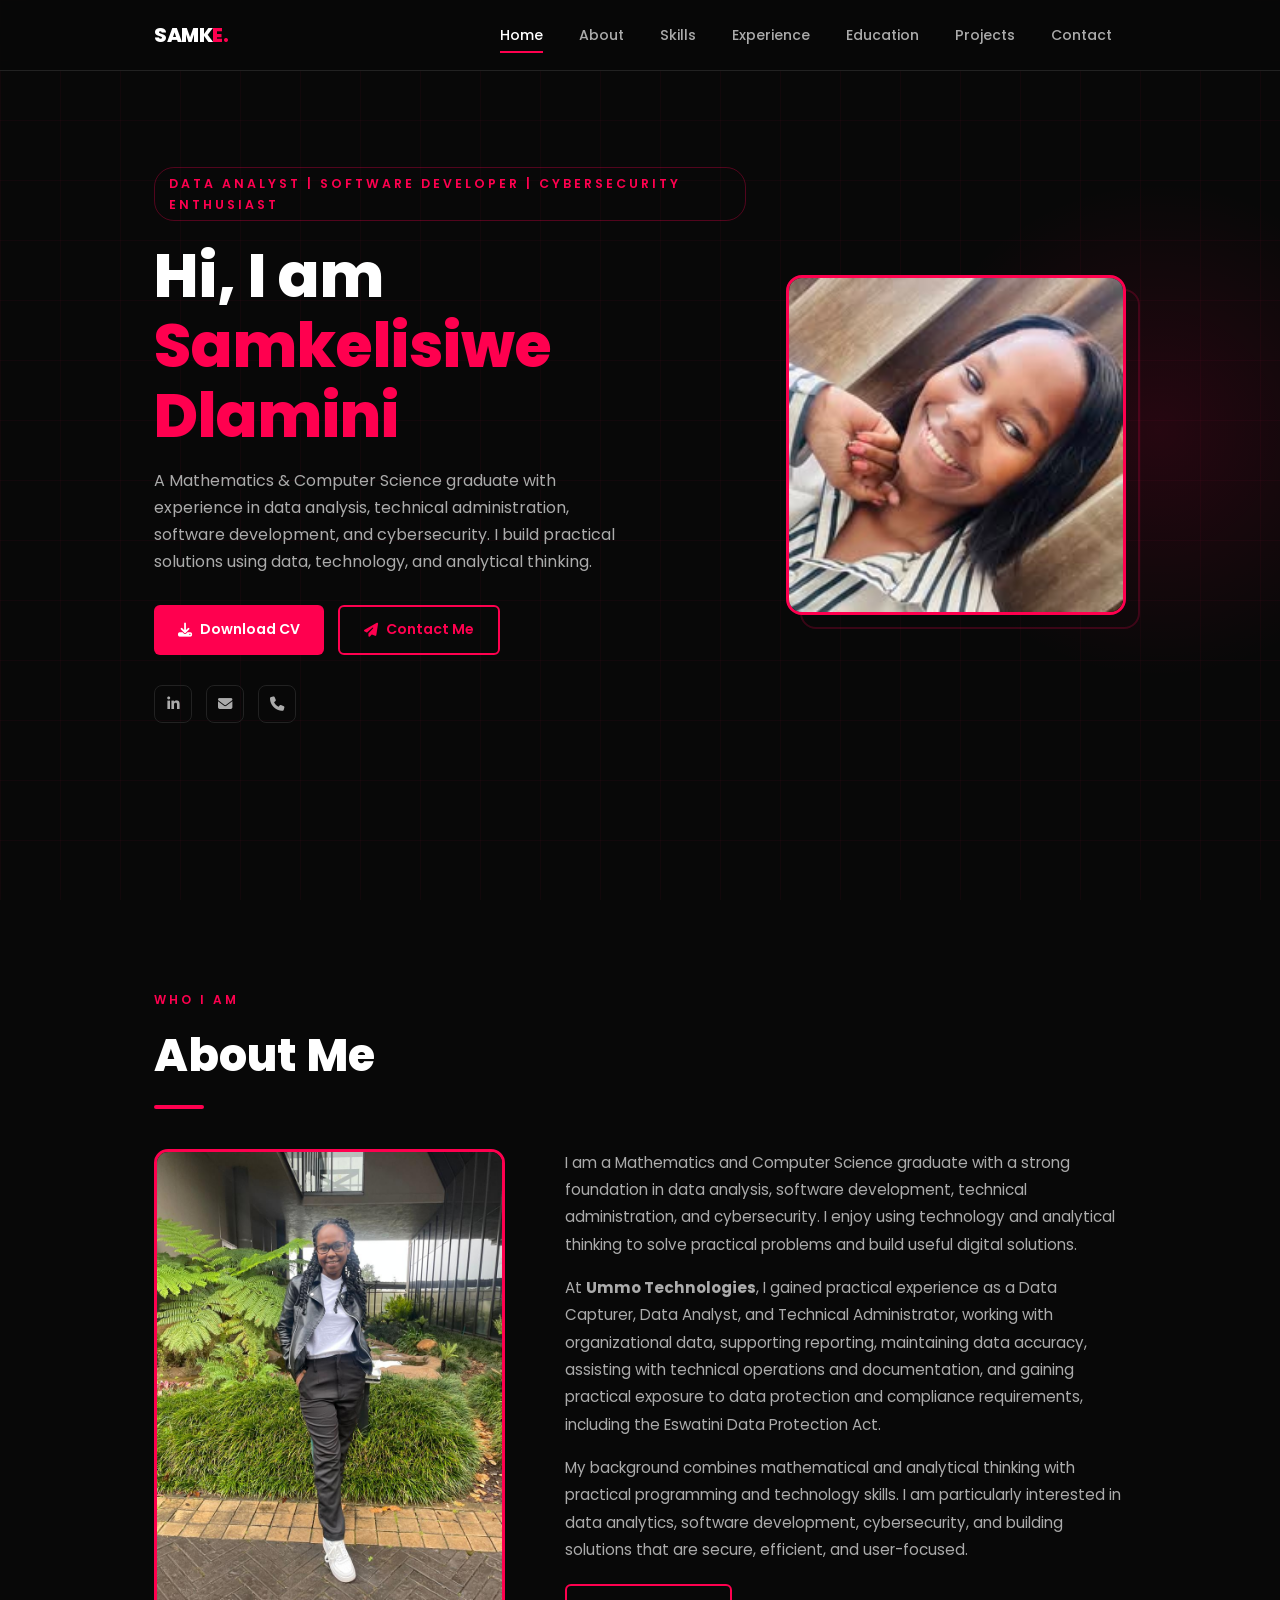
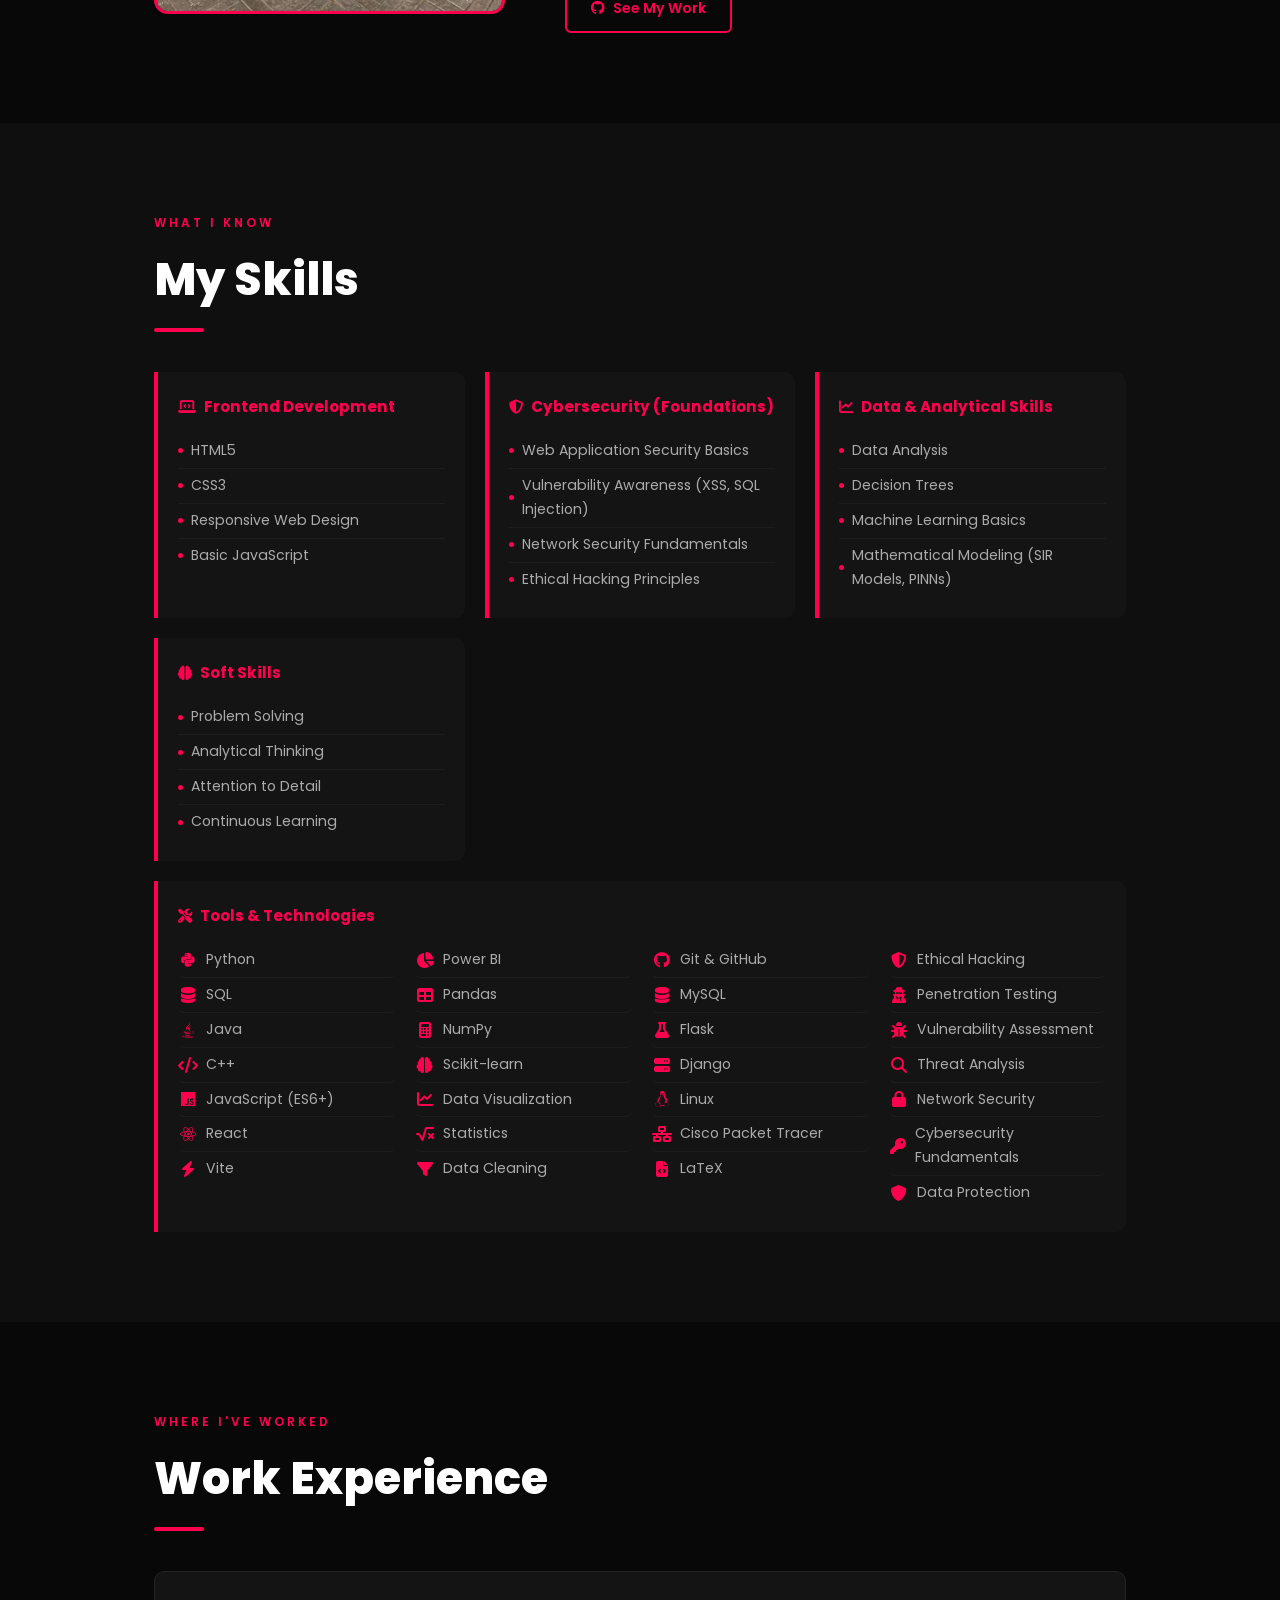
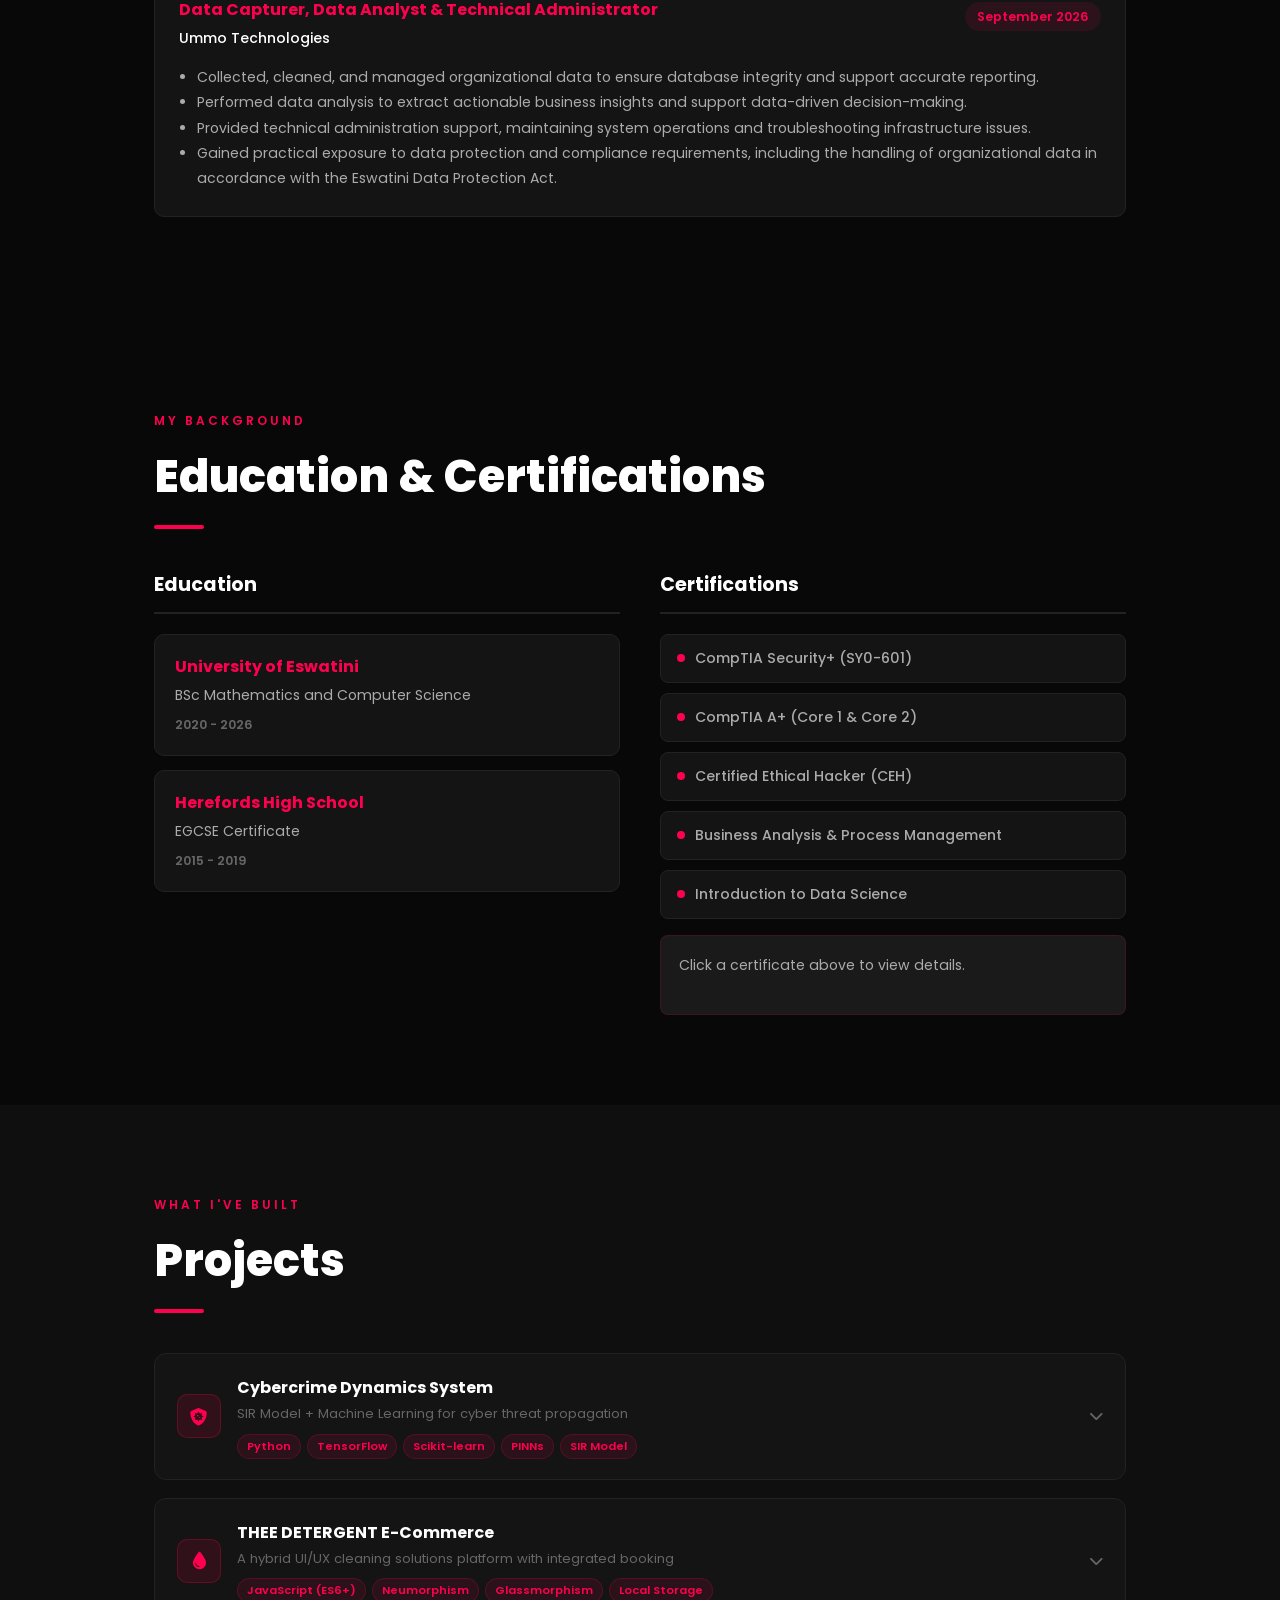
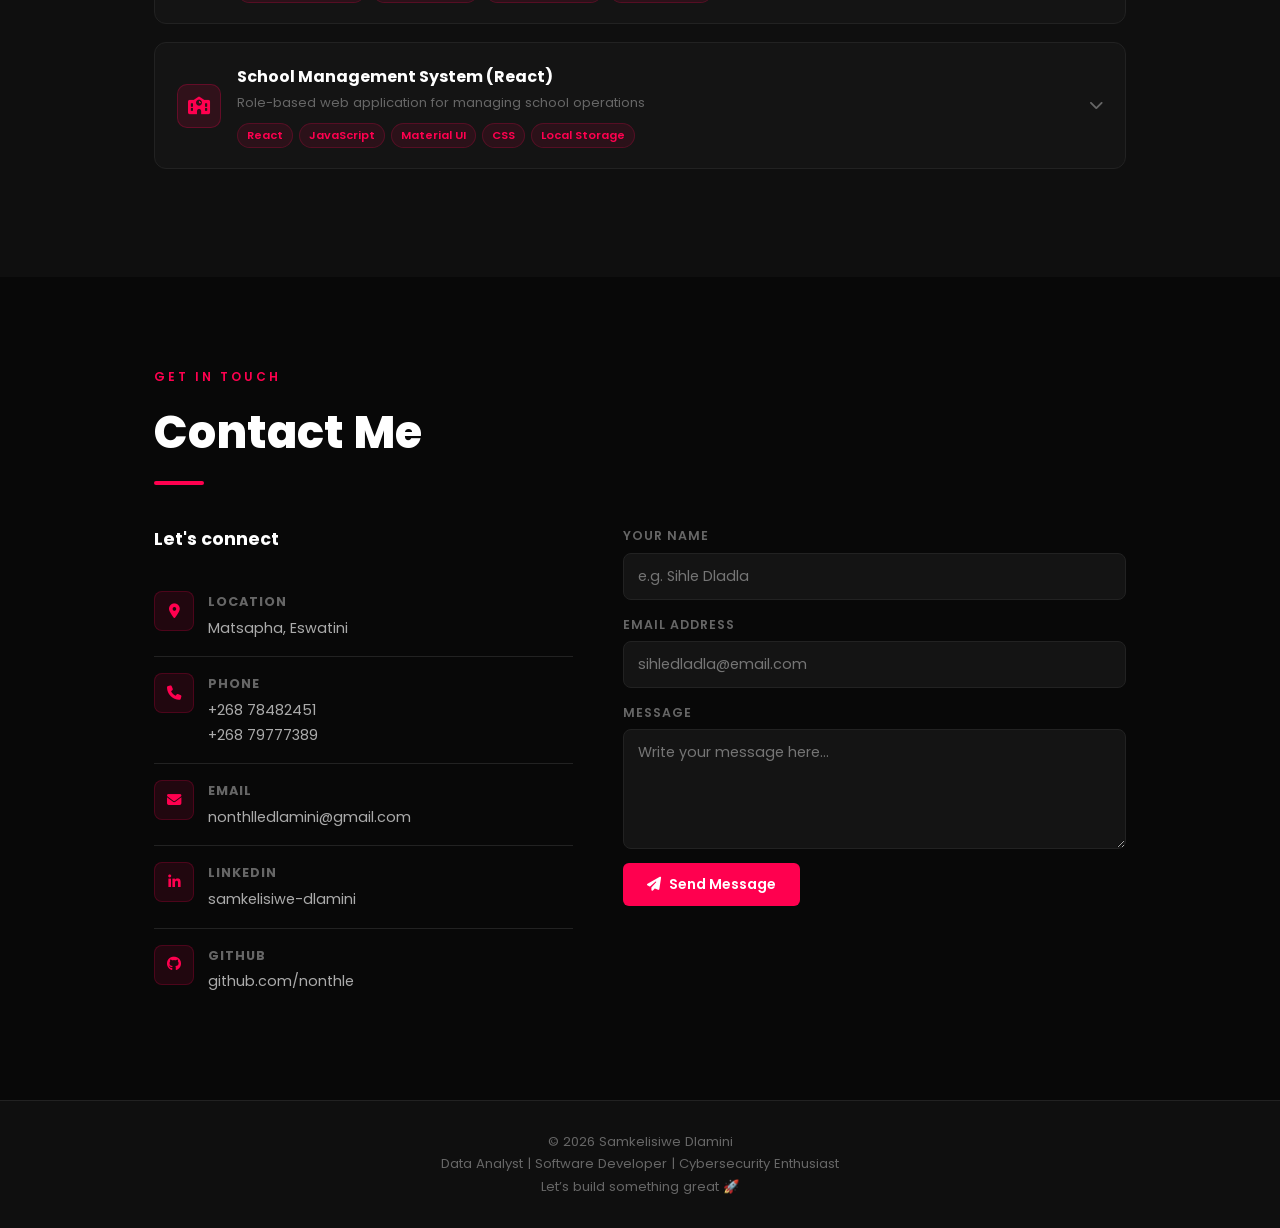
==== commit 3e78efac: "Update the word 'Hello' to 'Goodbye'" ====
--- a/index.html
+++ b/index.html
@@ -1208,7 +1208,7 @@
             <p style="color: var(--text); font-weight: 500;">Ummo Technologies</p>
           </div>
           <span style="background: rgba(255,0,79,0.1); color: var(--red); padding: 4px 12px; border-radius: 20px; font-size: 0.78rem;">
-    2026
+   September 2026
 </span>
         </div>
         
